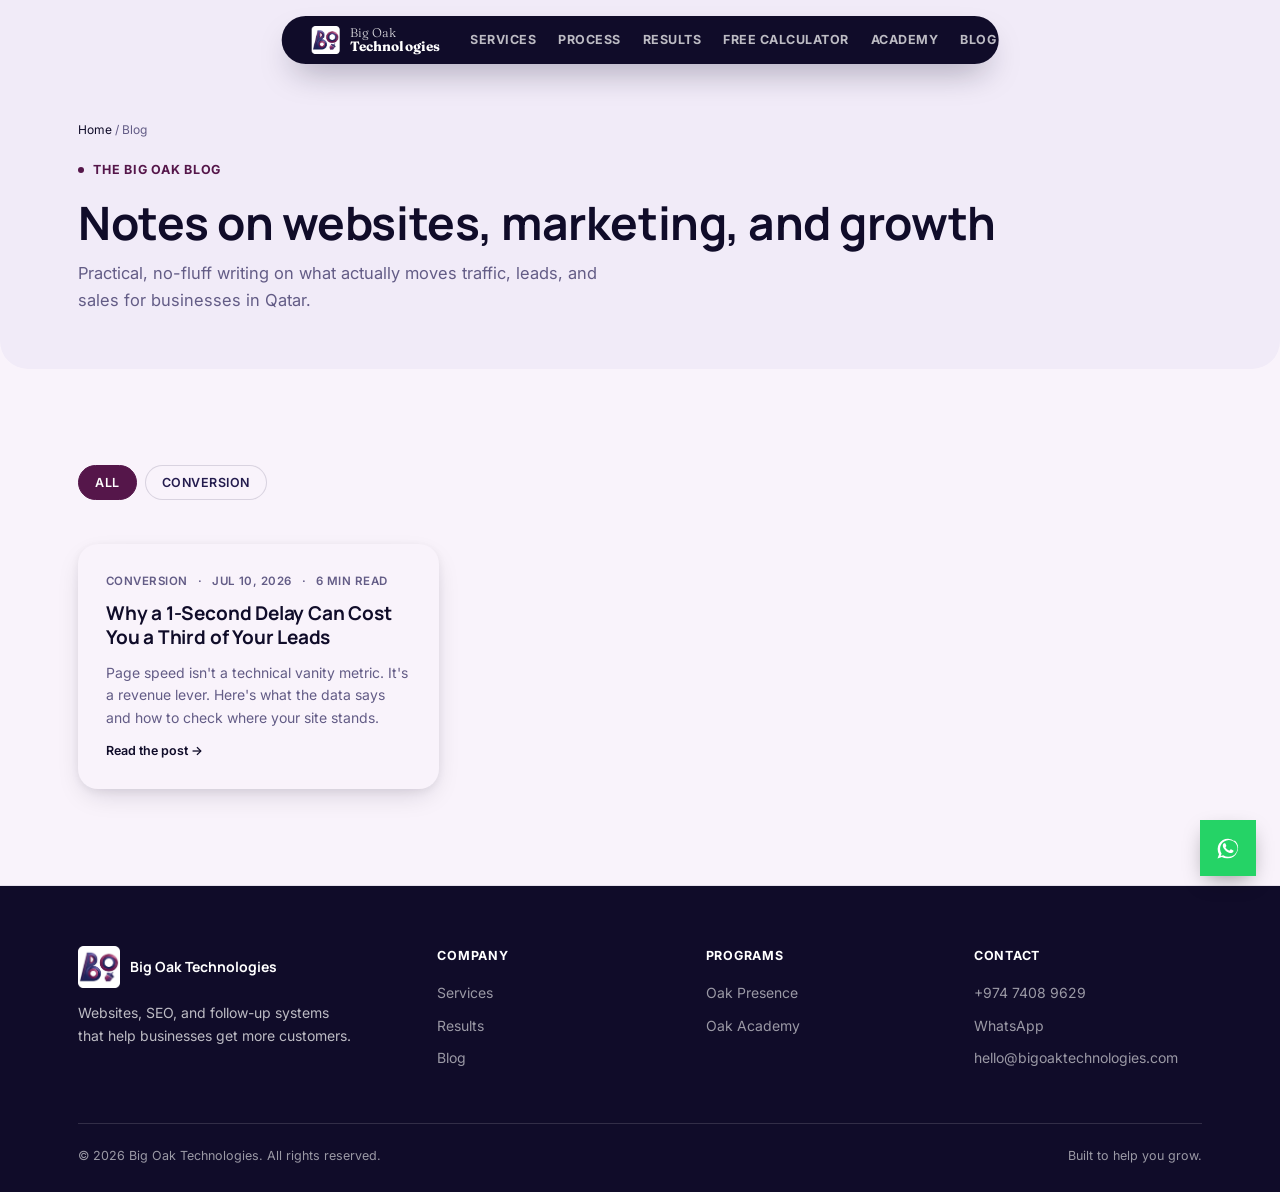
==== blog/index.html @ f56dc4c2 "first commit" ====
<!DOCTYPE html>
<html lang="en">
<head>
<meta charset="UTF-8">
<meta name="viewport" content="width=device-width, initial-scale=1.0">
<title>Blog | Big Oak Technologies</title>
<meta name="description" content="Practical guides on websites, SEO, and follow-up systems that help businesses get more customers.">
<link rel="icon" href="../assets/img/bigoaklogo.png">
<link rel="preconnect" href="https://fonts.googleapis.com">
<link href="https://fonts.googleapis.com/css2?family=Fraunces:wght@300;700&family=Manrope:wght@600;700;800&family=Inter:wght@400;500;600;700&family=JetBrains+Mono:wght@400;500;600&display=swap" rel="stylesheet">
<link rel="stylesheet" href="../assets/css/style.css">
</head>
<body>

<div class="floating-nav" id="floatingNav">
  <a href="../index.html" class="floating-nav-brand">
    <img src="../assets/img/bigoaklogo.png" alt="Big Oak Technologies logo">
    <span class="floating-nav-brand-text"><span class="fnb-thin">Big Oak</span><span class="fnb-bold">Technologies</span></span>
  </a>
  <div class="floating-nav-links">
    <a href="../index.html#services">Services</a>
    <a href="../index.html#process">Process</a>
    <a href="../index.html#results">Results</a>
    <a href="../calculator.html">Free Calculator</a>
    <a href="../academy.html">Academy</a>
    <a href="index.html">Blog</a>
  </div>
</div>



<section class="page-header">
  <div class="wrap">
    <div class="breadcrumb"><a href="../index.html">Home</a> / Blog</div>
    <span class="eyebrow on-ink">The Big Oak Blog</span>
    <h1>Notes on websites, marketing, and growth</h1>
    <p>Practical, no-fluff writing on what actually moves traffic, leads, and sales for businesses in Qatar.</p>
  </div>
</section>

<section>
  <div class="wrap">
    <div class="blog-filter" id="blogFilter"></div>
    <div class="blog-grid" id="blogGrid"></div>
    <div class="blog-empty" id="blogEmpty" style="display:none;">No posts in this category yet.</div>
  </div>
</section>

<footer class="rc-footer">
  <div class="wrap">
    <div class="footer-grid">
      <div>
        <div class="footer-brand"><img src="../assets/img/bigoaklogo.png" alt="Big Oak Technologies logo">Big Oak Technologies</div>
        <p style="font-size:14px; max-width:280px;">Websites, SEO, and follow-up systems that help businesses get more customers.</p>
      </div>
      <div>
        <h5>Company</h5>
        <ul>
          <li><a href="../index.html#services">Services</a></li>
          <li><a href="../index.html#results">Results</a></li>
          <li><a href="index.html">Blog</a></li>
        </ul>
      </div>
      <div>
        <h5>Programs</h5>
        <ul>
          <li><a href="../index.html#presence">Oak Presence</a></li>
          <li><a href="../academy.html">Oak Academy</a></li>
        </ul>
      </div>
      <div>
        <h5>Contact</h5>
        <ul>
          <li><a href="tel:+97474089629">+974 7408 9629</a></li>
          <li><a href="https://wa.me/97474089629" target="_blank" rel="noopener">WhatsApp</a></li>
          <li><a href="mailto:hello@bigoaktechnologies.com">hello@bigoaktechnologies.com</a></li>
        </ul>
      </div>
    </div>
    <div class="footer-bottom">
      <span>© 2026 Big Oak Technologies. All rights reserved.</span>
      <span>Built to help you grow.</span>
    </div>
  </div>
</footer>

<a class="float-wa" href="https://wa.me/97474089629" target="_blank" rel="noopener" aria-label="Chat on WhatsApp">
  <svg viewBox="0 0 24 24"><path d="M17.6 6.32A8.86 8.86 0 0 0 12.05 4a8.94 8.94 0 0 0-7.75 13.4L3 21l3.72-1.24a8.9 8.9 0 0 0 4.31 1.1h.01a8.94 8.94 0 0 0 6.56-15.54zM12.05 19.4a7.4 7.4 0 0 1-3.78-1.04l-.27-.16-2.24.75.75-2.18-.17-.28a7.44 7.44 0 1 1 13.8-3.9 7.43 7.43 0 0 1-8.09 6.81zm4.08-5.56c-.22-.11-1.31-.65-1.51-.72-.2-.07-.35-.11-.5.11-.15.22-.57.72-.7.87-.13.15-.26.16-.48.05a6.1 6.1 0 0 1-1.79-1.1 6.7 6.7 0 0 1-1.24-1.54c-.13-.22 0-.34.1-.45.1-.1.22-.26.33-.39.11-.13.15-.22.22-.37.07-.15.04-.28-.02-.39-.06-.11-.5-1.2-.68-1.65-.18-.43-.36-.37-.5-.38h-.43c-.15 0-.39.06-.6.28-.2.22-.79.77-.79 1.87s.81 2.17.92 2.32c.11.15 1.6 2.44 3.87 3.42a13 13 0 0 0 1.29.48c.54.17 1.03.15 1.42.09.43-.06 1.31-.54 1.5-1.06.18-.52.18-.96.13-1.06-.06-.1-.2-.16-.42-.27z"/></svg>
</a>

<script src="posts-data.js"></script>
<script src="../assets/js/main.js"></script>
<script>
  (function () {
    var grid = document.getElementById('blogGrid');
    var filterBar = document.getElementById('blogFilter');
    var emptyEl = document.getElementById('blogEmpty');
    var posts = (typeof POSTS !== 'undefined') ? POSTS.slice() : [];

    posts.sort(function (a, b) { return new Date(b.date) - new Date(a.date); });

    var categories = ['All'];
    posts.forEach(function (p) {
      if (categories.indexOf(p.category) === -1) categories.push(p.category);
    });

    function formatDate(d) {
      var date = new Date(d + 'T00:00:00');
      return date.toLocaleDateString('en-US', { month: 'short', day: 'numeric', year: 'numeric' });
    }

    function render(activeCategory) {
      grid.innerHTML = '';
      var visible = posts.filter(function (p) {
        return activeCategory === 'All' || p.category === activeCategory;
      });

      if (!visible.length) {
        emptyEl.style.display = 'block';
        return;
      }
      emptyEl.style.display = 'none';

      visible.forEach(function (p) {
        var card = document.createElement('a');
        card.href = 'posts/' + p.slug + '.html';
        card.className = 'blog-card reveal in';
        card.innerHTML =
          '<div class="blog-meta"><span>' + p.category + '</span><span>·</span><span>' + formatDate(p.date) + '</span><span>·</span><span>' + p.readMins + ' min read</span></div>' +
          '<h3>' + p.title + '</h3>' +
          '<p>' + p.excerpt + '</p>' +
          '<span class="read-more">Read the post →</span>';
        grid.appendChild(card);
      });
    }

    categories.forEach(function (cat, i) {
      var btn = document.createElement('button');
      btn.textContent = cat;
      if (i === 0) btn.className = 'active';
      btn.addEventListener('click', function () {
        filterBar.querySelectorAll('button').forEach(function (b) { b.classList.remove('active'); });
        btn.classList.add('active');
        render(cat);
      });
      filterBar.appendChild(btn);
    });

    render('All');
  })();
</script>
</body>
</html>
---- assets/css/style.css ----
/* =========================================================
   BIG OAK TECHNOLOGIES: SHARED DESIGN SYSTEM
   Flat color, hairline grid, rectangular controls.
   Manrope (headings) / Inter (body) / JetBrains Mono (calculator & data values only)
   ========================================================= */

:root{
  --ink:      #100C29;   /* deep navy-violet, darkened, from mark */
  --ink-2:    #241C4E;   /* body text */
  --magenta:  #D31C7B;   /* from mark, used sparingly as a single accent */
  --pink:     #F0499C;   /* accent glow only */
  --btn-plum:       #55164A;  /* primary buttons: dark tone blended from ink + magenta */
  --btn-plum-hover: #430F3B;
  --btn-indigo:       #241A47; /* secondary/dark buttons: dark tone blended from ink + magenta */
  --btn-indigo-hover: #1A1334;
  --paper:    #F9F3FB;   /* white with a stronger hint of plum, not stark white */
  --panel:    #F1EBF8;   /* alt section bg, deeper violet-white wash */
  --line:     rgba(21,15,61,0.14);
  --line-soft:rgba(21,15,61,0.08);
  --muted:    #635C86;
  --on-ink:   rgba(255,255,255,0.86);
  --on-ink-muted: rgba(255,255,255,0.58);

  --radius: 2px;
  --pill: 999px;
  --maxw: 1180px;
  --gap: 28px;
}

*{ box-sizing:border-box; margin:0; padding:0; }
html{ scroll-behavior:smooth; overflow-x:hidden; }
body{
  font-family:'Inter', sans-serif;
  color:var(--ink-2);
  background:var(--paper);
  line-height:1.6;
  font-size:16px;
  -webkit-font-smoothing:antialiased;
  overflow-x:hidden;
  width:100%;
}
img{ max-width:100%; display:block; }
a{ color:inherit; text-decoration:none; }
ul{ list-style:none; }
h1,h2,h3,h4{ font-family:'Manrope', sans-serif; line-height:1.12; letter-spacing:-0.01em; color:var(--ink); font-weight:700; }
b,strong{ font-weight:600; }

.wrap{ max-width:var(--maxw); margin:0 auto; padding:0 28px; }
section{ padding:96px 0; border-bottom:1px solid var(--line-soft); }
@media(max-width:768px){ section{ padding:64px 0; } .wrap{ padding:0 20px; } }
@media(max-width:480px){ section{ padding:44px 0; } .wrap{ padding:0 16px; } }

.eyebrow{
  font-family:'Inter', sans-serif;
  font-size:12.5px; letter-spacing:0.06em; text-transform:uppercase;
  color:var(--muted); font-weight:700;
  display:inline-flex; align-items:center; gap:9px;
}
.eyebrow::before{ content:""; width:6px; height:6px; border-radius:50%; background:var(--magenta); display:inline-block; flex-shrink:0; }
.eyebrow.on-ink{ color:var(--on-ink-muted); }
.eyebrow.on-ink::before{ background:var(--pink); }

/* ---------- BUTTONS ---------- */
.btn{
  display:inline-flex; align-items:center; justify-content:center; gap:9px;
  padding:14px 26px; border-radius:var(--pill); font-weight:600; font-size:14.5px;
  cursor:pointer; border:1.5px solid transparent;
  transition:background .18s ease, color .18s ease, border-color .18s ease, transform .12s ease, box-shadow .18s ease;
  white-space:nowrap; font-family:'Inter', sans-serif;
}
.btn:active{ transform:translateY(1px); box-shadow:none; }

/* Solid buttons: subtle resting shadow + a lift on hover for a bit more depth */
.btn-primary{ background:var(--btn-plum); color:#fff; box-shadow:0 1px 2px rgba(16,12,41,0.1); }
.btn-primary:hover{ background:var(--btn-plum-hover); box-shadow:0 6px 16px rgba(85,22,74,0.32); transform:translateY(-1px); }
.btn-dark{ background:var(--btn-indigo); color:#fff; box-shadow:0 1px 2px rgba(16,12,41,0.1); }
.btn-dark:hover{ background:var(--btn-indigo-hover); box-shadow:0 6px 16px rgba(36,26,71,0.32); transform:translateY(-1px); }

/* "White" buttons: no border — a box-shadow makes them read as a
   raised surface, and hover swaps to a solid brand color that stands out. */
.btn-line{
  background:var(--paper);
  color:var(--ink);
  border-color:transparent;
  box-shadow:0 4px 16px rgba(16,12,41,0.14), 0 1px 3px rgba(16,12,41,0.08);
}
.btn-line:hover{
  background:var(--btn-plum);
  color:#fff;
  box-shadow:0 8px 22px rgba(85,22,74,0.34);
  transform:translateY(-1px);
}

/* Outline buttons on dark backgrounds get the same treatment: no border,
   shadow for lift, hover swaps to a bright standout fill. */
.btn-line.on-ink{
  color:var(--ink);
  border-color:transparent;
  background:#fff;
  box-shadow:0 4px 16px rgba(0,0,0,0.28);
}
.btn-line.on-ink:hover{
  background:var(--pink);
  color:#fff;
  box-shadow:0 8px 22px rgba(240,73,156,0.4);
  transform:translateY(-1px);
}

.btn-sm{ padding:10px 18px; font-size:13px; }
.btn-full{ width:100%; }
.btn svg{ width:17px; height:17px; flex-shrink:0; }

/* Dark sections (academy hero, final CTA, calculator results panel) need an
   inverted, high-contrast primary button rather than a dark-on-dark one. */
/* academy-hero buttons now use the default plum .btn-primary styling — no
   inversion needed since the section is no longer a dark block. */
.final-cta .btn-dark{ background:#fff; color:var(--ink); box-shadow:0 1px 2px rgba(0,0,0,0.14); }
.final-cta .btn-dark:hover{ background:#EDEAF6; box-shadow:0 6px 16px rgba(0,0,0,0.2); transform:translateY(-1px); }

/* ---------- NAV ---------- */
header{
  position:sticky; top:0; z-index:100;
  background:rgba(255,255,255,0.92); backdrop-filter:blur(8px);
  border-bottom:1px solid var(--line-soft);
  transition:opacity .25s ease, transform .25s ease;
}
@media(min-width:861px){
  body.hero-passed header{
    opacity:0; pointer-events:none; transform:translateY(-8px);
  }
}
nav{ display:grid; grid-template-columns:auto 1fr auto; align-items:center; padding:20px 0; gap:24px; }
.brand{ display:flex; align-items:center; gap:10px; font-family:'Manrope', sans-serif; font-weight:700; font-size:14px; color:var(--ink); flex-shrink:0; min-width:0; }
.brand img{ height:48px; width:auto; flex-shrink:0; }
.brand-name{ white-space:nowrap; overflow:hidden; text-overflow:ellipsis; }
.nav-links{ display:flex; gap:36px; align-items:center; justify-self:center; }
.nav-links a{
  position:relative; font-size:13px; font-weight:700; color:var(--ink-2);
  text-transform:uppercase; letter-spacing:.04em; transition:color .15s; white-space:nowrap;
  padding-bottom:4px;
}
.nav-links a::after{
  content:""; position:absolute; left:0; bottom:0; width:100%; height:2px;
  background:var(--btn-plum); transform:scaleX(0); transform-origin:left;
  transition:transform .25s ease;
}
.nav-links a:hover{ color:var(--ink); }
.nav-links a:hover::after{ transform:scaleX(1); }
.nav-cta{ display:flex; gap:10px; align-items:center; flex-shrink:0; justify-self:end; }
.nav-cta .btn svg{ width:16px; height:16px; }
.menu-toggle{ display:none; background:none; border:none; cursor:pointer; padding:6px; flex-shrink:0; }
.menu-toggle svg{ width:24px; height:24px; transition:transform .2s ease; }
.menu-toggle[aria-expanded="true"] svg{ transform:rotate(90deg); }

@media(max-width:900px){
  .nav-links{ display:none; }
  .menu-toggle{ display:block; }
  nav{ grid-template-columns:auto auto; justify-content:space-between; }
}
/* Below this width, drop the Call button from the top bar (it lives in the
   mobile menu instead) and shrink WhatsApp to an icon-only pill so the
   header never crowds or wraps. */
@media(max-width:680px){
  .nav-call{ display:none; }
  .nav-whatsapp .btn-label{ display:none; }
  .nav-whatsapp{ padding:11px; }
  .nav-whatsapp svg{ width:18px; height:18px; }
}
@media(max-width:400px){
  .brand-name{ display:none; }
  .brand img{ height:40px; }
}

.mobile-menu{
  display:flex; flex-direction:column; gap:0;
  border-top:1px solid var(--line-soft); background:var(--paper);
  max-height:0; overflow:hidden; opacity:0;
  transition:max-height .28s ease, opacity .22s ease;
}
.mobile-menu.open{ max-height:520px; opacity:1; }
.mobile-menu-actions{ display:flex; gap:10px; padding:16px 20px; border-bottom:1px solid var(--line-soft); }
.mobile-menu-actions .btn{ flex:1; }
.mobile-menu-actions .btn svg{ width:16px; height:16px; }
.mobile-menu a{ padding:14px 20px; font-size:14.5px; font-weight:500; border-bottom:1px solid var(--line-soft); transition:background .15s, color .15s; }
.mobile-menu a:hover{ background:var(--panel); color:var(--btn-plum); }

/* ---------- HERO: plain two-column flex layout (text | image).
   No absolute positioning, no calc-based offsets — the browser's normal
   flex layout keeps the image physically confined to its own column,
   so it cannot overflow or drift regardless of viewport width. ---------- */
.hero{
  position:relative; overflow:hidden;
  color:var(--ink-2);
  border-bottom:1px solid var(--line-soft);
  padding:64px 0;
  width:100vw
}
.hero-wrap{ display:flex; align-items:center; gap:52px; }
.hero-content{
  flex:1 1 460px; max-width:460px; min-width:0;
  animation:hero-fade-up .7s ease both;
}
.hero-media{
  flex:1 1 0%; min-width:0; align-self:stretch;
  min-height:420px; max-height:560px;
  border-radius:2px; overflow:hidden;
}
.hero-media img{
  display:block; width:100%; height:100%;
  object-fit:contain; object-position:58% center;
}
.hero h1{
  font-size:clamp(28px, 3.6vw, 50px);
  line-height:1.16;
  color:var(--ink); margin:18px 0 20px; font-weight:700;
  overflow-wrap:break-word;
}
.hero h1 .accent{ color:var(--btn-plum); }
.hero p.lede{ font-size:17px; color:var(--btn-plum); max-width:440px; margin-bottom:30px; }
.hero-cta-row{ display:flex; gap:14px; flex-wrap:wrap; margin-bottom:0; }
.hero-cta-row .btn{ white-space:normal; text-align:center; }

@keyframes hero-fade-up{
  from{ opacity:0; transform:translateY(16px); }
  to{ opacity:1; transform:translateY(0); }
}

/* Below desktop: stack and drop the image entirely so the hero stays a
   short, compact text block instead of a tall image-plus-text stack. */
@media(max-width:900px){
  .hero{ padding:48px 0; }
  .hero-wrap{ flex-direction:column; align-items:stretch; gap:0; }
  .hero-media{ display:none; }
  .hero-content{ max-width:100%; flex-basis:auto; }
}
@media(max-width:600px){
  .hero{ padding:40px 0 36px; }
  .hero h1{ font-size:clamp(24px, 7.2vw, 32px); margin:12px 0 14px; }
  .hero p.lede{ font-size:15px; margin-bottom:22px; }
  .hero-cta-row{ flex-direction:column; align-items:stretch; gap:10px; }
  .hero-cta-row .btn{ width:100%; }
}
@media (prefers-reduced-motion: reduce){
  .hero-content{ animation:none; opacity:1; transform:none; }
}

/* The redesigned hero (blob + laptop image) should show on mobile too,
   stacked above the copy — unlike the old hero, which dropped its image
   below 900px to stay compact. */
@media(max-width:900px){
  .rc-hero .hero-media{ display:block; order:-1; min-height:0; max-height:none; margin-bottom:32px; }
  .rc-hero .hero-content{ order:2; }
  .rc-hero .rc-blob{ max-width:420px; margin:0 auto; }
}
@media(max-width:600px){
  .rc-hero .hero-media{ margin-bottom:24px; }
  .rc-hero .rc-blob{ max-width:320px; }
}

/* ---------- SIGNATURE: FUNNEL LEDGER ---------- */
.ledger{ border:1px solid rgba(255,255,255,0.16); border-bottom:none; background:rgba(255,255,255,0.03); }
.ledger-row{
  display:grid; grid-template-columns:64px 1fr auto; gap:18px; align-items:center;
  padding:20px 22px; border-bottom:1px solid rgba(255,255,255,0.16);
}
.ledger-row .stage-tag{ font-family:'Inter', sans-serif; font-weight:700; font-size:11px; color:var(--pink); letter-spacing:.06em; text-transform:uppercase; }
.ledger-row h4{ color:#fff; font-size:16px; font-weight:600; margin-bottom:2px; }
.ledger-row p{ font-size:13px; color:var(--on-ink-muted); }
.ledger-row .metric{ font-family:'JetBrains Mono', monospace; font-size:22px; color:#fff; text-align:right; }
.ledger-row .metric span{ display:block; font-size:10.5px; color:var(--on-ink-muted); font-weight:400; text-transform:uppercase; letter-spacing:.06em; }
@media(max-width:600px){ .ledger-row{ grid-template-columns:1fr; } .ledger-row .metric{ text-align:left; } }

/* ---------- STANDOUT LEDGER (sits flush beneath the hero) ---------- */
.ledger-section{
  position:relative; z-index:5;
  margin-top:0;
  padding:104px 0 72px;
  border-bottom:none;
}
.standout-ledger{
  position:relative;
  background:var(--paper);
  border:1px solid var(--line);
  border-radius:2px;
  overflow:hidden;
  box-shadow:0 24px 48px -28px rgba(21,15,61,0.3);
}
.standout-ledger::before{
  content:""; position:absolute; top:0; left:0; right:0; height:3px;
  background:var(--btn-plum);
}
.standout-ledger .ledger-row{
  border-bottom:1px solid var(--line-soft);
  padding:26px 30px;
  transition:background .15s ease, transform .15s ease;
}
.standout-ledger .ledger-row:hover{ background:var(--panel); transform:translateX(4px); }
.standout-ledger .ledger-row h4{ color:var(--ink); }
.standout-ledger .ledger-row p{ color:var(--muted); }
.standout-ledger .ledger-row .metric{ color:var(--ink); }
.standout-ledger .ledger-row .metric span{ color:var(--muted); }
.standout-ledger .stage-tag{ color:var(--muted); display:inline-flex; align-items:center; gap:6px; }
.standout-ledger .stage-tag::before{
  content:""; width:6px; height:6px; border-radius:50%; background:var(--magenta); flex-shrink:0;
}
@media(max-width:600px){
  .standout-ledger .ledger-row{ padding:22px 20px; }
}
@media(max-width:768px){
  .ledger-section{ padding-top:72px; padding-bottom:56px; }
}
@media(max-width:480px){
  .ledger-section{ padding-top:52px; padding-bottom:44px; }
}
@media (prefers-reduced-motion: reduce){
  .standout-ledger .ledger-row:hover{ transform:none; }
}

/* ---------- PROOF BAR ---------- */
.proof-bar{ background:var(--paper); border-bottom:1px solid var(--line-soft); padding:0; }
.proof-grid{ display:grid; grid-template-columns:repeat(4, 1fr); }
@media(max-width:768px){ .proof-grid{ grid-template-columns:repeat(2, 1fr); } }
.proof-stat{ text-align:center; padding:36px 20px; border-left:1px solid var(--line-soft); }
.proof-stat:first-child{ border-left:none; }
@media(max-width:768px){ .proof-stat:nth-child(2n+1){ border-left:none; } .proof-stat{ border-left:1px solid var(--line-soft); border-top:1px solid var(--line-soft); } .proof-stat:nth-child(1),.proof-stat:nth-child(2){ border-top:none; } }
.proof-stat b{ display:block; font-family:'JetBrains Mono', monospace; font-size:30px; color:var(--ink); font-weight:600; }
.proof-stat span{ font-size:12.5px; color:var(--muted); font-family:'Inter', sans-serif; font-weight:500; }

/* ---------- SECTION HEADS ---------- */
.section-head{ max-width:640px; margin-bottom:52px; }
.section-head h2{ font-size:clamp(28px,3.2vw,40px); margin-top:14px; }
.section-head p{ color:var(--muted); font-size:16.5px; margin-top:14px; }
.center{ text-align:center; margin-left:auto; margin-right:auto; }

/* ---------- WHY GRID ---------- */
.why-grid{ display:grid; grid-template-columns:repeat(4,1fr); border:1px solid var(--line-soft); border-right:none; border-bottom:none; }
@media(max-width:960px){ .why-grid{ grid-template-columns:repeat(2,1fr); } }
@media(max-width:560px){ .why-grid{ grid-template-columns:1fr; } }
.why-card{ padding:30px 26px; border-right:1px solid var(--line-soft); border-bottom:1px solid var(--line-soft); transition:background .15s; }
.why-card:hover{ background:var(--panel); }
.why-icon{ width:38px; height:38px; margin-bottom:20px; }
.why-icon svg{ width:100%; height:100%; stroke:var(--ink); }
.why-card h3{ font-size:17px; margin-bottom:8px; }
.why-card p{ font-size:14.5px; color:var(--muted); }

/* ---------- SERVICES ---------- */
.services{ background:var(--panel); }
.service-list{ display:flex; flex-direction:column; border:1px solid var(--line-soft); background:var(--paper); }
.service-row{
  display:grid; grid-template-columns:96px 1fr auto; gap:24px; align-items:center;
  padding:28px 30px; border-bottom:1px solid var(--line-soft);
}
.service-list .service-row:last-child{ border-bottom:none; }
@media(max-width:700px){ .service-row{ grid-template-columns:56px 1fr; } .service-row .btn{ grid-column:1/-1; margin-top:10px; width:fit-content;} }
.service-num{ font-family:'Inter', sans-serif; font-weight:700; font-size:13px; color:var(--ink); border:1px solid var(--line); padding:8px 4px; text-align:center; }
.service-row h3{ font-size:19px; margin-bottom:6px; }
.service-row p{ font-size:14.5px; color:var(--muted); max-width:520px; }
.tag{
  display:inline-block; font-family:'Inter', sans-serif; font-weight:700; font-size:11px; color:var(--muted);
  border:1px solid var(--line); padding:3px 9px; margin-bottom:9px; font-weight:600; letter-spacing:.03em;
}

/* ---------- PROCESS ---------- */
.process-grid{ display:grid; grid-template-columns:repeat(5, 1fr); border:1px solid var(--line-soft); border-left:none; }
@media(max-width:900px){ .process-grid{ grid-template-columns:repeat(2, 1fr);} }
@media(max-width:560px){ .process-grid{ grid-template-columns:1fr;} }
.process-step{ padding:26px 22px; border-left:1px solid var(--line-soft); }
.process-step .num{ font-family:'Inter', sans-serif; color:var(--ink); font-weight:700; font-size:13px; }
.process-step h4{ font-size:16.5px; margin:10px 0 6px; }
.process-step p{ font-size:13.5px; color:var(--muted); }

/* ---------- TESTIMONIALS ---------- */
.testimonials{ background:var(--ink); color:#fff; }
.testimonials .section-head h2{ color:#fff; }
.testimonials .section-head p{ color:var(--on-ink-muted); }
.t-grid{ display:grid; grid-template-columns:repeat(3, 1fr); border:1px solid rgba(255,255,255,0.16); border-right:none; }
@media(max-width:900px){ .t-grid{ grid-template-columns:1fr; } }
.t-card{ padding:28px; border-right:1px solid rgba(255,255,255,0.16); display:flex; flex-direction:column; gap:16px; }
.t-metric{ font-family:'JetBrains Mono', monospace; font-size:28px; font-weight:600; color:#fff; }
.t-quote{ font-size:14.5px; color:var(--on-ink); }
.t-person{ font-size:12.5px; color:var(--on-ink-muted); font-family:'Inter', sans-serif; font-weight:500; }
.t-note{ font-size:12px; color:var(--on-ink-muted); font-family:'Inter', sans-serif; margin-top:-24px; margin-bottom:36px; }

/* ---------- SPLIT ---------- */
.split{ display:grid; grid-template-columns:1fr 1fr; gap:60px; align-items:center; }
@media(max-width:900px){ .split{ grid-template-columns:1fr; gap:36px; } }
.split-visual{ background:var(--ink); border:1px solid var(--line); padding:38px; color:#fff; min-height:300px; display:flex; flex-direction:column; justify-content:center; gap:14px; }
.split-illustration{ width:100%; max-width:260px; height:auto; margin-bottom:6px; }
.badge-row{ display:flex; gap:0; flex-wrap:wrap; margin-top:6px; }
.badge{ font-family:'Inter', sans-serif; font-weight:600; font-size:11.5px; border:1px solid rgba(255,255,255,0.25); padding:7px 13px; margin:0 -1px -1px 0; }
.split h2{ font-size:clamp(26px,2.8vw,34px); margin-bottom:16px; }
.split ul{ margin:18px 0; display:flex; flex-direction:column; gap:12px; }
.split ul li{ font-size:15px; color:var(--ink-2); display:flex; gap:10px; align-items:flex-start; }
.split ul li svg{ flex-shrink:0; width:18px; height:18px; stroke:var(--ink); margin-top:3px; }

/* ---------- FINAL CTA ---------- */
.final-cta{ background:linear-gradient(135deg, var(--ink) 0%, var(--btn-plum) 100%); color:#fff; text-align:center; padding:64px 32px; border:1px solid var(--btn-plum); }
@media(max-width:480px){ .final-cta{ padding:40px 22px; } }
.final-cta h2{ font-size:clamp(26px,3.4vw,40px); margin-bottom:14px; color:#fff; }
.final-cta p{ color:rgba(255,255,255,0.92); max-width:520px; margin:0 auto 30px; font-size:16px; }
.final-cta .btn-row{ display:flex; gap:14px; justify-content:center; flex-wrap:wrap; }
.final-cta .btn-line{ color:#fff; background:rgba(255,255,255,0.1); box-shadow:0 4px 16px rgba(0,0,0,0.25); }
.final-cta .btn-line:hover{ background:#fff; color:var(--ink); }


/* ---------- FOOTER ---------- */
footer{ background:var(--ink); color:var(--on-ink-muted); padding:60px 0 26px; }
.footer-grid{ display:grid; grid-template-columns:1.4fr 1fr 1fr 1fr; gap:40px; margin-bottom:44px; }
@media(max-width:768px){ .footer-grid{ grid-template-columns:1fr 1fr; gap:32px 24px; } }
@media(max-width:480px){ .footer-grid{ grid-template-columns:1fr; gap:28px; } }
.footer-brand{ display:flex; align-items:center; gap:10px; font-family:'Manrope', sans-serif; font-weight:700; color:#fff; font-size:14px; margin-bottom:14px; }
.footer-brand img{ height:42px; }
footer h5{ color:#fff; font-size:12.5px; font-family:'Inter', sans-serif; font-weight:700; text-transform:uppercase; letter-spacing:.06em; margin-bottom:16px; }
footer ul li{ margin-bottom:10px; font-size:14px; }
footer a:hover{ color:var(--on-ink); }
.footer-bottom{ border-top:1px solid rgba(255,255,255,0.14); padding-top:22px; font-size:12.5px; display:flex; justify-content:space-between; flex-wrap:wrap; gap:10px; font-family:'Inter', sans-serif; }

/* ---------- FLOATING WHATSAPP ---------- */
.float-wa{
  position:fixed; bottom:24px; right:24px; z-index:200;
  width:56px; height:56px; background:#25D366;
  display:flex; align-items:center; justify-content:center; box-shadow:0 8px 22px -6px rgba(0,0,0,0.4);
  transition:transform .15s;
}
.float-wa:hover{ transform:scale(1.06); }
.float-wa svg{ width:28px; height:28px; fill:#fff; }

/* ---------- FORMS ---------- */
.lead-form{ background:var(--paper); border:1px solid var(--line); padding:32px; }
@media(max-width:480px){ .lead-form{ padding:22px; } }
.lead-form input, .lead-form select, .lead-form textarea{
  width:100%; padding:13px 14px; border-radius:8px; border:1.5px solid var(--line);
  font-family:'Inter'; font-size:14px; margin-bottom:16px; background:var(--paper); color:var(--ink-2);
}
.lead-form input:focus, .lead-form select:focus, .lead-form textarea:focus{ outline:none; border-color:var(--btn-plum); }
.lead-form label{ font-size:12px; color:var(--muted); font-family:'Inter', sans-serif; font-weight:600; margin-bottom:6px; display:block; text-transform:uppercase; letter-spacing:.04em; }
.form-status{ font-size:13px; margin-top:14px; color:var(--btn-plum); display:none; }

/* reveal animation */
.reveal{ opacity:0; transform:translateY(16px); transition:opacity .5s ease, transform .5s ease; }
.reveal.in{ opacity:1; transform:translateY(0); }
@media (prefers-reduced-motion: reduce){
  .reveal{ opacity:1; transform:none; transition:none; }
  html{ scroll-behavior:auto; }
}
a:focus-visible, button:focus-visible, input:focus-visible, select:focus-visible{ outline:2.5px solid var(--btn-plum); outline-offset:2px; }

/* ---------- PAGE HEADER (interior pages) ---------- */
.page-header{ background:var(--rc-cream); color:var(--ink); padding:120px 0 56px; border-bottom:none; }
.page-header .eyebrow.on-ink{ color:var(--btn-plum); }
.page-header .eyebrow.on-ink::before{ background:var(--btn-plum); }
.page-header h1{ color:var(--ink); font-size:clamp(30px,4vw,46px); margin:16px 0 12px; }
.page-header p{ color:var(--muted); max-width:560px; font-size:16.5px; }
.breadcrumb{ font-family:'Inter', sans-serif; font-size:12px; color:var(--muted); margin-bottom:16px; }
.breadcrumb a{ color:var(--ink); }

/* ---------- BLOG ---------- */
.blog-grid{ display:grid; grid-template-columns:repeat(3,1fr); border:1px solid var(--line-soft); border-right:none; border-bottom:none; }
@media(max-width:900px){ .blog-grid{ grid-template-columns:repeat(2,1fr); } }
@media(max-width:600px){ .blog-grid{ grid-template-columns:1fr; } }
.blog-card{ padding:28px; border-right:1px solid var(--line-soft); border-bottom:1px solid var(--line-soft); display:flex; flex-direction:column; gap:12px; transition:background .15s; }
.blog-card:hover{ background:var(--panel); }
.blog-meta{ font-family:'Inter', sans-serif; font-weight:600; font-size:11.5px; color:var(--muted); text-transform:uppercase; letter-spacing:.04em; display:flex; gap:10px; }
.blog-card h3{ font-size:19px; line-height:1.25; }
.blog-card p{ font-size:14px; color:var(--muted); flex:1; }
.blog-card .read-more{ font-family:'Inter', sans-serif; font-size:12.5px; color:var(--ink); font-weight:600; }
.blog-card:hover .read-more{ color:var(--btn-plum); }
.blog-empty{ padding:60px 20px; text-align:center; color:var(--muted); font-family:'Inter', sans-serif; font-size:13px; }

.blog-filter{ display:flex; gap:0; flex-wrap:wrap; margin-bottom:36px; }
.blog-filter button{ font-family:'Inter', sans-serif; font-weight:600; font-size:12.5px; text-transform:uppercase; letter-spacing:.04em; padding:9px 16px; border:1px solid var(--line); background:var(--paper); color:var(--ink-2); cursor:pointer; margin:0 -1px -1px 0; }
.blog-filter button.active{ background:var(--ink); color:#fff; border-color:var(--ink); }

/* ---------- ARTICLE (single post) ---------- */
.article-wrap{ max-width:720px; margin:0 auto; padding:0 28px; }
.article-body{ padding:64px 0 96px; }
.article-body h2{ font-size:26px; margin:40px 0 14px; }
.article-body h3{ font-size:20px; margin:30px 0 12px; }
.article-body p{ font-size:16.5px; color:var(--ink-2); margin-bottom:18px; }
.article-body ul{ margin:0 0 18px 0; }
.article-body ul li{ font-size:16px; color:var(--ink-2); padding-left:20px; position:relative; margin-bottom:10px; }
.article-body ul li::before{ content:"\2022"; position:absolute; left:0; color:var(--btn-plum); }
.article-body blockquote{ border-left:2px solid var(--btn-plum); padding:4px 0 4px 22px; font-family:'Manrope', sans-serif; font-weight:600; font-size:19px; font-style:italic; color:var(--ink); margin:26px 0; }
.article-meta{ font-family:'Inter', sans-serif; font-size:12.5px; color:var(--on-ink-muted); display:flex; gap:14px; margin-bottom:14px; }
.article-cta{ border:1px solid var(--line); padding:30px; margin-top:48px; display:flex; justify-content:space-between; align-items:center; gap:20px; flex-wrap:wrap; }
.article-cta h4{ font-size:17px; margin-bottom:4px; }
.article-cta p{ font-size:14px; color:var(--muted); margin:0; }

/* ---------- MARQUEE ---------- */
.marquee-section{ background:var(--ink); overflow:hidden; padding:22px 0; border-bottom:1px solid rgba(255,255,255,0.1); }
.marquee-track{ display:flex; width:max-content; animation:marquee-scroll 32s linear infinite; }
.marquee-section:hover .marquee-track{ animation-play-state:paused; }
.marquee-item{
  font-family:'Manrope', sans-serif; font-weight:800; font-size:clamp(18px,2.6vw,24px);
  text-transform:uppercase; color:#fff; letter-spacing:.02em; white-space:nowrap; padding:0 20px;
}
.marquee-dot{ color:var(--pink); font-size:clamp(18px,2.6vw,24px); }
@keyframes marquee-scroll{
  from{ transform:translateX(0); }
  to{ transform:translateX(-50%); }
}
@media (prefers-reduced-motion: reduce){
  .marquee-track{ animation:none; }
}

/* ---------- OAK CRE8TIVE GRID (reuses why-grid card styling) ---------- */
.cre8tive-grid{ margin-top:52px; }

/* ---------- ACADEMY: PROGRAM CARDS ---------- */
.programs-grid{ display:grid; grid-template-columns:1fr 1fr; gap:1px; background:var(--line-soft); border:1px solid var(--line-soft); }
@media(max-width:800px){ .programs-grid{ grid-template-columns:1fr; } }
.program-card{ background:var(--paper); padding:36px; display:flex; flex-direction:column; gap:16px; }
@media(max-width:480px){ .program-card{ padding:22px; } }
.program-card .tag{ align-self:flex-start; }
.program-card h3{ font-size:22px; }
.program-card p.desc{ font-size:14.5px; color:var(--muted); }
.program-curriculum{ display:flex; flex-direction:column; gap:10px; margin:4px 0; }
.program-curriculum li{ font-size:14px; color:var(--ink-2); display:flex; gap:9px; align-items:flex-start; }
.program-curriculum li svg{ flex-shrink:0; width:16px; height:16px; stroke:var(--btn-plum); margin-top:3px; }
.program-meta{ display:flex; gap:18px; font-size:12.5px; color:var(--muted); font-family:'JetBrains Mono', monospace; padding-top:6px; border-top:1px solid var(--line-soft); }
.program-meta b{ color:var(--ink); font-weight:600; }
.program-card .btn{ align-self:flex-start; margin-top:4px; }

/* ---------- ACADEMY: HERO ---------- */
.academy-hero{ background:var(--rc-cream); color:var(--ink); padding:130px 0 80px; text-align:center; }
.academy-hero .eyebrow.on-ink{ color:var(--btn-plum); }
.academy-hero .eyebrow.on-ink::before{ background:var(--btn-plum); }
.academy-hero .wrap{ max-width:760px; }
.academy-hero h1{ color:var(--ink); font-size:clamp(32px,4.6vw,52px); margin:18px 0 20px; }
.academy-hero p.lede{ color:var(--muted); font-size:17.5px; max-width:600px; margin:0 auto 32px; }
.academy-hero .hero-cta-row{ justify-content:center; }

/* ---------- FLOATING NAV (appears once the hero scrolls out of view) ---------- */
.floating-nav{
  position:fixed; top:16px; left:50%; z-index:200;
  display:flex; align-items:center; gap:30px;
  background:var(--ink); border-radius:999px;
  padding:10px 30px;
  box-shadow:0 16px 34px -12px rgba(16,12,41,0.4);
  opacity:1; pointer-events:auto;
  transform:translate(-50%,0);
  transition:transform .35s ease, opacity .3s ease;
}
.floating-nav.visible{ opacity:1; pointer-events:auto; transform:translate(-50%,0); }
.floating-nav-brand{ display:flex; align-items:center; gap:10px; flex-shrink:0; }
.floating-nav-brand img{ height:28px; width:auto; display:block; }
.floating-nav-brand-text{ display:flex; flex-direction:column; line-height:1.05; }
.floating-nav-brand-text .fnb-thin{ font-family:'Fraunces', serif; font-weight:300; font-size:12.5px; color:rgba(255,255,255,0.85); letter-spacing:.01em; }
.floating-nav-brand-text .fnb-bold{ font-family:'Fraunces', serif; font-weight:700; font-size:13.5px; color:#fff; letter-spacing:.01em; }
.floating-nav-links{ display:flex; gap:22px; align-items:center; overflow-x:auto; scrollbar-width:none; flex-shrink:0; }
.floating-nav-links::-webkit-scrollbar{ display:none; }
.floating-nav-links a{
  font-family:'Inter', sans-serif; font-size:12.5px; font-weight:700; text-transform:uppercase;
  letter-spacing:.04em; color:rgba(255,255,255,0.72); white-space:nowrap; transition:color .15s;
}
.floating-nav-links a:hover{ color:#fff; }
@media(max-width:860px){
  .floating-nav{ top:12px; width:calc(100% - 24px); max-width:640px; padding:10px 18px; gap:16px; justify-content:space-between; }
  .floating-nav-links{ gap:14px; flex-shrink:1; min-width:0; }
}
@media(max-width:520px){
  .floating-nav-brand-text .fnb-thin{ font-size:11px; }
  .floating-nav-brand-text .fnb-bold{ font-size:12px; }
  .floating-nav-links a{ font-size:11px; }
}
@media (prefers-reduced-motion: reduce){ .floating-nav{ transition:opacity .2s ease; } }

/* =========================================================
   HOMEPAGE REDESIGN — layout/structure from the client's Figma
   reference, recolored to Big Oak's own brand palette (not the
   reference's red/cream colors). Every --rc-* variable below
   points at an existing Big Oak variable, so this new layout
   reads as the same site, not a different brand.
   ========================================================= */
:root{
  --rc-cream: var(--panel);       /* page bg -> Big Oak panel (visible plum wash) */
  --rc-cream-2: #F0ECF6;          /* icon-box tint -> a touch deeper than panel */
  --rc-blob: var(--pink);         /* hero blob gradient start -> Big Oak pink */
  --rc-red: var(--btn-plum);      /* primary accent -> Big Oak plum */
  --rc-red-hover: var(--btn-plum-hover);
  --rc-maroon: var(--ink);        /* dark sections -> Big Oak ink navy */
  --rc-black: var(--btn-indigo);  /* final CTA banner -> Big Oak indigo */
  --rc-ink: var(--ink);           /* headings -> Big Oak ink navy */
  --rc-muted: var(--muted);       /* body/muted text -> Big Oak muted */
  --rc-line: var(--line);
}

/* ---- header (pill nav matching the reference) ---- */
header.rc-header{ background:var(--rc-cream); border-bottom:none; padding-top:14px; }
header.rc-header .wrap{ max-width:1240px; }
header.rc-header nav{
  background:var(--paper); border-radius:999px; padding:10px 12px 10px 22px;
  box-shadow:0 2px 10px rgba(34,20,23,0.06);
}
header.rc-header .brand{ color:var(--rc-ink); }
header.rc-header .brand img{ height:34px; }
header.rc-header .nav-links a{
  color:var(--rc-ink); text-transform:none; letter-spacing:0; font-weight:600; font-size:14px;
}
header.rc-header .nav-links a::after{ background:var(--rc-red); }
header.rc-header .nav-links a:hover{ color:var(--rc-red); }
header.rc-header .rc-nav-cta{ display:flex; align-items:center; gap:10px; }
header.rc-header .btn-rc-black{
  background:var(--rc-black); color:#fff; border-radius:999px; padding:12px 22px;
  font-weight:600; font-size:13.5px; display:inline-flex; align-items:center; gap:8px;
  transition:background .18s ease, transform .12s ease;
}
header.rc-header .btn-rc-black:hover{ background:#000; transform:translateY(-1px); }
header.rc-header .menu-toggle{ color:var(--rc-ink); }

/* ---- hero ---- */
.rc-hero{ background:var(--rc-cream); border-bottom:none; padding-top:120px; }
.rc-hero .hero-wrap{ display:grid; grid-template-columns:1fr 1fr; gap:40px; align-items:center; }
@media(max-width:900px){ .rc-hero .hero-wrap{ grid-template-columns:1fr; } }
.rc-hero .eyebrow{ color:var(--rc-red); font-weight:800; }
.rc-hero .eyebrow::before{ background:var(--rc-red); }
.rc-hero h1{ color:var(--rc-ink); font-size:clamp(34px,4.6vw,52px); margin:14px 0 18px; }
.rc-hero h1 .accent{ color:var(--rc-red); }
.rc-hero .lede{ color:var(--rc-muted); font-size:16.5px; max-width:480px; margin-bottom:30px; }
.rc-hero .btn-primary{ background:var(--rc-red); box-shadow:0 1px 2px rgba(184,56,44,0.15); }
.rc-hero .btn-primary:hover{ background:var(--rc-red-hover); box-shadow:0 6px 16px rgba(184,56,44,0.32); }
.rc-hero .btn-line{ color:var(--rc-ink); background:var(--paper); box-shadow:0 4px 16px rgba(16,12,41,0.14); }
.rc-hero .btn-line:hover{ background:var(--rc-red); color:#fff; box-shadow:0 8px 22px rgba(85,22,74,0.34); }

.rc-blob{ position:relative; aspect-ratio:1/0.82; border-radius:46% 54% 58% 42%/50% 46% 54% 50%; background:linear-gradient(135deg,var(--rc-blob),var(--rc-red)); overflow:visible; }
.rc-blob-image{
  position:absolute; top:50%; left:50%; transform:translate(-50%,-50%);
  width:62%; height:auto; max-width:62%;
  filter:drop-shadow(0 18px 30px rgba(16,12,41,0.35));
  pointer-events:none;
}
@media(max-width:600px){ .rc-blob-image{ width:58%; max-width:58%; } }
.rc-chip{
  position:absolute; background:var(--paper); border-radius:16px; padding:14px 18px;
  box-shadow:0 14px 30px -10px rgba(34,20,23,0.35);
  font-family:'Manrope', sans-serif; font-weight:800; font-size:14px; color:var(--rc-ink);
  display:flex; align-items:center; gap:8px;
}
.rc-chip svg{ width:18px; height:18px; stroke:var(--rc-red); flex-shrink:0; }
.rc-chip.c1{ top:10%; left:6%; transform:rotate(-8deg); }
.rc-chip.c2{ top:38%; right:2%; transform:rotate(6deg); }
.rc-chip.c3{ bottom:16%; left:14%; transform:rotate(4deg); }
.rc-chip.c4{ bottom:-4%; right:20%; transform:rotate(-5deg); }
@media(max-width:600px){ .rc-chip{ padding:10px 13px; font-size:12px; } }

/* ---- feature icon row ---- */
.rc-feature-row{ background:var(--rc-cream); border-bottom:none; padding:40px 0 88px; }
.rc-feature-grid{ display:grid; grid-template-columns:repeat(4,1fr); gap:28px; }
@media(max-width:760px){ .rc-feature-grid{ grid-template-columns:1fr 1fr; } }
@media(max-width:460px){ .rc-feature-grid{ grid-template-columns:1fr; } }
.rc-feature{ display:flex; flex-direction:column; gap:12px; }
.rc-feature-icon{ width:52px; height:52px; border-radius:14px; background:var(--paper); display:flex; align-items:center; justify-content:center; box-shadow:0 2px 8px rgba(34,20,23,0.06); }
.rc-feature-icon svg{ width:24px; height:24px; stroke:var(--rc-red); }
.rc-feature h4{ color:var(--rc-ink); font-size:16px; }
.rc-feature a{ font-size:13px; font-weight:700; color:var(--rc-red); }
.rc-feature a:hover{ text-decoration:underline; }

/* ---- trust bar + quick pill nav ---- */
.rc-trust{ background:var(--rc-cream); text-align:center; }
.rc-trust h3{ color:var(--rc-ink); font-size:clamp(24px,3.6vw,38px); font-weight:700; line-height:1.2; max-width:820px; margin:0 auto 40px; }
.rc-trust h3 b{ color:var(--rc-red); }
.rc-stat-row{ display:grid; grid-template-columns:repeat(4,1fr); gap:20px; margin-bottom:44px; }
@media(max-width:700px){ .rc-stat-row{ grid-template-columns:1fr 1fr; } }
.rc-stat{ background:var(--paper); border-radius:18px; padding:24px 16px; }
.rc-stat b{ display:block; font-family:'Manrope', sans-serif; font-size:clamp(22px,3vw,30px); color:var(--rc-red); }
.rc-stat span{ font-size:12.5px; color:var(--rc-muted); font-weight:600; }
.rc-pillnav{ display:inline-flex; background:var(--paper); border-radius:999px; padding:6px; gap:4px; flex-wrap:wrap; justify-content:center; }
.rc-pillnav a{ padding:10px 20px; border-radius:999px; font-size:13.5px; font-weight:700; color:var(--rc-ink); }
.rc-pillnav a:first-child{ background:var(--rc-cream-2); color:var(--rc-red); }
.rc-pillnav a:hover{ color:var(--rc-red); }

/* ---- service cards (6-up) ---- */
.rc-services{ background:var(--rc-cream); border-bottom:none; }
.rc-services h2{ color:var(--rc-ink); }
.rc-service-cards{ display:grid; grid-template-columns:repeat(3,1fr); gap:22px; margin-top:44px; }
@media(max-width:900px){ .rc-service-cards{ grid-template-columns:1fr 1fr; } }
@media(max-width:600px){ .rc-service-cards{ grid-template-columns:1fr; } }
.rc-service-card{ background:var(--paper); border-radius:20px; padding:28px; display:flex; flex-direction:column; gap:12px; }
.rc-service-icon{ width:44px; height:44px; border-radius:12px; background:var(--rc-cream-2); display:flex; align-items:center; justify-content:center; }
.rc-service-icon svg{ width:22px; height:22px; stroke:var(--rc-red); }
.rc-service-card h3{ font-size:18px; color:var(--rc-ink); }
.rc-service-card p{ font-size:14px; color:var(--rc-muted); flex:1; }
.rc-tag-row{ display:flex; gap:8px; flex-wrap:wrap; }
.rc-tag{ font-size:11.5px; font-weight:700; color:var(--rc-red); background:var(--rc-cream-2); border-radius:999px; padding:6px 12px; }

.rc-services .eyebrow, .rc-process .eyebrow, .rc-lead .eyebrow, .rc-values .eyebrow{ color:var(--rc-red); }
.rc-services .eyebrow::before, .rc-process .eyebrow::before, .rc-lead .eyebrow::before, .rc-values .eyebrow::before{ background:var(--rc-red); }
.rc-marquee{ background:var(--rc-cream); border-bottom:none; padding:60px 0 20px; text-align:center; }
.rc-marquee h2{ color:var(--rc-ink); max-width:820px; margin:0 auto 8px; font-size:clamp(28px,4.4vw,46px); line-height:1.12; }
.rc-marquee p{ color:var(--rc-muted); font-size:14.5px; margin-bottom:24px; }
.rc-marquee .marquee-section{ background:var(--btn-plum); border-bottom:none; padding:34px 0; }
.rc-marquee .marquee-item{ color:#fff; font-size:clamp(24px,4.2vw,42px); }
.rc-marquee .marquee-dot{ color:var(--pink); font-size:clamp(24px,4.2vw,42px); }

/* ---- values row (honest replacement for stock "team" photos) ---- */
.rc-values{ background:var(--rc-cream); border-bottom:none; padding-top:8px; }
.rc-values-grid{ display:grid; grid-template-columns:repeat(4,1fr); gap:20px; }
@media(max-width:760px){ .rc-values-grid{ grid-template-columns:1fr 1fr; } }
@media(max-width:460px){ .rc-values-grid{ grid-template-columns:1fr; } }
.rc-value-card{ background:var(--paper); border-radius:18px; padding:24px; text-align:center; }
.rc-value-icon{ width:44px; height:44px; margin:0 auto 14px; border-radius:12px; background:var(--rc-cream-2); display:flex; align-items:center; justify-content:center; }
.rc-value-icon svg{ width:22px; height:22px; stroke:var(--rc-red); }
.rc-value-card h4{ color:var(--rc-ink); font-size:14.5px; margin-bottom:6px; }
.rc-value-card p{ color:var(--rc-muted); font-size:13px; }

/* ---- mid CTA ---- */
.rc-mid-cta{ background:var(--rc-cream); border-bottom:none; text-align:center; padding-bottom:24px; }
.rc-mid-cta h2{ color:var(--rc-ink); margin-bottom:26px; font-size:clamp(30px,5vw,54px); line-height:1.1; }
.rc-mid-cta .btn-line{ color:var(--rc-ink); background:var(--paper); box-shadow:0 4px 16px rgba(16,12,41,0.14); }
.rc-mid-cta .btn-line:hover{ background:var(--rc-red); color:#fff; box-shadow:0 8px 22px rgba(85,22,74,0.34); }

/* ---- process (triangle + steps, reuses real 5-step content) ---- */
.rc-process{ background:var(--rc-cream); border-bottom:none; }
.rc-process-layout{ display:grid; grid-template-columns:0.9fr 1.1fr; gap:20px; align-items:center; margin-top:20px; }
@media(max-width:820px){ .rc-process-layout{ grid-template-columns:1fr; } }
.rc-process-image{ justify-self:center; width:100%; border-radius:24px; overflow:hidden; box-shadow:0 20px 44px -14px rgba(16,12,41,0.32); }
.rc-process-image img{ display:block; width:100%; height:100%; object-fit:cover; aspect-ratio:4/5; }
@media(max-width:820px){ .rc-process-image{ max-width:420px; margin:0 auto 32px; } }
.rc-steps{ display:flex; flex-direction:column; gap:26px; }
.rc-step{ display:flex; gap:16px; align-items:flex-start; }
.rc-step-dot{ width:34px; height:34px; border-radius:50%; background:var(--rc-red); color:#fff; flex-shrink:0; display:flex; align-items:center; justify-content:center; font-family:'Manrope', sans-serif; font-weight:800; font-size:13px; }
.rc-step-label{ font-size:11.5px; font-weight:700; text-transform:uppercase; letter-spacing:.06em; color:var(--rc-red); margin-bottom:4px; }
.rc-step h4{ color:var(--rc-ink); font-size:16.5px; margin-bottom:4px; }
.rc-step p{ color:var(--rc-muted); font-size:14px; }
.rc-process .btn-primary{ background:var(--rc-red); margin-top:6px; }
.rc-process .btn-primary:hover{ background:var(--rc-red-hover); }

/* ---- results (reuses t-grid content, cream card version) ---- */
.rc-results{ background:var(--rc-cream); border-bottom:none; }
.rc-results .eyebrow{ color:var(--rc-red); }
.rc-results .eyebrow::before{ background:var(--rc-red); }
.rc-results .section-head h2{ color:var(--rc-ink); }
.rc-results .section-head p{ color:var(--rc-muted); }
.rc-results .t-grid{ margin-top:36px; border:none; }
.rc-results .t-card{ background:var(--paper); border:none; border-radius:18px; padding:26px; }
.rc-results .t-metric{ color:var(--rc-red); }
.rc-results .t-person{ color:var(--rc-ink); }
.rc-results .t-quote{ color:var(--rc-muted); }

/* ---- presence (dark maroon instead of ink) ---- */
.rc-presence{ background:var(--rc-maroon); border-bottom:none; }
.rc-presence .eyebrow{ color:rgba(255,255,255,0.72); }
.rc-presence .eyebrow::before{ background:#fff; }
.rc-presence .eyebrow.on-ink{ color:rgba(255,255,255,0.72); }
.rc-presence .eyebrow.on-ink::before{ background:#fff; }
.rc-presence h2, .rc-presence h3{ color:#fff; }
.rc-presence p{ color:rgba(255,255,255,0.82); }
.rc-presence .badge{ background:rgba(255,255,255,0.12); color:#fff; }
.rc-presence ul li{ color:rgba(255,255,255,0.88); }
.rc-presence .btn-primary{ background:#fff; color:var(--rc-maroon); }
.rc-presence .btn-primary:hover{ background:var(--rc-cream); }
.rc-presence .why-card{ background:rgba(255,255,255,0.06); }
.rc-presence .why-card h3, .rc-presence .why-card p{ color:#fff; }
.rc-presence .why-card p{ color:rgba(255,255,255,0.75); }
.rc-presence .why-icon svg{ stroke:#fff; }
.rc-presence .split-visual{ background:rgba(255,255,255,0.06); border-color:rgba(255,255,255,0.2); }
.rc-presence .badge{ border-color:rgba(255,255,255,0.3); }

/* ---- lead form (cream) ---- */
.rc-lead{ background:var(--rc-cream); border-bottom:none; }
.rc-lead h2{ color:var(--rc-ink); }
.rc-lead .lead-form{ background:var(--paper); border:none; border-radius:20px; }
.rc-lead .lead-form input, .rc-lead .lead-form select{ border-color:var(--rc-line); border-radius:12px; }
.rc-lead .lead-form input:focus, .rc-lead .lead-form select:focus{ border-color:var(--rc-red); }
.rc-lead .btn-primary{ background:var(--rc-red); }
.rc-lead .btn-primary:hover{ background:var(--rc-red-hover); }

/* ---- final black CTA banner ---- */
.rc-final-cta{ background:var(--rc-cream); border-bottom:none; padding-bottom:96px; }
.rc-final-cta .final-cta{ border-radius:24px; }

/* ---- shared "bits of the new design" applied to Academy + Calculator:
   rounded cards instead of the original sharp-edged hairline grid,
   so both pages visually connect to the redesigned homepage. ---- */
.programs-grid{ border:none; gap:20px; background:transparent; }
.program-card{ border-radius:20px; box-shadow:0 2px 10px rgba(16,12,41,0.06); }
.field-row input, .currency-input select{ border-radius:12px; }
.results-panel{ border-radius:20px; }
.academy-hero{ border-radius:0 0 28px 28px; }
.page-header{ border-radius:0 0 28px 28px; }
.blog-grid{ border:none; display:grid; grid-template-columns:repeat(3,1fr); gap:20px; }
@media(max-width:900px){ .blog-grid{ grid-template-columns:repeat(2,1fr); } }
@media(max-width:600px){ .blog-grid{ grid-template-columns:1fr; } }
.blog-card{ background:var(--paper); border:none; border-radius:20px; box-shadow:0 2px 10px rgba(16,12,41,0.06); }
.blog-filter button{ border-radius:999px; margin:0 8px 8px 0; }
.blog-filter button.active{ background:var(--btn-plum); border-color:var(--btn-plum); }

/* ---- footer (maroon) ---- */
footer.rc-footer{ background:var(--rc-maroon); }
footer.rc-footer p{ color:rgba(255,255,255,0.72); }
footer.rc-footer a:hover{ color:#fff; }

/* ---- CARD SHADOWS + HOVER + MOBILE STACKING ----
   Every card below the hero gets a visible resting shadow (so it reads
   as a raised surface against the tinted page) plus a hover state that
   uses the brand plum, and stacks centered in a single column on mobile. */
.rc-stat, .rc-service-card, .rc-value-card, .rc-results .t-card,
.program-card, .blog-card, .results-panel, .rc-feature-icon, .rc-pillnav{
  box-shadow:0 10px 28px -8px rgba(16,12,41,0.18), 0 2px 8px rgba(16,12,41,0.06);
  transition:transform .18s ease, box-shadow .18s ease, background .18s ease;
}
.rc-stat:hover, .rc-service-card:hover, .rc-value-card:hover, .rc-results .t-card:hover,
.program-card:hover, .blog-card:hover{
  transform:translateY(-4px);
  box-shadow:0 18px 36px -10px rgba(85,22,74,0.28), 0 4px 12px rgba(85,22,74,0.12);
  background:linear-gradient(180deg, var(--paper), var(--rc-cream-2));
}
.rc-service-card:hover h3, .rc-value-card:hover h4{ color:var(--btn-plum); }

@media(max-width:600px){
  .rc-stat-row{ grid-template-columns:1fr; }
  .rc-service-cards{ text-align:center; }
  .rc-service-card{ align-items:center; }
  .rc-values-grid{ text-align:center; }
  .rc-feature-grid{ text-align:center; }
  .rc-feature{ align-items:center; }
  .rc-stat{ text-align:center; }
}
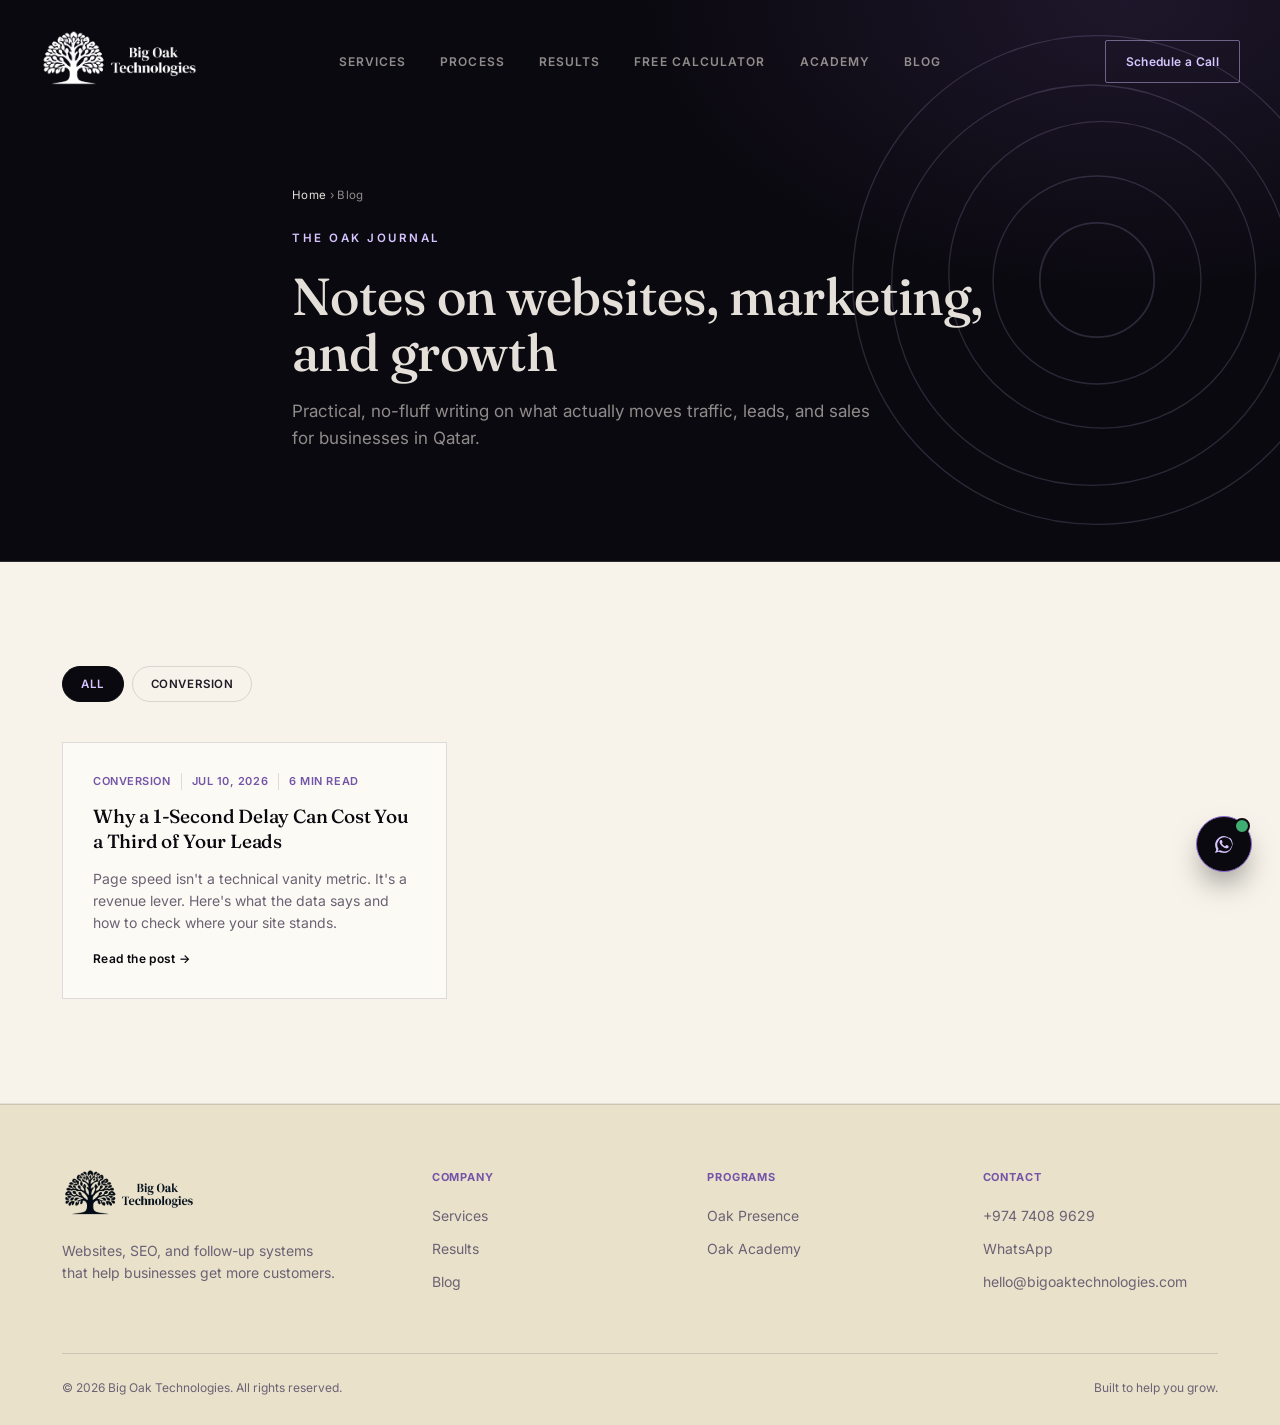
==== commit 713c820e: "relinked and updated" ====
--- a/blog/index.html
+++ b/blog/index.html
@@ -5,17 +5,16 @@
 <meta name="viewport" content="width=device-width, initial-scale=1.0">
 <title>Blog | Big Oak Technologies</title>
 <meta name="description" content="Practical guides on websites, SEO, and follow-up systems that help businesses get more customers.">
-<link rel="icon" href="../assets/img/bigoaklogo.png">
+<link rel="icon" href="../assets/img/favicon.png">
 <link rel="preconnect" href="https://fonts.googleapis.com">
-<link href="https://fonts.googleapis.com/css2?family=Fraunces:wght@300;700&family=Manrope:wght@600;700;800&family=Inter:wght@400;500;600;700&family=JetBrains+Mono:wght@400;500;600&display=swap" rel="stylesheet">
+<link href="https://fonts.googleapis.com/css2?family=Fraunces:ital,wght@0,300..700;1,300..700&family=Inter:wght@400;500;600;700&family=JetBrains+Mono:wght@400;500;600&display=swap" rel="stylesheet">
 <link rel="stylesheet" href="../assets/css/style.css">
 </head>
 <body>
 
 <div class="floating-nav" id="floatingNav">
   <a href="../index.html" class="floating-nav-brand">
-    <img src="../assets/img/bigoaklogo.png" alt="Big Oak Technologies logo">
-    <span class="floating-nav-brand-text"><span class="fnb-thin">Big Oak</span><span class="fnb-bold">Technologies</span></span>
+    <img src="../assets/img/logo-white.png" alt="Big Oak Technologies">
   </a>
   <div class="floating-nav-links">
     <a href="../index.html#services">Services</a>
@@ -25,16 +24,53 @@
     <a href="../academy.html">Academy</a>
     <a href="index.html">Blog</a>
   </div>
+  <a href="https://wa.me/97474089629?text=Hi%20Big%20Oak%20Technologies%2C%20I%27d%20like%20to%20schedule%20a%20call." target="_blank" rel="noopener" class="btn btn-dark btn-sm floating-nav-cta">Schedule a Call</a>
 </div>
 
 
 
-<section class="page-header">
+<section class="interior-hero blog-hero" id="heroSection">
+  <svg class="blog-ring-watermark" viewBox="0 0 400 400" xmlns="http://www.w3.org/2000/svg" aria-hidden="true">
+    <circle cx="200" cy="200" r="188" fill="none" stroke="#D7C5FF" stroke-width="1"/>
+    <circle cx="196" cy="204" r="154" fill="none" stroke="#D7C5FF" stroke-width="1"/>
+    <circle cx="204" cy="196" r="118" fill="none" stroke="#D7C5FF" stroke-width="1"/>
+    <circle cx="200" cy="200" r="80" fill="none" stroke="#D7C5FF" stroke-width="1"/>
+    <circle cx="200" cy="200" r="44" fill="none" stroke="#D7C5FF" stroke-width="1.4"/>
+  </svg>
+  <div class="top-nav">
+    <a href="../index.html" class="top-nav-logo"><img src="../assets/img/logo-white.png" alt="Big Oak Technologies"></a>
+    <div class="top-nav-menu">
+      <a href="../index.html#services">Services</a>
+      <a href="../index.html#process">Process</a>
+      <a href="../index.html#results">Results</a>
+      <a href="../calculator.html">Free Calculator</a>
+      <a href="../academy.html">Academy</a>
+      <a href="index.html">Blog</a>
+    </div>
+    <div class="top-nav-cta">
+      <a href="https://wa.me/97474089629?text=Hi%20Big%20Oak%20Technologies%2C%20I%27d%20like%20to%20schedule%20a%20call." target="_blank" rel="noopener" class="btn btn-dark btn-sm"><span class="btn-label">Schedule a Call</span></a>
+      <button class="top-nav-toggle" aria-label="Open menu" aria-expanded="false">
+        <svg viewBox="0 0 24 24" fill="none" stroke="currentColor" stroke-width="2"><path d="M4 7h16M4 12h16M4 17h16"/></svg>
+      </button>
+    </div>
+  </div>
+  <div class="top-nav-mobile-menu">
+    <div class="top-nav-mobile-menu-actions">
+      <a href="tel:+97474089629" class="btn btn-line on-ink btn-sm">Call Us</a>
+      <a href="https://wa.me/97474089629?text=Hi%20Big%20Oak%20Technologies%2C%20I%27d%20like%20to%20talk%20about%20growing%20my%20leads." target="_blank" rel="noopener" class="btn btn-dark btn-sm">WhatsApp</a>
+    </div>
+    <a href="../index.html#services">Services</a>
+    <a href="../index.html#process">Process</a>
+    <a href="../index.html#results">Results</a>
+    <a href="../calculator.html">Free Calculator</a>
+    <a href="../academy.html">Academy</a>
+    <a href="index.html">Blog</a>
+  </div>
   <div class="wrap">
-    <div class="breadcrumb"><a href="../index.html">Home</a> / Blog</div>
-    <span class="eyebrow on-ink">The Big Oak Blog</span>
+    <div class="breadcrumb"><a href="../index.html">Home</a> &rsaquo; Blog</div>
+    <span class="eyebrow on-ink">The Oak Journal</span>
     <h1>Notes on websites, marketing, and growth</h1>
-    <p>Practical, no-fluff writing on what actually moves traffic, leads, and sales for businesses in Qatar.</p>
+    <p class="lede">Practical, no-fluff writing on what actually moves traffic, leads, and sales for businesses in Qatar.</p>
   </div>
 </section>
 
@@ -50,7 +86,7 @@
   <div class="wrap">
     <div class="footer-grid">
       <div>
-        <div class="footer-brand"><img src="../assets/img/bigoaklogo.png" alt="Big Oak Technologies logo">Big Oak Technologies</div>
+        <div class="footer-brand"><img src="../assets/img/logo-black.png" alt="Big Oak Technologies"></div>
         <p style="font-size:14px; max-width:280px;">Websites, SEO, and follow-up systems that help businesses get more customers.</p>
       </div>
       <div>
@@ -126,10 +162,10 @@
         card.href = 'posts/' + p.slug + '.html';
         card.className = 'blog-card reveal in';
         card.innerHTML =
-          '<div class="blog-meta"><span>' + p.category + '</span><span>·</span><span>' + formatDate(p.date) + '</span><span>·</span><span>' + p.readMins + ' min read</span></div>' +
+          '<div class="blog-meta"><span>' + p.category + '</span><span>' + formatDate(p.date) + '</span><span>' + p.readMins + ' min read</span></div>' +
           '<h3>' + p.title + '</h3>' +
           '<p>' + p.excerpt + '</p>' +
-          '<span class="read-more">Read the post →</span>';
+          '<span class="read-more">Read the post &rarr;</span>';
         grid.appendChild(card);
       });
     }
--- a/assets/css/style.css
+++ b/assets/css/style.css
@@ -1,29 +1,41 @@
 /* =========================================================
-   BIG OAK TECHNOLOGIES: SHARED DESIGN SYSTEM
-   Flat color, hairline grid, rectangular controls.
-   Manrope (headings) / Inter (body) / JetBrains Mono (calculator & data values only)
+   BIG OAK TECHNOLOGIES — DESIGN SYSTEM
+   Onyx & antique gold. Fraunces (display serif) / Inter (body,
+   UI) / JetBrains Mono (data, figures). Signature motif: the
+   Oak Ring — a concentric growth-ring mark used across every
+   hero to carry the "Big Oak" idea (growth, permanence, roots)
+   instead of stock photography or generic gradients.
    ========================================================= */
 
 :root{
-  --ink:      #100C29;   /* deep navy-violet, darkened, from mark */
-  --ink-2:    #241C4E;   /* body text */
-  --magenta:  #D31C7B;   /* from mark, used sparingly as a single accent */
-  --pink:     #F0499C;   /* accent glow only */
-  --btn-plum:       #55164A;  /* primary buttons: dark tone blended from ink + magenta */
-  --btn-plum-hover: #430F3B;
-  --btn-indigo:       #241A47; /* secondary/dark buttons: dark tone blended from ink + magenta */
-  --btn-indigo-hover: #1A1334;
-  --paper:    #F9F3FB;   /* white with a stronger hint of plum, not stark white */
-  --panel:    #F1EBF8;   /* alt section bg, deeper violet-white wash */
-  --line:     rgba(21,15,61,0.14);
-  --line-soft:rgba(21,15,61,0.08);
-  --muted:    #635C86;
-  --on-ink:   rgba(255,255,255,0.86);
-  --on-ink-muted: rgba(255,255,255,0.58);
-
-  --radius: 2px;
+  /* ---- palette ---- */
+  --ink:      #0B0910;   /* onyx — near-black with a violet undertone */
+  --ink-2:    #15111C;   /* raised onyx panels */
+  --ink-3:    #251D2E;   /* hairlines on dark */
+  --oak-dark: #1B1026;   /* deep walnut — secondary dark panel, ties to "Oak" itself rather than an arbitrary accent */
+  --oak-dark-2:#2D1B3B;  /* lighter walnut, for gradients */
+
+  --violet:     #8E6ACD;   /* luxury violet — primary accent */
+  --violet-hi:  #D7C5FF;   /* soft lilac — hover / highlight */
+  --violet-dim: #7355A8;
+
+  --paper:    #F7F3EA;   /* warm ivory, not stark white */
+  --panel:    #EFE8D8;   /* deeper ivory wash, alt section bg */
+  --card:     #FCFAF4;   /* lightest card surface */
+  --footer-bg:#EAE1CB;   /* deeper parchment — the light footer bookend */
+
+  --text:     #211A28;   /* body copy on paper */
+  --muted:    #6B6274;   /* secondary copy on paper */
+  --line:     rgba(33,26,40,0.14);
+  --line-soft:rgba(33,26,40,0.09);
+
+  --on-ink:       rgba(247,243,234,0.92);
+  --on-ink-muted: rgba(247,243,234,0.56);
+  --on-ink-line:  rgba(247,243,234,0.14);
+
+  --radius: 3px;
   --pill: 999px;
-  --maxw: 1180px;
+  --maxw: 1220px;
   --gap: 28px;
 }
 
@@ -31,7 +43,7 @@
 html{ scroll-behavior:smooth; overflow-x:hidden; }
 body{
   font-family:'Inter', sans-serif;
-  color:var(--ink-2);
+  color:var(--text);
   background:var(--paper);
   line-height:1.6;
   font-size:16px;
@@ -42,113 +54,100 @@
 img{ max-width:100%; display:block; }
 a{ color:inherit; text-decoration:none; }
 ul{ list-style:none; }
-h1,h2,h3,h4{ font-family:'Manrope', sans-serif; line-height:1.12; letter-spacing:-0.01em; color:var(--ink); font-weight:700; }
+h1,h2,h3,h4{ font-family:'Fraunces', serif; line-height:1.08; letter-spacing:-0.01em; color:var(--ink); font-weight:600; }
 b,strong{ font-weight:600; }
 
-.wrap{ max-width:var(--maxw); margin:0 auto; padding:0 28px; }
-section{ padding:96px 0; border-bottom:1px solid var(--line-soft); }
-@media(max-width:768px){ section{ padding:64px 0; } .wrap{ padding:0 20px; } }
-@media(max-width:480px){ section{ padding:44px 0; } .wrap{ padding:0 16px; } }
-
+.wrap{ max-width:var(--maxw); margin:0 auto; padding:0 32px; }
+section{ padding:104px 0; border-bottom:1px solid var(--line-soft); }
+@media(max-width:768px){ section{ padding:68px 0; } .wrap{ padding:0 22px; } }
+@media(max-width:480px){ section{ padding:52px 0; } .wrap{ padding:0 18px; } }
+
+/* ---------- EYEBROW (luxury kicker — thin gold rule, no dot / no dash) ---------- */
 .eyebrow{
   font-family:'Inter', sans-serif;
-  font-size:12.5px; letter-spacing:0.06em; text-transform:uppercase;
-  color:var(--muted); font-weight:700;
-  display:inline-flex; align-items:center; gap:9px;
-}
-.eyebrow::before{ content:""; width:6px; height:6px; border-radius:50%; background:var(--magenta); display:inline-block; flex-shrink:0; }
-.eyebrow.on-ink{ color:var(--on-ink-muted); }
-.eyebrow.on-ink::before{ background:var(--pink); }
+  font-size:11.5px; letter-spacing:0.22em; text-transform:uppercase;
+  color:var(--violet-dim); font-weight:600;
+  display:inline-flex; align-items:center; gap:12px;
+}
+
+.eyebrow.on-ink{ color:var(--violet-hi); }
+.eyebrow.on-ink::before{ background:var(--violet-hi); }
 
 /* ---------- BUTTONS ---------- */
 .btn{
   display:inline-flex; align-items:center; justify-content:center; gap:9px;
-  padding:14px 26px; border-radius:var(--pill); font-weight:600; font-size:14.5px;
-  cursor:pointer; border:1.5px solid transparent;
-  transition:background .18s ease, color .18s ease, border-color .18s ease, transform .12s ease, box-shadow .18s ease;
+  padding:15px 30px; border-radius:2px; font-weight:600; font-size:13px;
+  letter-spacing:.03em;
+  cursor:pointer; border:1px solid transparent;
+  transition:background .2s ease, color .2s ease, border-color .2s ease, transform .15s ease, box-shadow .2s ease;
   white-space:nowrap; font-family:'Inter', sans-serif;
 }
-.btn:active{ transform:translateY(1px); box-shadow:none; }
-
-/* Solid buttons: subtle resting shadow + a lift on hover for a bit more depth */
-.btn-primary{ background:var(--btn-plum); color:#fff; box-shadow:0 1px 2px rgba(16,12,41,0.1); }
-.btn-primary:hover{ background:var(--btn-plum-hover); box-shadow:0 6px 16px rgba(85,22,74,0.32); transform:translateY(-1px); }
-.btn-dark{ background:var(--btn-indigo); color:#fff; box-shadow:0 1px 2px rgba(16,12,41,0.1); }
-.btn-dark:hover{ background:var(--btn-indigo-hover); box-shadow:0 6px 16px rgba(36,26,71,0.32); transform:translateY(-1px); }
-
-/* "White" buttons: no border — a box-shadow makes them read as a
-   raised surface, and hover swaps to a solid brand color that stands out. */
+.btn:active{ transform:translateY(1px); }
+
+/* Primary: onyx fill, gold hairline, inverts to gold fill on hover */
+.btn-primary{ background:var(--ink); color:var(--violet-hi); border-color:var(--ink); }
+.btn-primary:hover{ background:var(--violet); color:var(--ink); border-color:var(--violet); box-shadow:0 10px 24px -8px rgba(142,106,205,0.5); transform:translateY(-1px); }
+
+/* Dark variant, used on already-dark panels: gold outline instead of fill */
+.btn-dark{ background:transparent; color:var(--violet-hi); border-color:rgba(215,197,255,0.45); }
+.btn-dark:hover{ background:var(--violet-hi); color:var(--ink); border-color:var(--violet-hi); transform:translateY(-1px); }
+
+/* Ghost / line button on paper */
 .btn-line{
-  background:var(--paper);
+  background:transparent;
+  color:var(--violet-hi);
+  border-color:var(--violet-hi);
+}
+.btn-line:hover{
+  border-color:var(--ink);
+  background:var(--violet-hi);
   color:var(--ink);
-  border-color:transparent;
-  box-shadow:0 4px 16px rgba(16,12,41,0.14), 0 1px 3px rgba(16,12,41,0.08);
-}
-.btn-line:hover{
-  background:var(--btn-plum);
-  color:#fff;
-  box-shadow:0 8px 22px rgba(85,22,74,0.34);
   transform:translateY(-1px);
 }
 
-/* Outline buttons on dark backgrounds get the same treatment: no border,
-   shadow for lift, hover swaps to a bright standout fill. */
+/* Ghost button on dark backgrounds */
 .btn-line.on-ink{
+  color:var(--on-ink);
+  border-color:rgba(247,243,234,0.28);
+  background:transparent;
+}
+.btn-line.on-ink:hover{
+  background:var(--violet-hi);
   color:var(--ink);
-  border-color:transparent;
-  background:#fff;
-  box-shadow:0 4px 16px rgba(0,0,0,0.28);
-}
-.btn-line.on-ink:hover{
-  background:var(--pink);
-  color:#fff;
-  box-shadow:0 8px 22px rgba(240,73,156,0.4);
+  border-color:var(--violet-hi);
   transform:translateY(-1px);
 }
 
-.btn-sm{ padding:10px 18px; font-size:13px; }
+.btn-sm{ padding:11px 20px; font-size:12px; }
 .btn-full{ width:100%; }
-.btn svg{ width:17px; height:17px; flex-shrink:0; }
-
-/* Dark sections (academy hero, final CTA, calculator results panel) need an
-   inverted, high-contrast primary button rather than a dark-on-dark one. */
-/* academy-hero buttons now use the default plum .btn-primary styling — no
-   inversion needed since the section is no longer a dark block. */
-.final-cta .btn-dark{ background:#fff; color:var(--ink); box-shadow:0 1px 2px rgba(0,0,0,0.14); }
-.final-cta .btn-dark:hover{ background:#EDEAF6; box-shadow:0 6px 16px rgba(0,0,0,0.2); transform:translateY(-1px); }
-
-/* ---------- NAV ---------- */
+.btn svg{ width:16px; height:16px; flex-shrink:0; }
+
+.final-cta .btn-dark{ color:var(--violet-hi); border-color:rgba(215,197,255,0.5); }
+.final-cta .btn-dark:hover{ background:var(--violet-hi); color:var(--ink); }
+.final-cta .btn-line{ color:var(--on-ink); border-color:rgba(247,243,234,0.3); }
+.final-cta .btn-line:hover{ background:var(--violet-hi); color:var(--ink); border-color:var(--violet-hi); }
+
+/* ---------- LEGACY HEADER (kept for markup compatibility; unused when
+   floating-nav is present, since every page now uses floating-nav) ---------- */
 header{
   position:sticky; top:0; z-index:100;
-  background:rgba(255,255,255,0.92); backdrop-filter:blur(8px);
-  border-bottom:1px solid var(--line-soft);
-  transition:opacity .25s ease, transform .25s ease;
-}
-@media(min-width:861px){
-  body.hero-passed header{
-    opacity:0; pointer-events:none; transform:translateY(-8px);
-  }
+  background:rgba(14,11,18,0.94); backdrop-filter:blur(8px);
+  border-bottom:1px solid var(--on-ink-line);
 }
 nav{ display:grid; grid-template-columns:auto 1fr auto; align-items:center; padding:20px 0; gap:24px; }
-.brand{ display:flex; align-items:center; gap:10px; font-family:'Manrope', sans-serif; font-weight:700; font-size:14px; color:var(--ink); flex-shrink:0; min-width:0; }
-.brand img{ height:48px; width:auto; flex-shrink:0; }
+.brand{ display:flex; align-items:center; gap:10px; font-family:'Fraunces', serif; font-weight:600; font-size:14px; color:var(--on-ink); flex-shrink:0; min-width:0; }
+.brand img{ height:44px; width:auto; flex-shrink:0; }
 .brand-name{ white-space:nowrap; overflow:hidden; text-overflow:ellipsis; }
 .nav-links{ display:flex; gap:36px; align-items:center; justify-self:center; }
 .nav-links a{
-  position:relative; font-size:13px; font-weight:700; color:var(--ink-2);
-  text-transform:uppercase; letter-spacing:.04em; transition:color .15s; white-space:nowrap;
+  position:relative; font-size:12.5px; font-weight:600; color:var(--on-ink-muted);
+  text-transform:uppercase; letter-spacing:.08em; transition:color .15s; white-space:nowrap;
   padding-bottom:4px;
 }
-.nav-links a::after{
-  content:""; position:absolute; left:0; bottom:0; width:100%; height:2px;
-  background:var(--btn-plum); transform:scaleX(0); transform-origin:left;
-  transition:transform .25s ease;
-}
-.nav-links a:hover{ color:var(--ink); }
-.nav-links a:hover::after{ transform:scaleX(1); }
+.nav-links a:hover{ color:var(--violet-hi); }
 .nav-cta{ display:flex; gap:10px; align-items:center; flex-shrink:0; justify-self:end; }
 .nav-cta .btn svg{ width:16px; height:16px; }
-.menu-toggle{ display:none; background:none; border:none; cursor:pointer; padding:6px; flex-shrink:0; }
+.menu-toggle{ display:none; background:none; border:none; cursor:pointer; padding:6px; flex-shrink:0; color:var(--on-ink); }
 .menu-toggle svg{ width:24px; height:24px; transition:transform .2s ease; }
 .menu-toggle[aria-expanded="true"] svg{ transform:rotate(90deg); }
 
@@ -157,9 +156,6 @@
   .menu-toggle{ display:block; }
   nav{ grid-template-columns:auto auto; justify-content:space-between; }
 }
-/* Below this width, drop the Call button from the top bar (it lives in the
-   mobile menu instead) and shrink WhatsApp to an icon-only pill so the
-   header never crowds or wraps. */
 @media(max-width:680px){
   .nav-call{ display:none; }
   .nav-whatsapp .btn-label{ display:none; }
@@ -168,651 +164,549 @@
 }
 @media(max-width:400px){
   .brand-name{ display:none; }
-  .brand img{ height:40px; }
+  .brand img{ height:38px; }
 }
 
 .mobile-menu{
   display:flex; flex-direction:column; gap:0;
-  border-top:1px solid var(--line-soft); background:var(--paper);
+  border-top:1px solid var(--on-ink-line); background:var(--ink);
   max-height:0; overflow:hidden; opacity:0;
   transition:max-height .28s ease, opacity .22s ease;
 }
 .mobile-menu.open{ max-height:520px; opacity:1; }
-.mobile-menu-actions{ display:flex; gap:10px; padding:16px 20px; border-bottom:1px solid var(--line-soft); }
+.mobile-menu-actions{ display:flex; gap:10px; padding:16px 20px; border-bottom:1px solid var(--on-ink-line); }
 .mobile-menu-actions .btn{ flex:1; }
 .mobile-menu-actions .btn svg{ width:16px; height:16px; }
-.mobile-menu a{ padding:14px 20px; font-size:14.5px; font-weight:500; border-bottom:1px solid var(--line-soft); transition:background .15s, color .15s; }
-.mobile-menu a:hover{ background:var(--panel); color:var(--btn-plum); }
-
-/* ---------- HERO: plain two-column flex layout (text | image).
-   No absolute positioning, no calc-based offsets — the browser's normal
-   flex layout keeps the image physically confined to its own column,
-   so it cannot overflow or drift regardless of viewport width. ---------- */
-.hero{
-  position:relative; overflow:hidden;
-  color:var(--ink-2);
-  border-bottom:1px solid var(--line-soft);
-  padding:64px 0;
-  width:100vw
-}
-.hero-wrap{ display:flex; align-items:center; gap:52px; }
-.hero-content{
-  flex:1 1 460px; max-width:460px; min-width:0;
-  animation:hero-fade-up .7s ease both;
-}
-.hero-media{
-  flex:1 1 0%; min-width:0; align-self:stretch;
-  min-height:420px; max-height:560px;
-  border-radius:2px; overflow:hidden;
-}
-.hero-media img{
-  display:block; width:100%; height:100%;
-  object-fit:contain; object-position:58% center;
-}
-.hero h1{
-  font-size:clamp(28px, 3.6vw, 50px);
-  line-height:1.16;
-  color:var(--ink); margin:18px 0 20px; font-weight:700;
-  overflow-wrap:break-word;
-}
-.hero h1 .accent{ color:var(--btn-plum); }
-.hero p.lede{ font-size:17px; color:var(--btn-plum); max-width:440px; margin-bottom:30px; }
-.hero-cta-row{ display:flex; gap:14px; flex-wrap:wrap; margin-bottom:0; }
-.hero-cta-row .btn{ white-space:normal; text-align:center; }
-
-@keyframes hero-fade-up{
-  from{ opacity:0; transform:translateY(16px); }
-  to{ opacity:1; transform:translateY(0); }
-}
-
-/* Below desktop: stack and drop the image entirely so the hero stays a
-   short, compact text block instead of a tall image-plus-text stack. */
+.mobile-menu a{ padding:14px 20px; font-size:13.5px; font-weight:500; color:var(--on-ink-muted); border-bottom:1px solid var(--on-ink-line); transition:background .15s, color .15s; }
+.mobile-menu a:hover{ background:rgba(255,255,255,0.04); color:var(--violet-hi); }
+
+/* reveal animation */
+.reveal{ opacity:0; transform:translateY(16px); transition:opacity .6s ease, transform .6s ease; }
+.reveal.in{ opacity:1; transform:translateY(0); }
+@media (prefers-reduced-motion: reduce){
+  .reveal{ opacity:1; transform:none; transition:none; }
+  html{ scroll-behavior:auto; }
+}
+a:focus-visible, button:focus-visible, input:focus-visible, select:focus-visible{ outline:2px solid var(--violet); outline-offset:2px; }
+
+/* ---------- FLOATING NAV (appears once the hero has scrolled past) ---------- */
+.floating-nav{
+  position:fixed; top:18px; left:50%; z-index:200;
+  width:max-content; max-width:calc(100vw - 32px);
+  display:flex; align-items:center; gap:30px;
+  background:rgba(14,11,18,0.92); backdrop-filter:blur(10px);
+  border:1px solid rgba(215,197,255,0.16);
+  border-radius:999px;
+  padding:10px 14px;
+  box-shadow:0 20px 40px -16px rgba(0,0,0,0.55);
+  opacity:0; pointer-events:none;
+  transform:translate(-50%,-10px);
+  transition:transform .35s ease, opacity .3s ease, box-shadow .3s ease;
+}
+.floating-nav.visible{ opacity:1; pointer-events:auto; transform:translate(-50%,0); }
+.floating-nav-brand{ display:flex; align-items:center; flex-shrink:0; }
+.floating-nav-brand img{ height:45px; width:auto; display:block; }
+.floating-nav-links{ display:flex; gap:24px; align-items:center; overflow-x:auto; scrollbar-width:none; flex-shrink:0; padding-left:6px; border-left:1px solid var(--on-ink-line); margin-left:2px; }
+.floating-nav-links::-webkit-scrollbar{ display:none; }
+.floating-nav-links a{
+  font-family:'Inter', sans-serif; font-size:11.5px; font-weight:600; text-transform:uppercase;
+  letter-spacing:.08em; color:var(--on-ink-muted); white-space:nowrap; transition:color .15s;
+}
+.floating-nav-links a:hover{ color:var(--violet-hi); }
+.floating-nav-cta{ flex-shrink:0; }
+@media(max-width:860px){
+  .floating-nav{ top:12px; width:calc(100% - 24px); max-width:640px; padding:8px 12px; gap:14px; justify-content:space-between; }
+  .floating-nav-links{ gap:14px; flex-shrink:1; min-width:0; padding-left:12px; }
+  .floating-nav-cta{ display:none; }
+}
+@media(max-width:520px){
+  .floating-nav-brand img{ height:36px; }
+  .floating-nav-links a{ font-size:10.5px; }
+}
+@media (prefers-reduced-motion: reduce){ .floating-nav{ transition:opacity .2s ease; } }
+
+/* ---------- TOP NAV — sits inside each hero, scrolls away with it.
+   Logo pinned near the true left edge, CTA near the true right edge
+   (both breaking out past the centered container's own gutter), the
+   link menu mathematically centered on the full bar via a 1fr/auto/1fr
+   grid. Once this scrolls out of view the floating pill nav takes over. ---------- */
+.top-nav{
+  display:grid; grid-template-columns:1fr auto 1fr; align-items:center;
+  width:100%; padding:30px clamp(20px,3.4vw,40px) 0;
+  position:relative; z-index:5;
+}
+.top-nav-logo{ justify-self:start; display:flex; align-items:center; }
+.top-nav-logo img{ height:63px; width:auto; display:block; }
+.top-nav-menu{ justify-self:center; display:flex; gap:34px; align-items:center; }
+.top-nav-menu a{
+  font-family:'Inter', sans-serif; font-size:12px; font-weight:600; text-transform:uppercase;
+  letter-spacing:.09em; color:var(--on-ink-muted); white-space:nowrap; transition:color .15s;
+}
+.top-nav-menu a:hover{ color:var(--violet-hi); }
+.top-nav-cta{ justify-self:end; display:flex; align-items:center; gap:14px; }
+.top-nav-toggle{ display:none; background:none; border:1px solid rgba(215,197,255,0.3); border-radius:50%; width:40px; height:40px; cursor:pointer; color:var(--on-ink); align-items:center; justify-content:center; }
+.top-nav-toggle svg{ width:19px; height:19px; transition:transform .2s ease; }
+.top-nav-toggle[aria-expanded="true"] svg{ transform:rotate(90deg); }
+
 @media(max-width:900px){
-  .hero{ padding:48px 0; }
-  .hero-wrap{ flex-direction:column; align-items:stretch; gap:0; }
-  .hero-media{ display:none; }
-  .hero-content{ max-width:100%; flex-basis:auto; }
-}
-@media(max-width:600px){
-  .hero{ padding:40px 0 36px; }
-  .hero h1{ font-size:clamp(24px, 7.2vw, 32px); margin:12px 0 14px; }
-  .hero p.lede{ font-size:15px; margin-bottom:22px; }
-  .hero-cta-row{ flex-direction:column; align-items:stretch; gap:10px; }
-  .hero-cta-row .btn{ width:100%; }
-}
-@media (prefers-reduced-motion: reduce){
-  .hero-content{ animation:none; opacity:1; transform:none; }
-}
-
-/* The redesigned hero (blob + laptop image) should show on mobile too,
-   stacked above the copy — unlike the old hero, which dropped its image
-   below 900px to stay compact. */
+  .top-nav{ grid-template-columns:auto auto; justify-content:space-between; padding:22px 20px 0; }
+  .top-nav-menu{ display:none; }
+  .top-nav-cta .btn{ display:none; }
+  .top-nav-toggle{ display:flex; }
+}
+@media(max-width:480px){ .top-nav-logo img{ height:53px; } }
+
+.top-nav-mobile-menu{
+  display:flex; flex-direction:column; gap:0;
+  border-top:1px solid var(--on-ink-line); margin-top:20px;
+  max-height:0; overflow:hidden; opacity:0;
+  transition:max-height .28s ease, opacity .22s ease;
+}
+.top-nav-mobile-menu.open{ max-height:520px; opacity:1; }
+.top-nav-mobile-menu-actions{ display:flex; gap:10px; padding:16px clamp(20px,3.4vw,40px) 0; }
+.top-nav-mobile-menu-actions .btn{ flex:1; }
+.top-nav-mobile-menu a{ padding:14px clamp(20px,3.4vw,40px); font-size:13.5px; font-weight:500; color:var(--on-ink-muted); border-bottom:1px solid var(--on-ink-line); transition:background .15s, color .15s; display:block; }
+.top-nav-mobile-menu a:hover{ background:rgba(255,255,255,0.04); color:var(--violet-hi); }
+
+/* =========================================================
+   THE OAK RING — shared signature motif. A set of concentric,
+   hand-set growth rings rendered as inline SVG per page (each
+   page composes it differently: full emblem, instrument dial,
+   curriculum wheel, or a quiet watermark) so every hero "spells
+   the theme" without leaning on a stock photo.
+   ========================================================= */
+.oak-ring-wrap{ position:relative; display:flex; align-items:center; justify-content:center; }
+.oak-ring-wrap svg{ width:100%; height:auto; display:block; }
+.oak-ring-glow{
+  position:absolute; inset:0; border-radius:50%;
+  background:radial-gradient(circle at 50% 50%, rgba(142,106,205,0.28), rgba(142,106,205,0) 68%);
+  filter:blur(6px); pointer-events:none;
+}
+@keyframes oak-ring-spin{ from{ transform:rotate(0deg); } to{ transform:rotate(360deg); } }
+.oak-ring-slow{ animation:oak-ring-spin 140s linear infinite; transform-origin:50% 50%; }
+@media (prefers-reduced-motion: reduce){ .oak-ring-slow{ animation:none; } }
+
+/* Ring labels (used on the homepage hero) — plain typographic
+   annotations with a short gold tick, not boxed UI chips, so they
+   read as hand-set signage rather than a dashboard widget. */
+.ring-chip{
+  position:absolute; display:flex; align-items:center; gap:10px;
+  font-family:'Inter', sans-serif; font-weight:600; font-size:11.5px; letter-spacing:.1em;
+  text-transform:uppercase; color:var(--on-ink-muted); white-space:nowrap;
+}
+.ring-chip::before{ content:""; width:20px; height:1px; background:var(--violet); flex-shrink:0; }
+.ring-chip.rc1{ top:2%; left:0%; }
+.ring-chip.rc2{ top:36%; right:-4%; flex-direction:row-reverse; }
+.ring-chip.rc2::before{ order:1; }
+.ring-chip.rc3{ bottom:20%; left:-6%; }
+.ring-chip.rc4{ bottom:-2%; right:10%; flex-direction:row-reverse; }
+.ring-chip.rc4::before{ order:1; }
+@media(max-width:600px){ .ring-chip{ font-size:10px; letter-spacing:.08em; gap:8px; } .ring-chip::before{ width:14px; } }
+
+/* ---------- HOMEPAGE HERO ---------- */
+.rc-hero{ background:var(--ink); border-bottom:1px solid var(--on-ink-line); padding-top:0; padding-bottom:96px; position:relative; overflow:hidden; }
+.rc-hero .hero-wrap{ margin-top:72px; }
+.rc-hero::before{
+  content:""; position:absolute; inset:0;
+  background: radial-gradient(ellipse 1000px 560px at 82% 0%, rgba(142,106,205,0.13), transparent 62%);
+  pointer-events:none;
+}
+.rc-hero .hero-wrap{ display:grid; grid-template-columns:1.05fr 0.95fr; gap:56px; align-items:center; position:relative; z-index:1; }
+@media(max-width:900px){ .rc-hero .hero-wrap{ grid-template-columns:1fr; } }
+.rc-hero .eyebrow{ color:var(--violet-hi); }
+.rc-hero .eyebrow::before{ background:var(--violet-hi); }
+.rc-hero h1{ color:var(--on-ink); font-size:clamp(36px,4.6vw,58px); margin:18px 0 22px; font-weight:500; }
+.rc-hero h1 .accent{ color:var(--violet-hi); font-style:italic; font-weight:500; }
+.rc-hero .lede{ color:var(--on-ink-muted); font-size:17px; max-width:480px; margin-bottom:34px; font-family:'Inter',sans-serif; }
+.rc-hero .hero-cta-row{ display:flex; gap:14px; flex-wrap:wrap; }
+.rc-hero .hero-cta-row .btn{ white-space:normal; text-align:center; }
+
+.hero-media{ position:relative; min-height:420px; display:flex; align-items:center; justify-content:center; }
+.hero-media .oak-ring-wrap{ width:88%; max-width:420px; }
 @media(max-width:900px){
-  .rc-hero .hero-media{ display:block; order:-1; min-height:0; max-height:none; margin-bottom:32px; }
-  .rc-hero .hero-content{ order:2; }
-  .rc-hero .rc-blob{ max-width:420px; margin:0 auto; }
-}
-@media(max-width:600px){
-  .rc-hero .hero-media{ margin-bottom:24px; }
-  .rc-hero .rc-blob{ max-width:320px; }
-}
-
-/* ---------- SIGNATURE: FUNNEL LEDGER ---------- */
-.ledger{ border:1px solid rgba(255,255,255,0.16); border-bottom:none; background:rgba(255,255,255,0.03); }
-.ledger-row{
-  display:grid; grid-template-columns:64px 1fr auto; gap:18px; align-items:center;
-  padding:20px 22px; border-bottom:1px solid rgba(255,255,255,0.16);
-}
-.ledger-row .stage-tag{ font-family:'Inter', sans-serif; font-weight:700; font-size:11px; color:var(--pink); letter-spacing:.06em; text-transform:uppercase; }
-.ledger-row h4{ color:#fff; font-size:16px; font-weight:600; margin-bottom:2px; }
-.ledger-row p{ font-size:13px; color:var(--on-ink-muted); }
-.ledger-row .metric{ font-family:'JetBrains Mono', monospace; font-size:22px; color:#fff; text-align:right; }
-.ledger-row .metric span{ display:block; font-size:10.5px; color:var(--on-ink-muted); font-weight:400; text-transform:uppercase; letter-spacing:.06em; }
-@media(max-width:600px){ .ledger-row{ grid-template-columns:1fr; } .ledger-row .metric{ text-align:left; } }
-
-/* ---------- STANDOUT LEDGER (sits flush beneath the hero) ---------- */
-.ledger-section{
-  position:relative; z-index:5;
-  margin-top:0;
-  padding:104px 0 72px;
-  border-bottom:none;
-}
-.standout-ledger{
-  position:relative;
-  background:var(--paper);
-  border:1px solid var(--line);
-  border-radius:2px;
-  overflow:hidden;
-  box-shadow:0 24px 48px -28px rgba(21,15,61,0.3);
-}
-.standout-ledger::before{
-  content:""; position:absolute; top:0; left:0; right:0; height:3px;
-  background:var(--btn-plum);
-}
-.standout-ledger .ledger-row{
-  border-bottom:1px solid var(--line-soft);
-  padding:26px 30px;
-  transition:background .15s ease, transform .15s ease;
-}
-.standout-ledger .ledger-row:hover{ background:var(--panel); transform:translateX(4px); }
-.standout-ledger .ledger-row h4{ color:var(--ink); }
-.standout-ledger .ledger-row p{ color:var(--muted); }
-.standout-ledger .ledger-row .metric{ color:var(--ink); }
-.standout-ledger .ledger-row .metric span{ color:var(--muted); }
-.standout-ledger .stage-tag{ color:var(--muted); display:inline-flex; align-items:center; gap:6px; }
-.standout-ledger .stage-tag::before{
-  content:""; width:6px; height:6px; border-radius:50%; background:var(--magenta); flex-shrink:0;
-}
-@media(max-width:600px){
-  .standout-ledger .ledger-row{ padding:22px 20px; }
-}
-@media(max-width:768px){
-  .ledger-section{ padding-top:72px; padding-bottom:56px; }
-}
-@media(max-width:480px){
-  .ledger-section{ padding-top:52px; padding-bottom:44px; }
-}
-@media (prefers-reduced-motion: reduce){
-  .standout-ledger .ledger-row:hover{ transform:none; }
-}
+  .rc-hero .hero-media{ order:-1; min-height:0; margin-bottom:12px; }
+  .hero-media .oak-ring-wrap{ max-width:320px; }
+}
+@media(max-width:600px){ .hero-media .oak-ring-wrap{ max-width:250px; } }
+@media(max-width:600px){ .rc-hero{ padding-bottom:64px; } }
+
+@keyframes hero-fade-up{ from{ opacity:0; transform:translateY(16px); } to{ opacity:1; transform:translateY(0); } }
+.hero-content{ animation:hero-fade-up .8s ease both; }
+@media (prefers-reduced-motion: reduce){ .hero-content{ animation:none; } }
+
+/* ---------- FEATURE ICON ROW ---------- */
+.rc-feature-row{ background:var(--paper); padding:56px 0 72px; }
+.rc-feature-grid{ display:grid; grid-template-columns:repeat(4,1fr); gap:40px; }
+@media(max-width:760px){ .rc-feature-grid{ grid-template-columns:1fr 1fr; gap:32px 24px; } }
+@media(max-width:460px){ .rc-feature-grid{ grid-template-columns:1fr; gap:28px; } }
+.rc-feature{ display:flex; flex-direction:column; gap:14px; }
+.rc-feature-icon{ width:26px; height:26px; display:flex; align-items:center; justify-content:center; }
+.rc-feature-icon svg{ width:22px; height:22px; stroke:var(--violet-dim); }
+.rc-feature h4{ color:var(--ink); font-size:16px; font-weight:500; }
+.rc-feature a{ font-size:12px; font-weight:600; letter-spacing:.04em; text-transform:uppercase; color:var(--violet-dim); }
+.rc-feature a:hover{ color:var(--ink); }
+
+/* ---------- SECTION HEADS ---------- */
+.section-head{ max-width:640px; margin-bottom:56px; }
+.section-head h2{ font-size:clamp(28px,3.2vw,42px); margin-top:16px; font-weight:500; }
+.section-head p{ color:var(--muted); font-size:16.5px; margin-top:16px; font-family:'Inter',sans-serif; }
+.center{ text-align:center; margin-left:auto; margin-right:auto; }
+
+/* ---------- TRUST BAR + STATS ---------- */
+.rc-trust{ background:var(--paper); text-align:center; }
+.rc-trust h3{ color:var(--ink); font-size:clamp(24px,3.6vw,36px); font-weight:500; line-height:1.25; max-width:820px; margin:0 auto 44px; }
+.rc-trust h3 b{ color:var(--violet-dim); font-style:italic; font-weight:500; }
+.rc-stat-row{ display:grid; grid-template-columns:repeat(4,1fr); gap:1px; margin-bottom:48px; background:var(--line-soft); border:1px solid var(--line-soft); }
+@media(max-width:700px){ .rc-stat-row{ grid-template-columns:1fr 1fr; } }
+.rc-stat{ background:var(--card); padding:30px 16px; }
+.rc-stat b{ display:block; font-family:'Fraunces', serif; font-weight:500; font-size:clamp(26px,3vw,34px); color:var(--ink); }
+.rc-stat span{ font-size:11.5px; color:var(--muted); font-weight:600; text-transform:uppercase; letter-spacing:.06em; }
+
+
+/* ---- service cards ---- */
+.rc-services{ background:var(--panel); border-bottom:1px solid var(--line-soft); }
+.rc-services h2{ color:var(--ink); }
+.rc-service-cards{ display:grid; grid-template-columns:repeat(3,1fr); gap:1px; margin-top:48px; background:var(--line); border:1px solid var(--line); }
+@media(max-width:900px){ .rc-service-cards{ grid-template-columns:1fr 1fr; } }
+@media(max-width:600px){ .rc-service-cards{ grid-template-columns:1fr; } }
+.rc-service-card{ background:var(--card); padding:34px 30px; display:flex; flex-direction:column; gap:14px; transition:background .2s ease; }
+.rc-service-card:hover{ background:var(--paper); }
+.rc-service-icon{ width:42px; height:42px; border:1px solid var(--violet); border-radius:50%; display:flex; align-items:center; justify-content:center; }
+.rc-service-icon svg{ width:19px; height:19px; stroke:var(--violet-dim); }
+.rc-service-card h3{ font-size:19px; color:var(--ink); font-weight:500; }
+.rc-service-card p{ font-size:14.5px; color:var(--muted); flex:1; font-family:'Inter',sans-serif; }
+.rc-tag-row{ display:flex; gap:8px; flex-wrap:wrap; }
+.rc-tag{ font-size:10.5px; font-weight:600; letter-spacing:.05em; text-transform:uppercase; color:var(--violet-dim); border:1px solid var(--line); border-radius:999px; padding:6px 12px; }
+
+.rc-services .eyebrow, .rc-process .eyebrow, .rc-lead .eyebrow, .rc-values .eyebrow{ color:var(--violet-dim); }
+.rc-services .eyebrow::before, .rc-process .eyebrow::before, .rc-lead .eyebrow::before, .rc-values .eyebrow::before{ background:var(--violet-dim); }
+
+/* ---- marquee ---- */
+.rc-marquee{ background:var(--panel); border-bottom:1px solid var(--line-soft); padding:64px 0 0; text-align:center; }
+.rc-marquee h2{ color:var(--ink); max-width:820px; margin:0 auto 8px; font-size:clamp(26px,4.2vw,42px); line-height:1.15; font-weight:500; }
+.rc-marquee p{ color:var(--muted); font-size:14.5px; margin-bottom:28px; font-family:'Inter',sans-serif; }
+.rc-marquee .marquee-section{ background:var(--ink); border-bottom:none; padding:36px 0; }
+.rc-marquee .marquee-item{ color:var(--on-ink); font-size:clamp(22px,4vw,38px); font-style:italic; }
+.rc-marquee .marquee-dot{ color:var(--violet); font-size:clamp(14px,2vw,20px); }
+
+/* ---- values row ---- */
+.rc-values{ background:var(--panel); border-bottom:1px solid var(--line-soft); padding-top:64px; }
+.rc-values-grid{ display:grid; grid-template-columns:repeat(4,1fr); gap:1px; background:var(--line); border:1px solid var(--line); }
+@media(max-width:760px){ .rc-values-grid{ grid-template-columns:1fr 1fr; } }
+@media(max-width:460px){ .rc-values-grid{ grid-template-columns:1fr; } }
+.rc-value-card{ background:var(--card); padding:28px 22px; text-align:center; }
+.rc-value-icon{ width:28px; height:20px; margin:0 auto 18px; display:flex; align-items:flex-end; justify-content:center; border-top:1px solid var(--violet); padding-top:12px; }
+.rc-value-icon svg{ width:17px; height:17px; stroke:var(--violet-dim); }
+.rc-value-card h4{ color:var(--ink); font-size:14.5px; margin-bottom:8px; font-weight:600; font-family:'Inter',sans-serif; letter-spacing:-0.01em; }
+.rc-value-card p{ color:var(--muted); font-size:13px; font-family:'Inter',sans-serif; }
+
+/* ---- mid CTA ---- */
+.rc-mid-cta{ background:var(--ink); border-bottom:1px solid var(--on-ink-line); text-align:center; padding:80px 0; }
+.rc-mid-cta h2{ color:var(--on-ink); margin-bottom:30px; font-size:clamp(28px,5vw,50px); line-height:1.15; font-weight:500; font-style:italic; }
+
+/* ---- process ---- */
+.rc-process{ background:var(--paper); border-bottom:1px solid var(--line-soft); }
+.rc-process-layout{ display:grid; grid-template-columns:0.85fr 1.15fr; gap:56px; align-items:center; margin-top:24px; }
+@media(max-width:820px){ .rc-process-layout{ grid-template-columns:1fr; } }
+.rc-process-image{ position:relative; justify-self:center; width:100%; border:1px solid var(--line); border-radius:2px; overflow:hidden; }
+.rc-process-image img{ display:block; width:100%; height:100%; object-fit:cover; aspect-ratio:4/5; filter:grayscale(45%) sepia(18%) saturate(120%) brightness(0.92) contrast(1.05); }
+.rc-process-image::after{ content:""; position:absolute; inset:0; background:linear-gradient(160deg, rgba(14,11,18,0.35), rgba(58,19,56,0.15) 55%, rgba(142,106,205,0.12)); mix-blend-mode:multiply; pointer-events:none; }
+.rc-process-image::before{ content:""; position:absolute; top:14px; left:14px; right:14px; bottom:14px; border:1px solid rgba(215,197,255,0.5); z-index:2; pointer-events:none; }
+@media(max-width:820px){ .rc-process-image{ max-width:420px; margin:0 auto 32px; } }
+.rc-steps{ display:flex; flex-direction:column; gap:28px; }
+.rc-step{ display:flex; gap:18px; align-items:flex-start; }
+.rc-step-dot{ width:36px; height:36px; border-radius:50%; border:1px solid var(--violet); color:var(--violet-dim); flex-shrink:0; display:flex; align-items:center; justify-content:center; font-family:'Fraunces', serif; font-weight:500; font-size:13px; }
+.rc-step-label{ font-size:11px; font-weight:600; text-transform:uppercase; letter-spacing:.08em; color:var(--violet-dim); margin-bottom:4px; }
+.rc-step h4{ color:var(--ink); font-size:17px; margin-bottom:4px; font-weight:500; }
+.rc-step p{ color:var(--muted); font-size:14px; font-family:'Inter',sans-serif; }
+.rc-process .btn-primary{ margin-top:8px; }
+
+/* ---- results / testimonials ---- */
+.testimonials{ background:var(--ink); color:var(--on-ink); border-bottom:1px solid var(--on-ink-line); }
+.testimonials .section-head h2{ color:var(--on-ink); }
+.testimonials .section-head p{ color:var(--on-ink-muted); }
+.rc-results .eyebrow{ color:var(--violet-hi); }
+.rc-results .eyebrow::before{ background:var(--violet-hi); }
+.t-grid{ display:grid; grid-template-columns:repeat(3, 1fr); gap:1px; margin-top:40px; background:var(--on-ink-line); border:1px solid var(--on-ink-line); }
+@media(max-width:900px){ .t-grid{ grid-template-columns:1fr; } }
+.t-card{ background:var(--ink); padding:32px 28px; display:flex; flex-direction:column; gap:16px; }
+.t-metric{ font-family:'Fraunces', serif; font-size:32px; font-weight:500; color:var(--violet-hi); }
+.t-quote{ font-size:14.5px; color:var(--on-ink); font-family:'Inter',sans-serif; }
+.t-person{ font-size:12px; color:var(--on-ink-muted); font-family:'Inter', sans-serif; font-weight:600; text-transform:uppercase; letter-spacing:.05em; }
+
+/* ---- presence split ---- */
+.rc-presence{ background:var(--oak-dark); border-bottom:1px solid var(--on-ink-line); position:relative; overflow:hidden; }
+.rc-presence::before{ content:""; position:absolute; inset:0; background:radial-gradient(ellipse 700px 500px at 15% 15%, rgba(142,106,205,0.16), transparent 60%); pointer-events:none; }
+.split{ display:grid; grid-template-columns:1fr 1fr; gap:64px; align-items:center; position:relative; z-index:1; }
+@media(max-width:900px){ .split{ grid-template-columns:1fr; gap:40px; } }
+.split-visual{ display:flex; flex-direction:column; justify-content:center; gap:16px; }
+.split-visual .oak-ring-wrap{ width:100%; max-width:220px; margin-bottom:8px; }
+.badge-row{ display:flex; gap:10px; flex-wrap:wrap; margin-top:10px; }
+.badge{ font-family:'Inter', sans-serif; font-weight:600; font-size:11px; letter-spacing:.03em; border:1px solid rgba(215,197,255,0.35); border-radius:999px; padding:8px 15px; color:var(--on-ink); }
+.split h2{ font-size:clamp(26px,2.8vw,36px); margin-bottom:18px; color:var(--on-ink); font-weight:500; }
+.split p{ color:var(--on-ink-muted); }
+.split ul{ margin:20px 0; display:flex; flex-direction:column; gap:14px; }
+.split ul li{ font-size:15px; color:var(--on-ink); display:flex; gap:12px; align-items:baseline; font-family:'Inter',sans-serif; padding-left:0; }
+.split ul li::before{ content:""; flex-shrink:0; width:14px; height:1px; background:var(--violet-hi); transform:translateY(-4px); }
+
+.rc-presence .eyebrow{ color:var(--violet-hi); }
+.rc-presence .eyebrow::before{ background:var(--violet-hi); }
+.rc-presence > .wrap > .section-head h2{ color:var(--on-ink); }
+.rc-presence > .wrap > .section-head p{ color:var(--on-ink-muted); }
+
+/* ---- cre8tive grid ---- */
+.cre8tive-grid{ margin-top:56px; }
+.why-grid{ display:grid; grid-template-columns:repeat(4,1fr); gap:1px; background:var(--line); border:1px solid var(--line); }
+@media(max-width:960px){ .why-grid{ grid-template-columns:repeat(2,1fr); } }
+@media(max-width:560px){ .why-grid{ grid-template-columns:1fr; } }
+.why-card{ background:var(--card); padding:32px 26px; transition:background .18s; }
+.why-card:hover{ background:var(--paper); }
+.why-icon{ width:34px; height:34px; margin-bottom:22px; }
+.why-icon svg{ width:100%; height:100%; stroke:var(--violet-dim); }
+.why-card h3{ font-size:17px; margin-bottom:8px; font-weight:500; }
+.why-card p{ font-size:14px; color:var(--muted); font-family:'Inter',sans-serif; }
+
+/* ---------- FORMS ---------- */
+.rc-lead{ background:var(--paper); border-bottom:1px solid var(--line-soft); }
+.rc-lead h2{ color:var(--ink); }
+.lead-form{ background:var(--card); border:1px solid var(--line); padding:36px; }
+@media(max-width:480px){ .lead-form{ padding:24px; } }
+.lead-form input, .lead-form select, .lead-form textarea{
+  width:100%; padding:14px 15px; border-radius:1px; border:1px solid var(--line);
+  font-family:'Inter'; font-size:14px; margin-bottom:16px; background:var(--paper); color:var(--text);
+}
+.lead-form input:focus, .lead-form select:focus, .lead-form textarea:focus{ outline:none; border-color:var(--violet); }
+.lead-form label{ font-size:11px; color:var(--muted); font-family:'Inter', sans-serif; font-weight:600; margin-bottom:7px; display:block; text-transform:uppercase; letter-spacing:.06em; }
+.form-status{ font-size:13px; margin-top:14px; color:var(--violet-dim); display:none; }
+
+/* ---------- FINAL CTA ---------- */
+.rc-final-cta{ background:var(--paper); }
+.final-cta{ background:linear-gradient(135deg, var(--ink) 0%, var(--oak-dark-2) 100%); color:var(--on-ink); text-align:center; padding:72px 32px; border:1px solid rgba(215,197,255,0.2); position:relative; overflow:hidden; }
+.final-cta::before{ content:""; position:absolute; inset:0; background:radial-gradient(ellipse 600px 400px at 85% 15%, rgba(142,106,205,0.18), transparent 60%); pointer-events:none; }
+@media(max-width:480px){ .final-cta{ padding:44px 24px; } }
+.final-cta h2{ font-size:clamp(28px,3.4vw,42px); margin-bottom:16px; color:var(--on-ink); font-weight:500; position:relative; }
+.final-cta p{ color:var(--on-ink-muted); max-width:520px; margin:0 auto 34px; font-size:16px; font-family:'Inter',sans-serif; position:relative; }
+.final-cta .btn-row{ display:flex; gap:14px; justify-content:center; flex-wrap:wrap; position:relative; }
+
+/* ---------- FOOTER (light parchment bookend — deliberately differs in
+   shade from the dark navbar/hero above, so the logo swaps to the black
+   mark here rather than repeating the white mark) ---------- */
+footer, footer.rc-footer{ background:var(--footer-bg); color:var(--muted); padding:64px 0 28px; border-top:1px solid var(--line); }
+.footer-grid{ display:grid; grid-template-columns:1.4fr 1fr 1fr 1fr; gap:40px; margin-bottom:48px; }
+@media(max-width:768px){ .footer-grid{ grid-template-columns:1fr 1fr; gap:32px 24px; } }
+@media(max-width:480px){ .footer-grid{ grid-template-columns:1fr; gap:28px; } }
+.footer-brand{ display:flex; align-items:center; margin-bottom:18px; }
+.footer-brand img{ height:53px; width:auto; display:block; }
+footer h5{ color:var(--violet-dim); font-size:11px; font-family:'Inter', sans-serif; font-weight:700; text-transform:uppercase; letter-spacing:.08em; margin-bottom:18px; }
+footer ul li{ margin-bottom:11px; font-size:14px; font-family:'Inter',sans-serif; }
+footer ul li a{ color:var(--muted); }
+footer p{ font-family:'Inter',sans-serif; color:var(--muted); }
+footer a:hover{ color:var(--ink); }
+.footer-bottom{ border-top:1px solid var(--line); padding-top:24px; font-size:12px; display:flex; justify-content:space-between; flex-wrap:wrap; gap:10px; font-family:'Inter', sans-serif; color:var(--muted); }
+
+/* ---------- FLOATING WHATSAPP — onyx + gold, on-theme, with a
+   small live-status dot so it still reads unmistakably as chat/WhatsApp
+   without the generic bright-green template circle. ---------- */
+.float-wa{
+  position:fixed; bottom:28px; right:28px; z-index:200;
+  width:56px; height:56px; background:var(--ink);
+  border:1px solid var(--violet);
+  display:flex; align-items:center; justify-content:center;
+  box-shadow:0 16px 32px -10px rgba(0,0,0,0.6);
+  transition:transform .18s ease, background .18s ease, box-shadow .18s ease, border-color .18s ease;
+  border-radius:50%;
+}
+.float-wa::after{
+  content:""; position:absolute; top:1px; right:1px; width:12px; height:12px;
+  border-radius:50%; background:#3FAE72; border:2px solid var(--ink);
+  transition:border-color .18s ease;
+}
+.float-wa:hover{ transform:translateY(-3px); background:var(--violet-hi); border-color:var(--violet-hi); box-shadow:0 20px 38px -10px rgba(0,0,0,0.65); }
+.float-wa:hover::after{ border-color:var(--violet-hi); }
+.float-wa svg{ width:24px; height:24px; fill:var(--violet-hi); transition:fill .18s ease; }
+.float-wa:hover svg{ fill:var(--ink); }
+
+/* ---------- INTERIOR HERO (Academy / Calculator / Blog / Article)
+   — dark onyx panel shared by every non-home page, each composing
+   the Oak Ring differently so the hero still "spells the theme". ---------- */
+.interior-hero{ background:var(--ink); color:var(--on-ink); padding:0 0 76px; border-bottom:1px solid var(--on-ink-line); position:relative; overflow:hidden; }
+.interior-hero .wrap.hero-wrap, .interior-hero > .wrap{ margin-top:72px; }
+.interior-hero::before{
+  content:""; position:absolute; inset:0;
+  background:radial-gradient(ellipse 800px 480px at 88% 0%, rgba(142,106,205,0.14), transparent 60%);
+  pointer-events:none;
+}
+.interior-hero .wrap{ position:relative; z-index:1; }
+.interior-hero h1{ color:var(--on-ink); font-size:clamp(32px,4.4vw,52px); margin:18px 0 18px; font-weight:500; }
+.interior-hero h1 em{ font-style:italic; color:var(--violet-hi); font-weight:500; }
+.interior-hero p.lede{ color:var(--on-ink-muted); font-size:17px; max-width:600px; margin:0 0 32px; font-family:'Inter',sans-serif; }
+.interior-hero .hero-cta-row{ display:flex; gap:14px; flex-wrap:wrap; }
+.breadcrumb{ font-family:'Inter', sans-serif; font-size:11.5px; color:var(--on-ink-muted); margin-bottom:20px; letter-spacing:.03em; }
+.breadcrumb a{ color:var(--on-ink); }
+.breadcrumb a:hover{ color:var(--violet-hi); }
+
+/* ---- Academy hero: curriculum wheel layout ---- */
+.academy-hero .hero-wrap{ display:grid; grid-template-columns:1.1fr 0.9fr; gap:56px; align-items:center; }
+@media(max-width:900px){ .academy-hero .hero-wrap{ grid-template-columns:1fr; } }
+.academy-hero .hero-cta-row{ margin-top:6px; }
+.wheel-wrap{ position:relative; display:flex; align-items:center; justify-content:center; }
+.wheel-wrap .oak-ring-wrap{ width:100%; max-width:400px; }
+@media(max-width:900px){ .wheel-wrap{ order:-1; margin-bottom:8px; } .wheel-wrap .oak-ring-wrap{ max-width:300px; } }
+
+/* ---- Calculator hero: instrument dial layout ---- */
+.calc-hero .hero-wrap{ display:grid; grid-template-columns:1.1fr 0.9fr; gap:56px; align-items:center; }
+@media(max-width:900px){ .calc-hero .hero-wrap{ grid-template-columns:1fr; } }
+.dial-wrap{ position:relative; display:flex; align-items:center; justify-content:center; }
+.dial-wrap .oak-ring-wrap{ width:100%; max-width:420px; }
+@media(max-width:900px){ .dial-wrap{ order:-1; margin-bottom:8px; } .dial-wrap .oak-ring-wrap{ max-width:320px; } }
+
+/* ---- Blog hero: quiet editorial watermark ---- */
+.blog-hero{ text-align:left; }
+.blog-hero .blog-ring-watermark{ position:absolute; right:-6%; top:50%; transform:translateY(-50%); width:520px; max-width:52vw; opacity:0.16; pointer-events:none; }
+.blog-hero .wrap{ max-width:760px; }
+
+/* ---- Article hero ---- */
+.article-hero{ padding:0 0 64px; }
+.article-hero > .wrap{ margin-top:72px; }
+.article-hero .article-meta{ font-family:'Inter', sans-serif; font-size:12px; color:var(--violet-hi); display:flex; gap:0; margin-bottom:16px; text-transform:uppercase; letter-spacing:.05em; font-weight:600; }
+.article-hero .article-meta span{ padding:0 12px; }
+.article-hero .article-meta span:first-child{ padding-left:0; }
+.article-hero .article-meta span:not(:last-child){ border-right:1px solid var(--on-ink-line); }
+.article-hero h1{ max-width:820px; }
 
 /* ---------- PROOF BAR ---------- */
 .proof-bar{ background:var(--paper); border-bottom:1px solid var(--line-soft); padding:0; }
 .proof-grid{ display:grid; grid-template-columns:repeat(4, 1fr); }
 @media(max-width:768px){ .proof-grid{ grid-template-columns:repeat(2, 1fr); } }
-.proof-stat{ text-align:center; padding:36px 20px; border-left:1px solid var(--line-soft); }
+.proof-stat{ text-align:center; padding:40px 20px; border-left:1px solid var(--line-soft); }
 .proof-stat:first-child{ border-left:none; }
 @media(max-width:768px){ .proof-stat:nth-child(2n+1){ border-left:none; } .proof-stat{ border-left:1px solid var(--line-soft); border-top:1px solid var(--line-soft); } .proof-stat:nth-child(1),.proof-stat:nth-child(2){ border-top:none; } }
-.proof-stat b{ display:block; font-family:'JetBrains Mono', monospace; font-size:30px; color:var(--ink); font-weight:600; }
-.proof-stat span{ font-size:12.5px; color:var(--muted); font-family:'Inter', sans-serif; font-weight:500; }
-
-/* ---------- SECTION HEADS ---------- */
-.section-head{ max-width:640px; margin-bottom:52px; }
-.section-head h2{ font-size:clamp(28px,3.2vw,40px); margin-top:14px; }
-.section-head p{ color:var(--muted); font-size:16.5px; margin-top:14px; }
-.center{ text-align:center; margin-left:auto; margin-right:auto; }
-
-/* ---------- WHY GRID ---------- */
-.why-grid{ display:grid; grid-template-columns:repeat(4,1fr); border:1px solid var(--line-soft); border-right:none; border-bottom:none; }
-@media(max-width:960px){ .why-grid{ grid-template-columns:repeat(2,1fr); } }
-@media(max-width:560px){ .why-grid{ grid-template-columns:1fr; } }
-.why-card{ padding:30px 26px; border-right:1px solid var(--line-soft); border-bottom:1px solid var(--line-soft); transition:background .15s; }
-.why-card:hover{ background:var(--panel); }
-.why-icon{ width:38px; height:38px; margin-bottom:20px; }
-.why-icon svg{ width:100%; height:100%; stroke:var(--ink); }
-.why-card h3{ font-size:17px; margin-bottom:8px; }
-.why-card p{ font-size:14.5px; color:var(--muted); }
-
-/* ---------- SERVICES ---------- */
-.services{ background:var(--panel); }
-.service-list{ display:flex; flex-direction:column; border:1px solid var(--line-soft); background:var(--paper); }
-.service-row{
-  display:grid; grid-template-columns:96px 1fr auto; gap:24px; align-items:center;
-  padding:28px 30px; border-bottom:1px solid var(--line-soft);
-}
-.service-list .service-row:last-child{ border-bottom:none; }
-@media(max-width:700px){ .service-row{ grid-template-columns:56px 1fr; } .service-row .btn{ grid-column:1/-1; margin-top:10px; width:fit-content;} }
-.service-num{ font-family:'Inter', sans-serif; font-weight:700; font-size:13px; color:var(--ink); border:1px solid var(--line); padding:8px 4px; text-align:center; }
-.service-row h3{ font-size:19px; margin-bottom:6px; }
-.service-row p{ font-size:14.5px; color:var(--muted); max-width:520px; }
+.proof-stat b{ display:block; font-family:'Fraunces', serif; font-size:30px; color:var(--ink); font-weight:500; }
+.proof-stat span{ font-size:12px; color:var(--muted); font-family:'Inter', sans-serif; font-weight:500; }
+
+/* ---------- ACADEMY: PROGRAM CARDS ---------- */
+.programs-grid{ display:grid; grid-template-columns:1fr 1fr; gap:1px; background:var(--line); border:1px solid var(--line); }
+@media(max-width:800px){ .programs-grid{ grid-template-columns:1fr; } }
+.program-card{ background:var(--card); padding:38px; display:flex; flex-direction:column; gap:16px; }
+@media(max-width:480px){ .program-card{ padding:24px; } }
+.program-card .tag{ align-self:flex-start; }
+.program-card h3{ font-size:23px; font-weight:500; }
+.program-card p.desc{ font-size:14.5px; color:var(--muted); font-family:'Inter',sans-serif; }
+.program-curriculum{ display:flex; flex-direction:column; gap:10px; margin:4px 0; }
+.program-curriculum li{ font-size:14px; color:var(--text); display:flex; gap:10px; align-items:baseline; font-family:'Inter',sans-serif; }
+.program-curriculum li::before{ content:""; flex-shrink:0; width:12px; height:1px; background:var(--violet-dim); transform:translateY(-4px); }
+.program-meta{ display:flex; gap:20px; font-size:12px; color:var(--muted); font-family:'JetBrains Mono', monospace; padding-top:8px; border-top:1px solid var(--line-soft); }
+.program-meta b{ color:var(--ink); font-weight:600; }
+.program-card .btn{ align-self:flex-start; margin-top:4px; }
 .tag{
-  display:inline-block; font-family:'Inter', sans-serif; font-weight:700; font-size:11px; color:var(--muted);
-  border:1px solid var(--line); padding:3px 9px; margin-bottom:9px; font-weight:600; letter-spacing:.03em;
-}
-
-/* ---------- PROCESS ---------- */
-.process-grid{ display:grid; grid-template-columns:repeat(5, 1fr); border:1px solid var(--line-soft); border-left:none; }
+  display:inline-block; font-family:'Inter', sans-serif; font-weight:600; font-size:10.5px; letter-spacing:.05em; text-transform:uppercase; color:var(--violet-dim);
+  border:1px solid var(--line); border-radius:999px; padding:5px 12px;
+}
+
+/* ---------- PROCESS GRID (Academy "how it works") ---------- */
+.process-grid{ display:grid; grid-template-columns:repeat(5, 1fr); gap:1px; background:var(--line); border:1px solid var(--line); }
 @media(max-width:900px){ .process-grid{ grid-template-columns:repeat(2, 1fr);} }
 @media(max-width:560px){ .process-grid{ grid-template-columns:1fr;} }
-.process-step{ padding:26px 22px; border-left:1px solid var(--line-soft); }
-.process-step .num{ font-family:'Inter', sans-serif; color:var(--ink); font-weight:700; font-size:13px; }
-.process-step h4{ font-size:16.5px; margin:10px 0 6px; }
-.process-step p{ font-size:13.5px; color:var(--muted); }
-
-/* ---------- TESTIMONIALS ---------- */
-.testimonials{ background:var(--ink); color:#fff; }
-.testimonials .section-head h2{ color:#fff; }
-.testimonials .section-head p{ color:var(--on-ink-muted); }
-.t-grid{ display:grid; grid-template-columns:repeat(3, 1fr); border:1px solid rgba(255,255,255,0.16); border-right:none; }
-@media(max-width:900px){ .t-grid{ grid-template-columns:1fr; } }
-.t-card{ padding:28px; border-right:1px solid rgba(255,255,255,0.16); display:flex; flex-direction:column; gap:16px; }
-.t-metric{ font-family:'JetBrains Mono', monospace; font-size:28px; font-weight:600; color:#fff; }
-.t-quote{ font-size:14.5px; color:var(--on-ink); }
-.t-person{ font-size:12.5px; color:var(--on-ink-muted); font-family:'Inter', sans-serif; font-weight:500; }
-.t-note{ font-size:12px; color:var(--on-ink-muted); font-family:'Inter', sans-serif; margin-top:-24px; margin-bottom:36px; }
-
-/* ---------- SPLIT ---------- */
-.split{ display:grid; grid-template-columns:1fr 1fr; gap:60px; align-items:center; }
-@media(max-width:900px){ .split{ grid-template-columns:1fr; gap:36px; } }
-.split-visual{ background:var(--ink); border:1px solid var(--line); padding:38px; color:#fff; min-height:300px; display:flex; flex-direction:column; justify-content:center; gap:14px; }
-.split-illustration{ width:100%; max-width:260px; height:auto; margin-bottom:6px; }
-.badge-row{ display:flex; gap:0; flex-wrap:wrap; margin-top:6px; }
-.badge{ font-family:'Inter', sans-serif; font-weight:600; font-size:11.5px; border:1px solid rgba(255,255,255,0.25); padding:7px 13px; margin:0 -1px -1px 0; }
-.split h2{ font-size:clamp(26px,2.8vw,34px); margin-bottom:16px; }
-.split ul{ margin:18px 0; display:flex; flex-direction:column; gap:12px; }
-.split ul li{ font-size:15px; color:var(--ink-2); display:flex; gap:10px; align-items:flex-start; }
-.split ul li svg{ flex-shrink:0; width:18px; height:18px; stroke:var(--ink); margin-top:3px; }
-
-/* ---------- FINAL CTA ---------- */
-.final-cta{ background:linear-gradient(135deg, var(--ink) 0%, var(--btn-plum) 100%); color:#fff; text-align:center; padding:64px 32px; border:1px solid var(--btn-plum); }
-@media(max-width:480px){ .final-cta{ padding:40px 22px; } }
-.final-cta h2{ font-size:clamp(26px,3.4vw,40px); margin-bottom:14px; color:#fff; }
-.final-cta p{ color:rgba(255,255,255,0.92); max-width:520px; margin:0 auto 30px; font-size:16px; }
-.final-cta .btn-row{ display:flex; gap:14px; justify-content:center; flex-wrap:wrap; }
-.final-cta .btn-line{ color:#fff; background:rgba(255,255,255,0.1); box-shadow:0 4px 16px rgba(0,0,0,0.25); }
-.final-cta .btn-line:hover{ background:#fff; color:var(--ink); }
-
-
-/* ---------- FOOTER ---------- */
-footer{ background:var(--ink); color:var(--on-ink-muted); padding:60px 0 26px; }
-.footer-grid{ display:grid; grid-template-columns:1.4fr 1fr 1fr 1fr; gap:40px; margin-bottom:44px; }
-@media(max-width:768px){ .footer-grid{ grid-template-columns:1fr 1fr; gap:32px 24px; } }
-@media(max-width:480px){ .footer-grid{ grid-template-columns:1fr; gap:28px; } }
-.footer-brand{ display:flex; align-items:center; gap:10px; font-family:'Manrope', sans-serif; font-weight:700; color:#fff; font-size:14px; margin-bottom:14px; }
-.footer-brand img{ height:42px; }
-footer h5{ color:#fff; font-size:12.5px; font-family:'Inter', sans-serif; font-weight:700; text-transform:uppercase; letter-spacing:.06em; margin-bottom:16px; }
-footer ul li{ margin-bottom:10px; font-size:14px; }
-footer a:hover{ color:var(--on-ink); }
-.footer-bottom{ border-top:1px solid rgba(255,255,255,0.14); padding-top:22px; font-size:12.5px; display:flex; justify-content:space-between; flex-wrap:wrap; gap:10px; font-family:'Inter', sans-serif; }
-
-/* ---------- FLOATING WHATSAPP ---------- */
-.float-wa{
-  position:fixed; bottom:24px; right:24px; z-index:200;
-  width:56px; height:56px; background:#25D366;
-  display:flex; align-items:center; justify-content:center; box-shadow:0 8px 22px -6px rgba(0,0,0,0.4);
-  transition:transform .15s;
-}
-.float-wa:hover{ transform:scale(1.06); }
-.float-wa svg{ width:28px; height:28px; fill:#fff; }
-
-/* ---------- FORMS ---------- */
-.lead-form{ background:var(--paper); border:1px solid var(--line); padding:32px; }
-@media(max-width:480px){ .lead-form{ padding:22px; } }
-.lead-form input, .lead-form select, .lead-form textarea{
-  width:100%; padding:13px 14px; border-radius:8px; border:1.5px solid var(--line);
-  font-family:'Inter'; font-size:14px; margin-bottom:16px; background:var(--paper); color:var(--ink-2);
-}
-.lead-form input:focus, .lead-form select:focus, .lead-form textarea:focus{ outline:none; border-color:var(--btn-plum); }
-.lead-form label{ font-size:12px; color:var(--muted); font-family:'Inter', sans-serif; font-weight:600; margin-bottom:6px; display:block; text-transform:uppercase; letter-spacing:.04em; }
-.form-status{ font-size:13px; margin-top:14px; color:var(--btn-plum); display:none; }
-
-/* reveal animation */
-.reveal{ opacity:0; transform:translateY(16px); transition:opacity .5s ease, transform .5s ease; }
-.reveal.in{ opacity:1; transform:translateY(0); }
-@media (prefers-reduced-motion: reduce){
-  .reveal{ opacity:1; transform:none; transition:none; }
-  html{ scroll-behavior:auto; }
-}
-a:focus-visible, button:focus-visible, input:focus-visible, select:focus-visible{ outline:2.5px solid var(--btn-plum); outline-offset:2px; }
-
-/* ---------- PAGE HEADER (interior pages) ---------- */
-.page-header{ background:var(--rc-cream); color:var(--ink); padding:120px 0 56px; border-bottom:none; }
-.page-header .eyebrow.on-ink{ color:var(--btn-plum); }
-.page-header .eyebrow.on-ink::before{ background:var(--btn-plum); }
-.page-header h1{ color:var(--ink); font-size:clamp(30px,4vw,46px); margin:16px 0 12px; }
-.page-header p{ color:var(--muted); max-width:560px; font-size:16.5px; }
-.breadcrumb{ font-family:'Inter', sans-serif; font-size:12px; color:var(--muted); margin-bottom:16px; }
-.breadcrumb a{ color:var(--ink); }
+.process-step{ background:var(--card); padding:28px 24px; }
+.process-step .num{ font-family:'Fraunces', serif; color:var(--violet-dim); font-weight:500; font-size:20px; }
+.process-step h4{ font-size:16.5px; margin:12px 0 6px; font-weight:500; }
+.process-step p{ font-size:13.5px; color:var(--muted); font-family:'Inter',sans-serif; }
+.services{ background:var(--panel); border-bottom:1px solid var(--line-soft); }
 
 /* ---------- BLOG ---------- */
-.blog-grid{ display:grid; grid-template-columns:repeat(3,1fr); border:1px solid var(--line-soft); border-right:none; border-bottom:none; }
-@media(max-width:900px){ .blog-grid{ grid-template-columns:repeat(2,1fr); } }
-@media(max-width:600px){ .blog-grid{ grid-template-columns:1fr; } }
-.blog-card{ padding:28px; border-right:1px solid var(--line-soft); border-bottom:1px solid var(--line-soft); display:flex; flex-direction:column; gap:12px; transition:background .15s; }
-.blog-card:hover{ background:var(--panel); }
-.blog-meta{ font-family:'Inter', sans-serif; font-weight:600; font-size:11.5px; color:var(--muted); text-transform:uppercase; letter-spacing:.04em; display:flex; gap:10px; }
-.blog-card h3{ font-size:19px; line-height:1.25; }
-.blog-card p{ font-size:14px; color:var(--muted); flex:1; }
-.blog-card .read-more{ font-family:'Inter', sans-serif; font-size:12.5px; color:var(--ink); font-weight:600; }
-.blog-card:hover .read-more{ color:var(--btn-plum); }
-.blog-empty{ padding:60px 20px; text-align:center; color:var(--muted); font-family:'Inter', sans-serif; font-size:13px; }
-
-.blog-filter{ display:flex; gap:0; flex-wrap:wrap; margin-bottom:36px; }
-.blog-filter button{ font-family:'Inter', sans-serif; font-weight:600; font-size:12.5px; text-transform:uppercase; letter-spacing:.04em; padding:9px 16px; border:1px solid var(--line); background:var(--paper); color:var(--ink-2); cursor:pointer; margin:0 -1px -1px 0; }
-.blog-filter button.active{ background:var(--ink); color:#fff; border-color:var(--ink); }
+.blog-grid{ display:grid; grid-template-columns:repeat(auto-fill, minmax(320px,1fr)); gap:1px; background:transparent; }
+.blog-card{ background:var(--card); border:1px solid var(--line); padding:30px; display:flex; flex-direction:column; gap:14px; transition:background .18s; }
+.blog-card:hover{ background:var(--paper); }
+.blog-meta{ font-family:'Inter', sans-serif; font-weight:600; font-size:11px; color:var(--violet-dim); text-transform:uppercase; letter-spacing:.05em; display:flex; gap:10px; }
+.blog-meta span:not(:first-child){ padding-left:10px; border-left:1px solid var(--line); }
+.blog-card h3{ font-size:19px; line-height:1.3; font-weight:500; }
+.blog-card p{ font-size:14px; color:var(--muted); flex:1; font-family:'Inter',sans-serif; }
+.blog-card .read-more{ font-family:'Inter', sans-serif; font-size:12px; color:var(--ink); font-weight:600; letter-spacing:.03em; }
+.blog-card:hover .read-more{ color:var(--violet-dim); }
+.blog-empty{ padding:64px 20px; text-align:center; color:var(--muted); font-family:'Inter', sans-serif; font-size:13px; }
+
+.blog-filter{ display:flex; gap:8px; flex-wrap:wrap; margin-bottom:40px; }
+.blog-filter button{ font-family:'Inter', sans-serif; font-weight:600; font-size:11.5px; text-transform:uppercase; letter-spacing:.05em; padding:10px 18px; border-radius:999px; border:1px solid var(--line); background:transparent; color:var(--text); cursor:pointer; transition:all .15s; }
+.blog-filter button:hover{ border-color:var(--violet); color:var(--violet-dim); }
+.blog-filter button.active{ background:var(--ink); color:var(--violet-hi); border-color:var(--ink); }
 
 /* ---------- ARTICLE (single post) ---------- */
-.article-wrap{ max-width:720px; margin:0 auto; padding:0 28px; }
-.article-body{ padding:64px 0 96px; }
-.article-body h2{ font-size:26px; margin:40px 0 14px; }
-.article-body h3{ font-size:20px; margin:30px 0 12px; }
-.article-body p{ font-size:16.5px; color:var(--ink-2); margin-bottom:18px; }
-.article-body ul{ margin:0 0 18px 0; }
-.article-body ul li{ font-size:16px; color:var(--ink-2); padding-left:20px; position:relative; margin-bottom:10px; }
-.article-body ul li::before{ content:"\2022"; position:absolute; left:0; color:var(--btn-plum); }
-.article-body blockquote{ border-left:2px solid var(--btn-plum); padding:4px 0 4px 22px; font-family:'Manrope', sans-serif; font-weight:600; font-size:19px; font-style:italic; color:var(--ink); margin:26px 0; }
-.article-meta{ font-family:'Inter', sans-serif; font-size:12.5px; color:var(--on-ink-muted); display:flex; gap:14px; margin-bottom:14px; }
-.article-cta{ border:1px solid var(--line); padding:30px; margin-top:48px; display:flex; justify-content:space-between; align-items:center; gap:20px; flex-wrap:wrap; }
-.article-cta h4{ font-size:17px; margin-bottom:4px; }
-.article-cta p{ font-size:14px; color:var(--muted); margin:0; }
-
-/* ---------- MARQUEE ---------- */
-.marquee-section{ background:var(--ink); overflow:hidden; padding:22px 0; border-bottom:1px solid rgba(255,255,255,0.1); }
-.marquee-track{ display:flex; width:max-content; animation:marquee-scroll 32s linear infinite; }
+.article-wrap{ max-width:720px; margin:0 auto; padding:0 32px; }
+.article-body{ padding:72px 0 100px; background:var(--paper); }
+.article-body h2{ font-size:27px; margin:44px 0 16px; font-weight:500; }
+.article-body h3{ font-size:20px; margin:32px 0 12px; font-weight:500; }
+.article-body p{ font-size:17px; color:var(--text); margin-bottom:20px; font-family:'Inter',sans-serif; }
+.article-body ul{ margin:0 0 20px 0; }
+.article-body ul li{ font-size:16px; color:var(--text); padding-left:22px; position:relative; margin-bottom:11px; font-family:'Inter',sans-serif; }
+.article-body ul li::before{ content:""; position:absolute; left:0; top:11px; width:6px; height:1px; background:var(--violet); }
+.article-body blockquote{ border-left:2px solid var(--violet); padding:6px 0 6px 24px; font-family:'Fraunces', serif; font-weight:500; font-style:italic; font-size:21px; color:var(--ink); margin:30px 0; }
+.article-cta{ border:1px solid var(--line); padding:32px; margin-top:52px; display:flex; justify-content:space-between; align-items:center; gap:20px; flex-wrap:wrap; background:var(--card); }
+.article-cta h4{ font-size:17px; margin-bottom:4px; font-weight:500; }
+.article-cta p{ font-size:14px; color:var(--muted); margin:0; font-family:'Inter',sans-serif; }
+
+/* ---------- MARQUEE (generic, used standalone if present) ---------- */
+.marquee-section{ background:var(--ink); overflow:hidden; padding:24px 0; border-bottom:1px solid var(--on-ink-line); }
+.marquee-track{ display:flex; width:max-content; animation:marquee-scroll 34s linear infinite; }
 .marquee-section:hover .marquee-track{ animation-play-state:paused; }
 .marquee-item{
-  font-family:'Manrope', sans-serif; font-weight:800; font-size:clamp(18px,2.6vw,24px);
-  text-transform:uppercase; color:#fff; letter-spacing:.02em; white-space:nowrap; padding:0 20px;
-}
-.marquee-dot{ color:var(--pink); font-size:clamp(18px,2.6vw,24px); }
-@keyframes marquee-scroll{
-  from{ transform:translateX(0); }
-  to{ transform:translateX(-50%); }
-}
-@media (prefers-reduced-motion: reduce){
-  .marquee-track{ animation:none; }
-}
-
-/* ---------- OAK CRE8TIVE GRID (reuses why-grid card styling) ---------- */
-.cre8tive-grid{ margin-top:52px; }
-
-/* ---------- ACADEMY: PROGRAM CARDS ---------- */
-.programs-grid{ display:grid; grid-template-columns:1fr 1fr; gap:1px; background:var(--line-soft); border:1px solid var(--line-soft); }
-@media(max-width:800px){ .programs-grid{ grid-template-columns:1fr; } }
-.program-card{ background:var(--paper); padding:36px; display:flex; flex-direction:column; gap:16px; }
-@media(max-width:480px){ .program-card{ padding:22px; } }
-.program-card .tag{ align-self:flex-start; }
-.program-card h3{ font-size:22px; }
-.program-card p.desc{ font-size:14.5px; color:var(--muted); }
-.program-curriculum{ display:flex; flex-direction:column; gap:10px; margin:4px 0; }
-.program-curriculum li{ font-size:14px; color:var(--ink-2); display:flex; gap:9px; align-items:flex-start; }
-.program-curriculum li svg{ flex-shrink:0; width:16px; height:16px; stroke:var(--btn-plum); margin-top:3px; }
-.program-meta{ display:flex; gap:18px; font-size:12.5px; color:var(--muted); font-family:'JetBrains Mono', monospace; padding-top:6px; border-top:1px solid var(--line-soft); }
-.program-meta b{ color:var(--ink); font-weight:600; }
-.program-card .btn{ align-self:flex-start; margin-top:4px; }
-
-/* ---------- ACADEMY: HERO ---------- */
-.academy-hero{ background:var(--rc-cream); color:var(--ink); padding:130px 0 80px; text-align:center; }
-.academy-hero .eyebrow.on-ink{ color:var(--btn-plum); }
-.academy-hero .eyebrow.on-ink::before{ background:var(--btn-plum); }
-.academy-hero .wrap{ max-width:760px; }
-.academy-hero h1{ color:var(--ink); font-size:clamp(32px,4.6vw,52px); margin:18px 0 20px; }
-.academy-hero p.lede{ color:var(--muted); font-size:17.5px; max-width:600px; margin:0 auto 32px; }
-.academy-hero .hero-cta-row{ justify-content:center; }
-
-/* ---------- FLOATING NAV (appears once the hero scrolls out of view) ---------- */
-.floating-nav{
-  position:fixed; top:16px; left:50%; z-index:200;
-  display:flex; align-items:center; gap:30px;
-  background:var(--ink); border-radius:999px;
-  padding:10px 30px;
-  box-shadow:0 16px 34px -12px rgba(16,12,41,0.4);
-  opacity:1; pointer-events:auto;
-  transform:translate(-50%,0);
-  transition:transform .35s ease, opacity .3s ease;
-}
-.floating-nav.visible{ opacity:1; pointer-events:auto; transform:translate(-50%,0); }
-.floating-nav-brand{ display:flex; align-items:center; gap:10px; flex-shrink:0; }
-.floating-nav-brand img{ height:28px; width:auto; display:block; }
-.floating-nav-brand-text{ display:flex; flex-direction:column; line-height:1.05; }
-.floating-nav-brand-text .fnb-thin{ font-family:'Fraunces', serif; font-weight:300; font-size:12.5px; color:rgba(255,255,255,0.85); letter-spacing:.01em; }
-.floating-nav-brand-text .fnb-bold{ font-family:'Fraunces', serif; font-weight:700; font-size:13.5px; color:#fff; letter-spacing:.01em; }
-.floating-nav-links{ display:flex; gap:22px; align-items:center; overflow-x:auto; scrollbar-width:none; flex-shrink:0; }
-.floating-nav-links::-webkit-scrollbar{ display:none; }
-.floating-nav-links a{
-  font-family:'Inter', sans-serif; font-size:12.5px; font-weight:700; text-transform:uppercase;
-  letter-spacing:.04em; color:rgba(255,255,255,0.72); white-space:nowrap; transition:color .15s;
-}
-.floating-nav-links a:hover{ color:#fff; }
-@media(max-width:860px){
-  .floating-nav{ top:12px; width:calc(100% - 24px); max-width:640px; padding:10px 18px; gap:16px; justify-content:space-between; }
-  .floating-nav-links{ gap:14px; flex-shrink:1; min-width:0; }
-}
-@media(max-width:520px){
-  .floating-nav-brand-text .fnb-thin{ font-size:11px; }
-  .floating-nav-brand-text .fnb-bold{ font-size:12px; }
-  .floating-nav-links a{ font-size:11px; }
-}
-@media (prefers-reduced-motion: reduce){ .floating-nav{ transition:opacity .2s ease; } }
-
-/* =========================================================
-   HOMEPAGE REDESIGN — layout/structure from the client's Figma
-   reference, recolored to Big Oak's own brand palette (not the
-   reference's red/cream colors). Every --rc-* variable below
-   points at an existing Big Oak variable, so this new layout
-   reads as the same site, not a different brand.
-   ========================================================= */
-:root{
-  --rc-cream: var(--panel);       /* page bg -> Big Oak panel (visible plum wash) */
-  --rc-cream-2: #F0ECF6;          /* icon-box tint -> a touch deeper than panel */
-  --rc-blob: var(--pink);         /* hero blob gradient start -> Big Oak pink */
-  --rc-red: var(--btn-plum);      /* primary accent -> Big Oak plum */
-  --rc-red-hover: var(--btn-plum-hover);
-  --rc-maroon: var(--ink);        /* dark sections -> Big Oak ink navy */
-  --rc-black: var(--btn-indigo);  /* final CTA banner -> Big Oak indigo */
-  --rc-ink: var(--ink);           /* headings -> Big Oak ink navy */
-  --rc-muted: var(--muted);       /* body/muted text -> Big Oak muted */
-  --rc-line: var(--line);
-}
-
-/* ---- header (pill nav matching the reference) ---- */
-header.rc-header{ background:var(--rc-cream); border-bottom:none; padding-top:14px; }
-header.rc-header .wrap{ max-width:1240px; }
-header.rc-header nav{
-  background:var(--paper); border-radius:999px; padding:10px 12px 10px 22px;
-  box-shadow:0 2px 10px rgba(34,20,23,0.06);
-}
-header.rc-header .brand{ color:var(--rc-ink); }
-header.rc-header .brand img{ height:34px; }
-header.rc-header .nav-links a{
-  color:var(--rc-ink); text-transform:none; letter-spacing:0; font-weight:600; font-size:14px;
-}
-header.rc-header .nav-links a::after{ background:var(--rc-red); }
-header.rc-header .nav-links a:hover{ color:var(--rc-red); }
-header.rc-header .rc-nav-cta{ display:flex; align-items:center; gap:10px; }
-header.rc-header .btn-rc-black{
-  background:var(--rc-black); color:#fff; border-radius:999px; padding:12px 22px;
-  font-weight:600; font-size:13.5px; display:inline-flex; align-items:center; gap:8px;
-  transition:background .18s ease, transform .12s ease;
-}
-header.rc-header .btn-rc-black:hover{ background:#000; transform:translateY(-1px); }
-header.rc-header .menu-toggle{ color:var(--rc-ink); }
-
-/* ---- hero ---- */
-.rc-hero{ background:var(--rc-cream); border-bottom:none; padding-top:120px; }
-.rc-hero .hero-wrap{ display:grid; grid-template-columns:1fr 1fr; gap:40px; align-items:center; }
-@media(max-width:900px){ .rc-hero .hero-wrap{ grid-template-columns:1fr; } }
-.rc-hero .eyebrow{ color:var(--rc-red); font-weight:800; }
-.rc-hero .eyebrow::before{ background:var(--rc-red); }
-.rc-hero h1{ color:var(--rc-ink); font-size:clamp(34px,4.6vw,52px); margin:14px 0 18px; }
-.rc-hero h1 .accent{ color:var(--rc-red); }
-.rc-hero .lede{ color:var(--rc-muted); font-size:16.5px; max-width:480px; margin-bottom:30px; }
-.rc-hero .btn-primary{ background:var(--rc-red); box-shadow:0 1px 2px rgba(184,56,44,0.15); }
-.rc-hero .btn-primary:hover{ background:var(--rc-red-hover); box-shadow:0 6px 16px rgba(184,56,44,0.32); }
-.rc-hero .btn-line{ color:var(--rc-ink); background:var(--paper); box-shadow:0 4px 16px rgba(16,12,41,0.14); }
-.rc-hero .btn-line:hover{ background:var(--rc-red); color:#fff; box-shadow:0 8px 22px rgba(85,22,74,0.34); }
-
-.rc-blob{ position:relative; aspect-ratio:1/0.82; border-radius:46% 54% 58% 42%/50% 46% 54% 50%; background:linear-gradient(135deg,var(--rc-blob),var(--rc-red)); overflow:visible; }
-.rc-blob-image{
-  position:absolute; top:50%; left:50%; transform:translate(-50%,-50%);
-  width:62%; height:auto; max-width:62%;
-  filter:drop-shadow(0 18px 30px rgba(16,12,41,0.35));
-  pointer-events:none;
-}
-@media(max-width:600px){ .rc-blob-image{ width:58%; max-width:58%; } }
-.rc-chip{
-  position:absolute; background:var(--paper); border-radius:16px; padding:14px 18px;
-  box-shadow:0 14px 30px -10px rgba(34,20,23,0.35);
-  font-family:'Manrope', sans-serif; font-weight:800; font-size:14px; color:var(--rc-ink);
-  display:flex; align-items:center; gap:8px;
-}
-.rc-chip svg{ width:18px; height:18px; stroke:var(--rc-red); flex-shrink:0; }
-.rc-chip.c1{ top:10%; left:6%; transform:rotate(-8deg); }
-.rc-chip.c2{ top:38%; right:2%; transform:rotate(6deg); }
-.rc-chip.c3{ bottom:16%; left:14%; transform:rotate(4deg); }
-.rc-chip.c4{ bottom:-4%; right:20%; transform:rotate(-5deg); }
-@media(max-width:600px){ .rc-chip{ padding:10px 13px; font-size:12px; } }
-
-/* ---- feature icon row ---- */
-.rc-feature-row{ background:var(--rc-cream); border-bottom:none; padding:40px 0 88px; }
-.rc-feature-grid{ display:grid; grid-template-columns:repeat(4,1fr); gap:28px; }
-@media(max-width:760px){ .rc-feature-grid{ grid-template-columns:1fr 1fr; } }
-@media(max-width:460px){ .rc-feature-grid{ grid-template-columns:1fr; } }
-.rc-feature{ display:flex; flex-direction:column; gap:12px; }
-.rc-feature-icon{ width:52px; height:52px; border-radius:14px; background:var(--paper); display:flex; align-items:center; justify-content:center; box-shadow:0 2px 8px rgba(34,20,23,0.06); }
-.rc-feature-icon svg{ width:24px; height:24px; stroke:var(--rc-red); }
-.rc-feature h4{ color:var(--rc-ink); font-size:16px; }
-.rc-feature a{ font-size:13px; font-weight:700; color:var(--rc-red); }
-.rc-feature a:hover{ text-decoration:underline; }
-
-/* ---- trust bar + quick pill nav ---- */
-.rc-trust{ background:var(--rc-cream); text-align:center; }
-.rc-trust h3{ color:var(--rc-ink); font-size:clamp(24px,3.6vw,38px); font-weight:700; line-height:1.2; max-width:820px; margin:0 auto 40px; }
-.rc-trust h3 b{ color:var(--rc-red); }
-.rc-stat-row{ display:grid; grid-template-columns:repeat(4,1fr); gap:20px; margin-bottom:44px; }
-@media(max-width:700px){ .rc-stat-row{ grid-template-columns:1fr 1fr; } }
-.rc-stat{ background:var(--paper); border-radius:18px; padding:24px 16px; }
-.rc-stat b{ display:block; font-family:'Manrope', sans-serif; font-size:clamp(22px,3vw,30px); color:var(--rc-red); }
-.rc-stat span{ font-size:12.5px; color:var(--rc-muted); font-weight:600; }
-.rc-pillnav{ display:inline-flex; background:var(--paper); border-radius:999px; padding:6px; gap:4px; flex-wrap:wrap; justify-content:center; }
-.rc-pillnav a{ padding:10px 20px; border-radius:999px; font-size:13.5px; font-weight:700; color:var(--rc-ink); }
-.rc-pillnav a:first-child{ background:var(--rc-cream-2); color:var(--rc-red); }
-.rc-pillnav a:hover{ color:var(--rc-red); }
-
-/* ---- service cards (6-up) ---- */
-.rc-services{ background:var(--rc-cream); border-bottom:none; }
-.rc-services h2{ color:var(--rc-ink); }
-.rc-service-cards{ display:grid; grid-template-columns:repeat(3,1fr); gap:22px; margin-top:44px; }
-@media(max-width:900px){ .rc-service-cards{ grid-template-columns:1fr 1fr; } }
-@media(max-width:600px){ .rc-service-cards{ grid-template-columns:1fr; } }
-.rc-service-card{ background:var(--paper); border-radius:20px; padding:28px; display:flex; flex-direction:column; gap:12px; }
-.rc-service-icon{ width:44px; height:44px; border-radius:12px; background:var(--rc-cream-2); display:flex; align-items:center; justify-content:center; }
-.rc-service-icon svg{ width:22px; height:22px; stroke:var(--rc-red); }
-.rc-service-card h3{ font-size:18px; color:var(--rc-ink); }
-.rc-service-card p{ font-size:14px; color:var(--rc-muted); flex:1; }
-.rc-tag-row{ display:flex; gap:8px; flex-wrap:wrap; }
-.rc-tag{ font-size:11.5px; font-weight:700; color:var(--rc-red); background:var(--rc-cream-2); border-radius:999px; padding:6px 12px; }
-
-.rc-services .eyebrow, .rc-process .eyebrow, .rc-lead .eyebrow, .rc-values .eyebrow{ color:var(--rc-red); }
-.rc-services .eyebrow::before, .rc-process .eyebrow::before, .rc-lead .eyebrow::before, .rc-values .eyebrow::before{ background:var(--rc-red); }
-.rc-marquee{ background:var(--rc-cream); border-bottom:none; padding:60px 0 20px; text-align:center; }
-.rc-marquee h2{ color:var(--rc-ink); max-width:820px; margin:0 auto 8px; font-size:clamp(28px,4.4vw,46px); line-height:1.12; }
-.rc-marquee p{ color:var(--rc-muted); font-size:14.5px; margin-bottom:24px; }
-.rc-marquee .marquee-section{ background:var(--btn-plum); border-bottom:none; padding:34px 0; }
-.rc-marquee .marquee-item{ color:#fff; font-size:clamp(24px,4.2vw,42px); }
-.rc-marquee .marquee-dot{ color:var(--pink); font-size:clamp(24px,4.2vw,42px); }
-
-/* ---- values row (honest replacement for stock "team" photos) ---- */
-.rc-values{ background:var(--rc-cream); border-bottom:none; padding-top:8px; }
-.rc-values-grid{ display:grid; grid-template-columns:repeat(4,1fr); gap:20px; }
-@media(max-width:760px){ .rc-values-grid{ grid-template-columns:1fr 1fr; } }
-@media(max-width:460px){ .rc-values-grid{ grid-template-columns:1fr; } }
-.rc-value-card{ background:var(--paper); border-radius:18px; padding:24px; text-align:center; }
-.rc-value-icon{ width:44px; height:44px; margin:0 auto 14px; border-radius:12px; background:var(--rc-cream-2); display:flex; align-items:center; justify-content:center; }
-.rc-value-icon svg{ width:22px; height:22px; stroke:var(--rc-red); }
-.rc-value-card h4{ color:var(--rc-ink); font-size:14.5px; margin-bottom:6px; }
-.rc-value-card p{ color:var(--rc-muted); font-size:13px; }
-
-/* ---- mid CTA ---- */
-.rc-mid-cta{ background:var(--rc-cream); border-bottom:none; text-align:center; padding-bottom:24px; }
-.rc-mid-cta h2{ color:var(--rc-ink); margin-bottom:26px; font-size:clamp(30px,5vw,54px); line-height:1.1; }
-.rc-mid-cta .btn-line{ color:var(--rc-ink); background:var(--paper); box-shadow:0 4px 16px rgba(16,12,41,0.14); }
-.rc-mid-cta .btn-line:hover{ background:var(--rc-red); color:#fff; box-shadow:0 8px 22px rgba(85,22,74,0.34); }
-
-/* ---- process (triangle + steps, reuses real 5-step content) ---- */
-.rc-process{ background:var(--rc-cream); border-bottom:none; }
-.rc-process-layout{ display:grid; grid-template-columns:0.9fr 1.1fr; gap:20px; align-items:center; margin-top:20px; }
-@media(max-width:820px){ .rc-process-layout{ grid-template-columns:1fr; } }
-.rc-process-image{ justify-self:center; width:100%; border-radius:24px; overflow:hidden; box-shadow:0 20px 44px -14px rgba(16,12,41,0.32); }
-.rc-process-image img{ display:block; width:100%; height:100%; object-fit:cover; aspect-ratio:4/5; }
-@media(max-width:820px){ .rc-process-image{ max-width:420px; margin:0 auto 32px; } }
-.rc-steps{ display:flex; flex-direction:column; gap:26px; }
-.rc-step{ display:flex; gap:16px; align-items:flex-start; }
-.rc-step-dot{ width:34px; height:34px; border-radius:50%; background:var(--rc-red); color:#fff; flex-shrink:0; display:flex; align-items:center; justify-content:center; font-family:'Manrope', sans-serif; font-weight:800; font-size:13px; }
-.rc-step-label{ font-size:11.5px; font-weight:700; text-transform:uppercase; letter-spacing:.06em; color:var(--rc-red); margin-bottom:4px; }
-.rc-step h4{ color:var(--rc-ink); font-size:16.5px; margin-bottom:4px; }
-.rc-step p{ color:var(--rc-muted); font-size:14px; }
-.rc-process .btn-primary{ background:var(--rc-red); margin-top:6px; }
-.rc-process .btn-primary:hover{ background:var(--rc-red-hover); }
-
-/* ---- results (reuses t-grid content, cream card version) ---- */
-.rc-results{ background:var(--rc-cream); border-bottom:none; }
-.rc-results .eyebrow{ color:var(--rc-red); }
-.rc-results .eyebrow::before{ background:var(--rc-red); }
-.rc-results .section-head h2{ color:var(--rc-ink); }
-.rc-results .section-head p{ color:var(--rc-muted); }
-.rc-results .t-grid{ margin-top:36px; border:none; }
-.rc-results .t-card{ background:var(--paper); border:none; border-radius:18px; padding:26px; }
-.rc-results .t-metric{ color:var(--rc-red); }
-.rc-results .t-person{ color:var(--rc-ink); }
-.rc-results .t-quote{ color:var(--rc-muted); }
-
-/* ---- presence (dark maroon instead of ink) ---- */
-.rc-presence{ background:var(--rc-maroon); border-bottom:none; }
-.rc-presence .eyebrow{ color:rgba(255,255,255,0.72); }
-.rc-presence .eyebrow::before{ background:#fff; }
-.rc-presence .eyebrow.on-ink{ color:rgba(255,255,255,0.72); }
-.rc-presence .eyebrow.on-ink::before{ background:#fff; }
-.rc-presence h2, .rc-presence h3{ color:#fff; }
-.rc-presence p{ color:rgba(255,255,255,0.82); }
-.rc-presence .badge{ background:rgba(255,255,255,0.12); color:#fff; }
-.rc-presence ul li{ color:rgba(255,255,255,0.88); }
-.rc-presence .btn-primary{ background:#fff; color:var(--rc-maroon); }
-.rc-presence .btn-primary:hover{ background:var(--rc-cream); }
-.rc-presence .why-card{ background:rgba(255,255,255,0.06); }
-.rc-presence .why-card h3, .rc-presence .why-card p{ color:#fff; }
-.rc-presence .why-card p{ color:rgba(255,255,255,0.75); }
-.rc-presence .why-icon svg{ stroke:#fff; }
-.rc-presence .split-visual{ background:rgba(255,255,255,0.06); border-color:rgba(255,255,255,0.2); }
-.rc-presence .badge{ border-color:rgba(255,255,255,0.3); }
-
-/* ---- lead form (cream) ---- */
-.rc-lead{ background:var(--rc-cream); border-bottom:none; }
-.rc-lead h2{ color:var(--rc-ink); }
-.rc-lead .lead-form{ background:var(--paper); border:none; border-radius:20px; }
-.rc-lead .lead-form input, .rc-lead .lead-form select{ border-color:var(--rc-line); border-radius:12px; }
-.rc-lead .lead-form input:focus, .rc-lead .lead-form select:focus{ border-color:var(--rc-red); }
-.rc-lead .btn-primary{ background:var(--rc-red); }
-.rc-lead .btn-primary:hover{ background:var(--rc-red-hover); }
-
-/* ---- final black CTA banner ---- */
-.rc-final-cta{ background:var(--rc-cream); border-bottom:none; padding-bottom:96px; }
-.rc-final-cta .final-cta{ border-radius:24px; }
-
-/* ---- shared "bits of the new design" applied to Academy + Calculator:
-   rounded cards instead of the original sharp-edged hairline grid,
-   so both pages visually connect to the redesigned homepage. ---- */
-.programs-grid{ border:none; gap:20px; background:transparent; }
-.program-card{ border-radius:20px; box-shadow:0 2px 10px rgba(16,12,41,0.06); }
-.field-row input, .currency-input select{ border-radius:12px; }
-.results-panel{ border-radius:20px; }
-.academy-hero{ border-radius:0 0 28px 28px; }
-.page-header{ border-radius:0 0 28px 28px; }
-.blog-grid{ border:none; display:grid; grid-template-columns:repeat(3,1fr); gap:20px; }
-@media(max-width:900px){ .blog-grid{ grid-template-columns:repeat(2,1fr); } }
-@media(max-width:600px){ .blog-grid{ grid-template-columns:1fr; } }
-.blog-card{ background:var(--paper); border:none; border-radius:20px; box-shadow:0 2px 10px rgba(16,12,41,0.06); }
-.blog-filter button{ border-radius:999px; margin:0 8px 8px 0; }
-.blog-filter button.active{ background:var(--btn-plum); border-color:var(--btn-plum); }
-
-/* ---- footer (maroon) ---- */
-footer.rc-footer{ background:var(--rc-maroon); }
-footer.rc-footer p{ color:rgba(255,255,255,0.72); }
-footer.rc-footer a:hover{ color:#fff; }
-
-/* ---- CARD SHADOWS + HOVER + MOBILE STACKING ----
-   Every card below the hero gets a visible resting shadow (so it reads
-   as a raised surface against the tinted page) plus a hover state that
-   uses the brand plum, and stacks centered in a single column on mobile. */
-.rc-stat, .rc-service-card, .rc-value-card, .rc-results .t-card,
-.program-card, .blog-card, .results-panel, .rc-feature-icon, .rc-pillnav{
-  box-shadow:0 10px 28px -8px rgba(16,12,41,0.18), 0 2px 8px rgba(16,12,41,0.06);
-  transition:transform .18s ease, box-shadow .18s ease, background .18s ease;
-}
-.rc-stat:hover, .rc-service-card:hover, .rc-value-card:hover, .rc-results .t-card:hover,
-.program-card:hover, .blog-card:hover{
-  transform:translateY(-4px);
-  box-shadow:0 18px 36px -10px rgba(85,22,74,0.28), 0 4px 12px rgba(85,22,74,0.12);
-  background:linear-gradient(180deg, var(--paper), var(--rc-cream-2));
-}
-.rc-service-card:hover h3, .rc-value-card:hover h4{ color:var(--btn-plum); }
-
+  font-family:'Fraunces', sans-serif; font-weight:500; font-size:clamp(18px,2.6vw,24px);
+  color:var(--on-ink); letter-spacing:.01em; white-space:nowrap; padding:0 22px;
+}
+@keyframes marquee-scroll{ from{ transform:translateX(0); } to{ transform:translateX(-50%); } }
+@media (prefers-reduced-motion: reduce){ .marquee-track{ animation:none; } }
+
+/* ---------- CALCULATOR PAGE ---------- */
+.calc-grid{ display:grid; grid-template-columns:0.95fr 1.05fr; gap:var(--gap); align-items:start; }
+@media(max-width:960px){ .calc-grid{ grid-template-columns:1fr; } }
+.calc-panel{ background:var(--card); border:1px solid var(--line); padding:36px; }
+@media(max-width:480px){ .calc-panel{ padding:22px; } .result-row{ padding:20px 22px !important; } .results-cta{ padding:0 22px 22px !important; } .result-source{ padding:16px 22px 22px !important; } .lh-box{ padding:24px !important; } }
+.calc-panel h3{ font-size:21px; margin-bottom:8px; font-weight:500; }
+.calc-panel .hint{ font-size:12px; color:var(--muted); margin:-10px 0 18px; font-family:'Inter', sans-serif; }
+.field-row{ margin-bottom:18px; }
+.field-row label{ font-size:11px; color:var(--muted); font-family:'Inter', sans-serif; font-weight:600; margin-bottom:7px; display:block; text-transform:uppercase; letter-spacing:.06em; }
+.field-row .optional{ text-transform:none; letter-spacing:0; color:var(--muted); font-family:'Inter'; font-weight:400; }
+.field-row input{ width:100%; padding:14px 15px; border:1px solid var(--line); font-family:'Inter'; font-size:15px; background:var(--paper); color:var(--text); }
+.currency-input{ display:flex; gap:8px; margin-bottom:18px; }
+.currency-input select{ width:112px; flex-shrink:0; padding:14px 8px; border:1px solid var(--line); font-family:'Inter', sans-serif; font-size:14px; background:var(--paper); color:var(--text); cursor:pointer; }
+.currency-input select:focus{ outline:none; border-color:var(--violet); }
+.currency-input input{ flex:1; min-width:0; margin-bottom:0; }
+@media(max-width:380px){ .currency-input{ flex-direction:column; } .currency-input select{ width:100%; margin-bottom:8px; } }
+.field-row input:focus{ outline:none; border-color:var(--violet); }
+.field-note{ font-size:11.5px; color:var(--muted); margin-top:6px; font-family:'Inter', sans-serif; }
+#calcStatus{ font-size:13px; color:var(--violet-dim); margin-top:10px; display:none; }
+
+.results-panel{ border:1px solid var(--ink); background:var(--ink); color:var(--on-ink); }
+.results-panel .btn-primary{ background:var(--violet-hi); color:var(--ink); border-color:var(--violet-hi); }
+.results-panel .btn-primary:hover{ background:var(--violet); border-color:var(--violet); box-shadow:0 10px 24px -8px rgba(142,106,205,0.5); }
+.results-empty{ padding:64px 34px; text-align:center; color:var(--on-ink-muted); }
+.results-empty svg{ width:38px; height:38px; stroke:var(--violet-hi); margin:0 auto 20px; }
+.results-body{ display:none; }
+.result-row{ display:grid; grid-template-columns:1fr auto; gap:12px; align-items:center; padding:24px 32px; border-bottom:1px solid var(--on-ink-line); }
+.result-row .rlabel{ font-family:'Inter', sans-serif; font-weight:600; font-size:11.5px; color:var(--on-ink-muted); text-transform:uppercase; letter-spacing:.05em; }
+.result-row .rvalue{ font-family:'JetBrains Mono', monospace; font-size:22px; color:var(--on-ink); text-align:right; font-weight:500; }
+.result-row.hero-row{ padding:32px 32px 28px; border-bottom:1px solid var(--on-ink-line); background:rgba(142,106,205,0.08); }
+.result-row.hero-row .rlabel{ color:var(--violet-hi); font-size:12.5px; }
+.result-row.hero-row .rvalue{ font-size:36px; color:var(--violet-hi); font-family:'Fraunces', serif; font-weight:500; }
+.result-source{ padding:18px 32px 28px; font-size:11.5px; color:var(--on-ink-muted); font-family:'JetBrains Mono', monospace; }
+.results-cta{ padding:0 32px 32px; display:flex; gap:12px; flex-wrap:wrap; }
+
+.lh-box{ border:1px solid var(--line); background:var(--panel); padding:32px 34px; display:flex; gap:24px; align-items:center; flex-wrap:wrap; }
+.lh-box .lh-icon{ width:46px; height:46px; flex-shrink:0; }
+.lh-box .lh-icon svg{ width:100%; height:100%; }
+.lh-box h3{ font-size:18px; margin-bottom:4px; font-weight:500; }
+.lh-box p{ font-size:14.5px; color:var(--muted); max-width:480px; font-family:'Inter',sans-serif; }
+
+/* ---- shared card polish ---- */
+.rc-stat, .rc-service-card, .rc-value-card, .t-card,
+.program-card, .blog-card, .why-card{
+  transition:transform .18s ease, background .18s ease;
+}
 @media(max-width:600px){
   .rc-stat-row{ grid-template-columns:1fr; }
   .rc-service-cards{ text-align:center; }
   .rc-service-card{ align-items:center; }
   .rc-values-grid{ text-align:center; }
-  .rc-feature-grid{ text-align:center; }
-  .rc-feature{ align-items:center; }
+  .rc-feature-grid{ text-align:left; }
+  .rc-feature{ align-items:flex-start; }
   .rc-stat{ text-align:center; }
 }
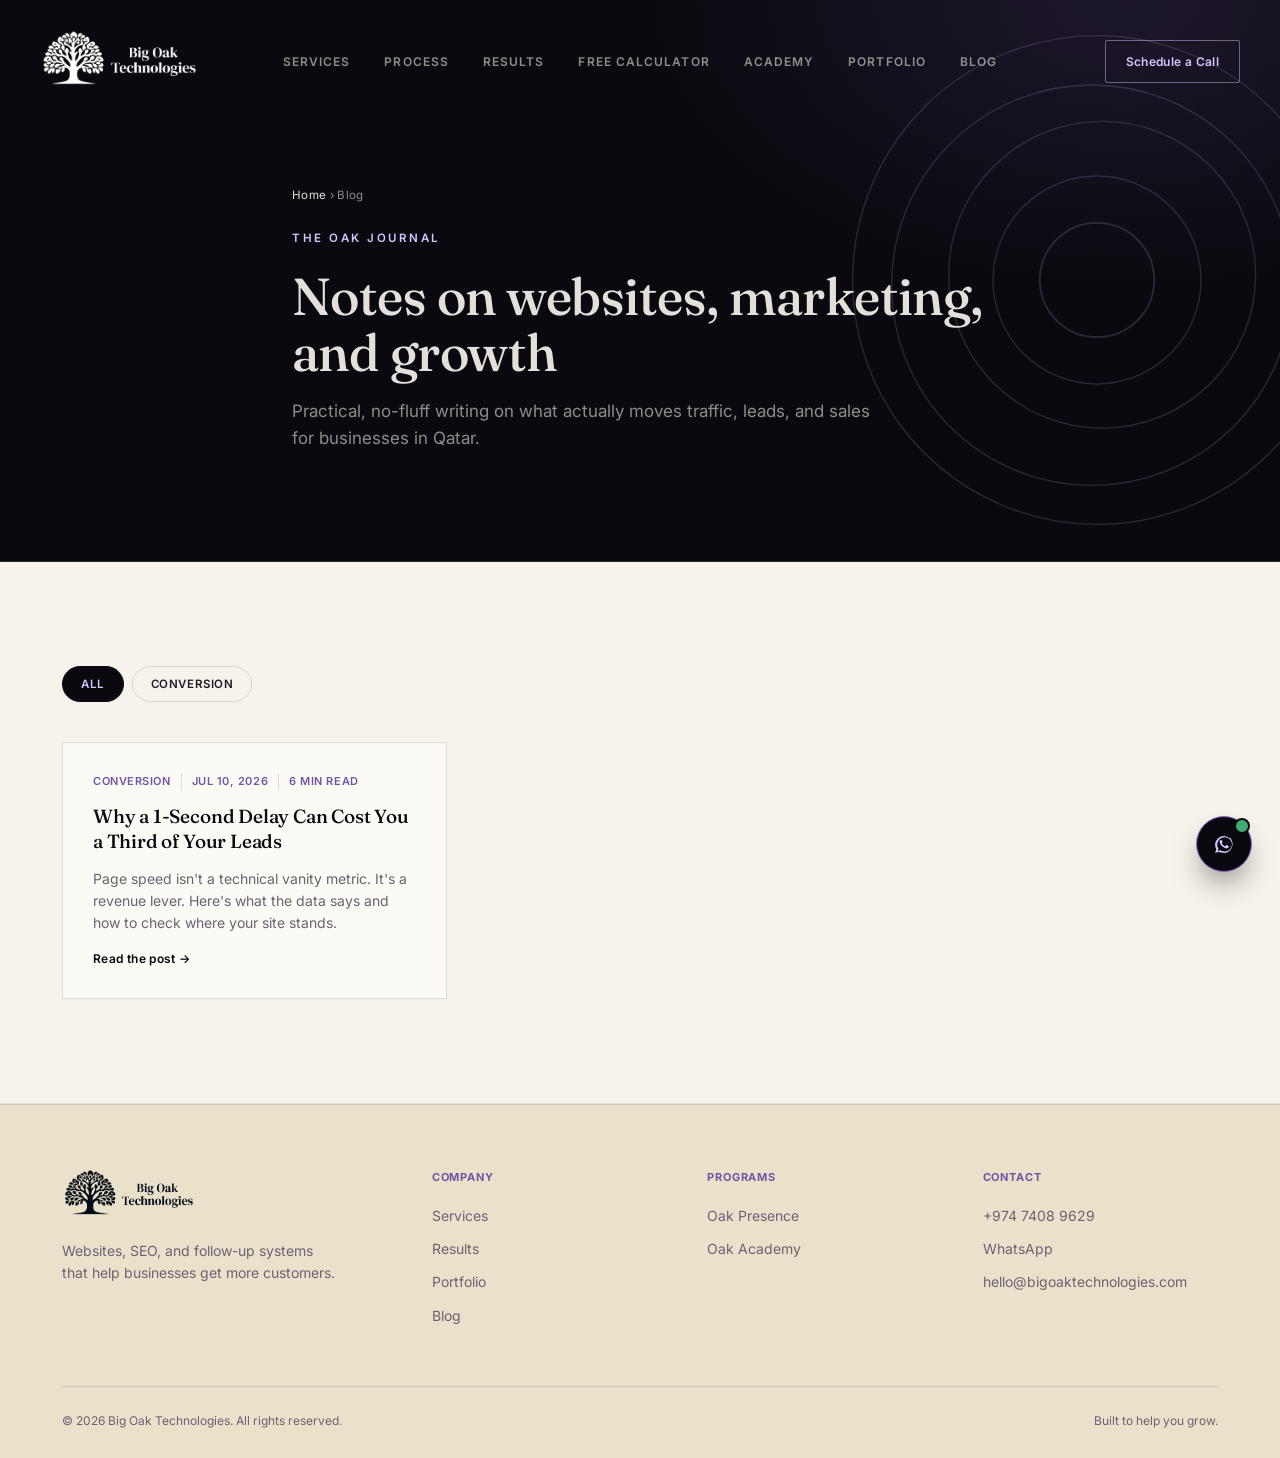
==== commit 55aec8fe: "relinked and updated" ====
--- a/blog/index.html
+++ b/blog/index.html
@@ -22,6 +22,7 @@
     <a href="../index.html#results">Results</a>
     <a href="../calculator.html">Free Calculator</a>
     <a href="../academy.html">Academy</a>
+    <a href="../portfolio.html">Portfolio</a>
     <a href="index.html">Blog</a>
   </div>
   <a href="https://wa.me/97474089629?text=Hi%20Big%20Oak%20Technologies%2C%20I%27d%20like%20to%20schedule%20a%20call." target="_blank" rel="noopener" class="btn btn-dark btn-sm floating-nav-cta">Schedule a Call</a>
@@ -45,6 +46,7 @@
       <a href="../index.html#results">Results</a>
       <a href="../calculator.html">Free Calculator</a>
       <a href="../academy.html">Academy</a>
+    <a href="../portfolio.html">Portfolio</a>
       <a href="index.html">Blog</a>
     </div>
     <div class="top-nav-cta">
@@ -64,6 +66,7 @@
     <a href="../index.html#results">Results</a>
     <a href="../calculator.html">Free Calculator</a>
     <a href="../academy.html">Academy</a>
+    <a href="../portfolio.html">Portfolio</a>
     <a href="index.html">Blog</a>
   </div>
   <div class="wrap">
@@ -94,6 +97,7 @@
         <ul>
           <li><a href="../index.html#services">Services</a></li>
           <li><a href="../index.html#results">Results</a></li>
+          <li><a href="../portfolio.html">Portfolio</a></li>
           <li><a href="index.html">Blog</a></li>
         </ul>
       </div>
--- a/assets/css/style.css
+++ b/assets/css/style.css
@@ -213,7 +213,7 @@
   letter-spacing:.08em; color:var(--on-ink-muted); white-space:nowrap; transition:color .15s;
 }
 .floating-nav-links a:hover{ color:var(--violet-hi); }
-.floating-nav-cta{ flex-shrink:0; }
+.floating-nav-cta{ flex-shrink:0; border-radius:var(--pill) !important; }
 @media(max-width:860px){
   .floating-nav{ top:12px; width:calc(100% - 24px); max-width:640px; padding:8px 12px; gap:14px; justify-content:space-between; }
   .floating-nav-links{ gap:14px; flex-shrink:1; min-width:0; padding-left:12px; }
@@ -629,6 +629,71 @@
 .blog-filter button{ font-family:'Inter', sans-serif; font-weight:600; font-size:11.5px; text-transform:uppercase; letter-spacing:.05em; padding:10px 18px; border-radius:999px; border:1px solid var(--line); background:transparent; color:var(--text); cursor:pointer; transition:all .15s; }
 .blog-filter button:hover{ border-color:var(--violet); color:var(--violet-dim); }
 .blog-filter button.active{ background:var(--ink); color:var(--violet-hi); border-color:var(--ink); }
+
+/* ---------- PORTFOLIO ---------- */
+.portfolio-hero{ text-align:left; }
+.portfolio-hero .wrap{ max-width:760px; }
+.portfolio-hero h1{ font-size:clamp(38px,6vw,64px); font-weight:600; }
+.portfolio-tap-hint{ display:inline-flex; align-items:center; gap:10px; font-family:'Inter', sans-serif; font-size:12.5px; font-weight:600; letter-spacing:.04em; text-transform:uppercase; color:var(--violet-hi); margin-top:26px; }
+.portfolio-tap-hint svg{ width:15px; height:15px; flex-shrink:0; }
+
+.portfolio-grid{ display:grid; grid-template-columns:repeat(auto-fill, minmax(320px,1fr)); gap:1px; background:var(--line); border:1px solid var(--line); }
+.portfolio-card{
+  background:var(--card); display:flex; flex-direction:column; text-decoration:none;
+  transition:background .18s ease, transform .18s ease; position:relative;
+}
+.portfolio-card:hover{ background:var(--paper); transform:translateY(-2px); }
+
+.portfolio-preview{
+  position:relative; width:100%; padding-top:64%; overflow:hidden;
+  background:var(--ink-2); border-bottom:1px solid var(--line);
+}
+.portfolio-browser-bar{
+  position:absolute; top:0; left:0; right:0; height:26px; z-index:2;
+  display:flex; align-items:center; gap:6px; padding:0 10px;
+  background:var(--ink); border-bottom:1px solid var(--on-ink-line);
+}
+.portfolio-browser-bar span{ width:6px; height:6px; border-radius:50%; background:rgba(247,243,234,0.22); flex-shrink:0; }
+.portfolio-browser-bar em{
+  font-style:normal; font-family:'JetBrains Mono', monospace; font-size:9px; color:var(--on-ink-muted);
+  overflow:hidden; text-overflow:ellipsis; white-space:nowrap; margin-left:4px;
+}
+.portfolio-preview iframe{
+  position:absolute; top:26px; left:0; width:400%; height:400%;
+  border:0; transform:scale(0.25); transform-origin:0 0; pointer-events:none;
+  background:var(--paper);
+}
+.portfolio-preview-veil{
+  position:absolute; inset:0; z-index:3;
+  background:linear-gradient(180deg, transparent 60%, rgba(11,9,16,0.55) 100%);
+  opacity:0; transition:opacity .2s ease;
+  display:flex; align-items:flex-end; justify-content:center; padding-bottom:14px;
+}
+.portfolio-card:hover .portfolio-preview-veil{ opacity:1; }
+.portfolio-preview-veil span{
+  display:inline-flex; align-items:center; gap:8px;
+  font-family:'Inter', sans-serif; font-size:11px; font-weight:600; letter-spacing:.05em; text-transform:uppercase;
+  color:var(--on-ink); background:rgba(11,9,16,0.7); border:1px solid var(--on-ink-line); border-radius:999px; padding:8px 16px;
+}
+
+.portfolio-info{ padding:22px 24px 24px; display:flex; flex-direction:column; gap:8px; flex:1; }
+.portfolio-info .tag{ align-self:flex-start; }
+.portfolio-info h3{ font-size:18.5px; font-weight:500; }
+.portfolio-info p{ font-size:13.5px; color:var(--muted); font-family:'Inter',sans-serif; flex:1; }
+.portfolio-info .portfolio-link-out{
+  display:inline-flex; align-items:center; gap:6px; margin-top:2px;
+  font-family:'Inter', sans-serif; font-size:11.5px; font-weight:600; letter-spacing:.03em; color:var(--ink);
+}
+.portfolio-card:hover .portfolio-link-out{ color:var(--violet-dim); }
+.portfolio-info .portfolio-link-out svg{ width:12px; height:12px; transition:transform .15s ease; }
+.portfolio-card:hover .portfolio-link-out svg{ transform:translate(2px,-2px); }
+
+.portfolio-preview-more{ display:flex; justify-content:center; margin-top:40px; }
+
+@media(max-width:480px){
+  .portfolio-preview{ padding-top:78%; }
+  .portfolio-info{ padding:18px 20px 20px; }
+}
 
 /* ---------- ARTICLE (single post) ---------- */
 .article-wrap{ max-width:720px; margin:0 auto; padding:0 32px; }
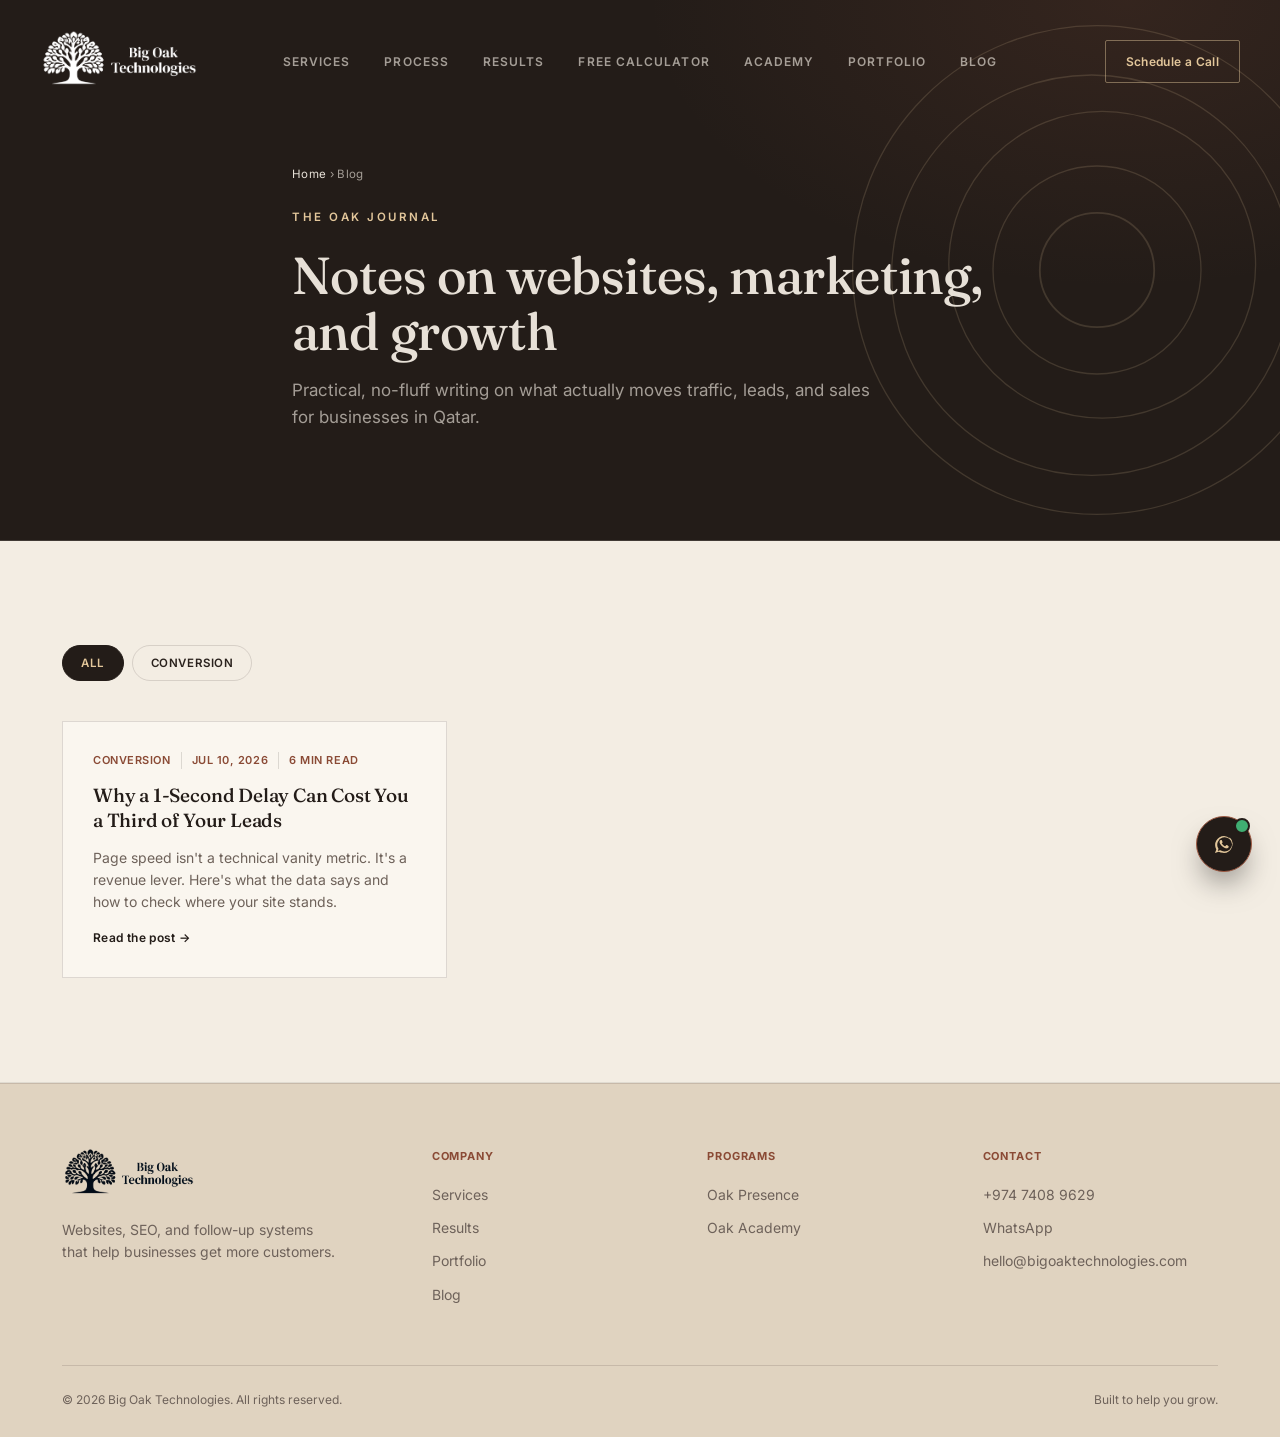
==== commit 18c055a3: "Replace repo with local files" ====
--- a/blog/index.html
+++ b/blog/index.html
@@ -16,7 +16,7 @@
   <a href="../index.html" class="floating-nav-brand">
     <img src="../assets/img/logo-white.png" alt="Big Oak Technologies">
   </a>
-  <div class="floating-nav-links">
+  <div class="floating-nav-links" id="floatingNavLinks">
     <a href="../index.html#services">Services</a>
     <a href="../index.html#process">Process</a>
     <a href="../index.html#results">Results</a>
@@ -25,6 +25,9 @@
     <a href="../portfolio.html">Portfolio</a>
     <a href="index.html">Blog</a>
   </div>
+  <button class="floating-nav-toggle" aria-label="Open menu" aria-expanded="false" aria-controls="floatingNavLinks">
+    <svg viewBox="0 0 24 24" fill="none" stroke="currentColor" stroke-width="2"><path d="M4 7h16M4 12h16M4 17h16"/></svg>
+  </button>
   <a href="https://wa.me/97474089629?text=Hi%20Big%20Oak%20Technologies%2C%20I%27d%20like%20to%20schedule%20a%20call." target="_blank" rel="noopener" class="btn btn-dark btn-sm floating-nav-cta">Schedule a Call</a>
 </div>
 
@@ -32,11 +35,11 @@
 
 <section class="interior-hero blog-hero" id="heroSection">
   <svg class="blog-ring-watermark" viewBox="0 0 400 400" xmlns="http://www.w3.org/2000/svg" aria-hidden="true">
-    <circle cx="200" cy="200" r="188" fill="none" stroke="#D7C5FF" stroke-width="1"/>
-    <circle cx="196" cy="204" r="154" fill="none" stroke="#D7C5FF" stroke-width="1"/>
-    <circle cx="204" cy="196" r="118" fill="none" stroke="#D7C5FF" stroke-width="1"/>
-    <circle cx="200" cy="200" r="80" fill="none" stroke="#D7C5FF" stroke-width="1"/>
-    <circle cx="200" cy="200" r="44" fill="none" stroke="#D7C5FF" stroke-width="1.4"/>
+    <circle cx="200" cy="200" r="188" fill="none" stroke="#E3C79B" stroke-width="1"/>
+    <circle cx="196" cy="204" r="154" fill="none" stroke="#E3C79B" stroke-width="1"/>
+    <circle cx="204" cy="196" r="118" fill="none" stroke="#E3C79B" stroke-width="1"/>
+    <circle cx="200" cy="200" r="80" fill="none" stroke="#E3C79B" stroke-width="1"/>
+    <circle cx="200" cy="200" r="44" fill="none" stroke="#E3C79B" stroke-width="1.4"/>
   </svg>
   <div class="top-nav">
     <a href="../index.html" class="top-nav-logo"><img src="../assets/img/logo-white.png" alt="Big Oak Technologies"></a>
--- a/assets/css/style.css
+++ b/assets/css/style.css
@@ -1,37 +1,37 @@
 /* =========================================================
-   BIG OAK TECHNOLOGIES — DESIGN SYSTEM
-   Onyx & antique gold. Fraunces (display serif) / Inter (body,
-   UI) / JetBrains Mono (data, figures). Signature motif: the
-   Oak Ring — a concentric growth-ring mark used across every
-   hero to carry the "Big Oak" idea (growth, permanence, roots)
-   instead of stock photography or generic gradients.
+   BIG OAK TECHNOLOGIES — DESIGN SYSTEM ("Corniche")
+   Palette pulled from the hero video: warm marble dark (the
+   turntable), hazy Doha sky ivory, promenade sand, shop brick
+   and the gold of the shop sign. Low saturation throughout so
+   the page reads as one continuous scene with the video.
    ========================================================= */
 
 :root{
   /* ---- palette ---- */
-  --ink:      #0B0910;   /* onyx — near-black with a violet undertone */
-  --ink-2:    #15111C;   /* raised onyx panels */
-  --ink-3:    #251D2E;   /* hairlines on dark */
-  --oak-dark: #1B1026;   /* deep walnut — secondary dark panel, ties to "Oak" itself rather than an arbitrary accent */
-  --oak-dark-2:#2D1B3B;  /* lighter walnut, for gradients */
-
-  --violet:     #8E6ACD;   /* luxury violet — primary accent */
-  --violet-hi:  #D7C5FF;   /* soft lilac — hover / highlight */
-  --violet-dim: #7355A8;
-
-  --paper:    #F7F3EA;   /* warm ivory, not stark white */
-  --panel:    #EFE8D8;   /* deeper ivory wash, alt section bg */
-  --card:     #FCFAF4;   /* lightest card surface */
-  --footer-bg:#EAE1CB;   /* deeper parchment — the light footer bookend */
-
-  --text:     #211A28;   /* body copy on paper */
-  --muted:    #6B6274;   /* secondary copy on paper */
-  --line:     rgba(33,26,40,0.14);
-  --line-soft:rgba(33,26,40,0.09);
-
-  --on-ink:       rgba(247,243,234,0.92);
-  --on-ink-muted: rgba(247,243,234,0.56);
-  --on-ink-line:  rgba(247,243,234,0.14);
+  --ink:      #231C18;   /* marble — warm brown-black from the turntable */
+  --ink-2:    #2E2520;   /* raised marble panels */
+  --ink-3:    #3D322B;   /* hairlines on dark */
+  --oak-dark: #2B221D;   /* secondary dark panel */
+  --oak-dark-2:#3E3029;  /* lighter, for gradients */
+
+  --accent:     #9E5A43;   /* shop brick — primary accent, used sparingly */
+  --accent-hi:  #E3C79B;   /* sign gold / late sun — highlight on dark */
+  --accent-dim: #8A4A35;   /* deeper brick — accent text on light */
+  --bay:        #8FA6A3;   /* hazy bay water — quiet secondary */
+
+  --paper:    #F3EDE3;   /* hazy sky ivory */
+  --panel:    #EAE0D1;   /* promenade sand, alt section bg */
+  --card:     #FAF6EF;   /* lightest card surface */
+  --footer-bg:#E0D3C0;   /* deeper sand — the light footer bookend */
+
+  --text:     #2A221D;   /* body copy on paper */
+  --muted:    #6E625A;   /* secondary copy on paper */
+  --line:     rgba(42,34,29,0.14);
+  --line-soft:rgba(42,34,29,0.09);
+
+  --on-ink:       rgba(243,237,227,0.94);
+  --on-ink-muted: rgba(243,237,227,0.62);
+  --on-ink-line:  rgba(243,237,227,0.14);
 
   --radius: 3px;
   --pill: 999px;
@@ -66,12 +66,12 @@
 .eyebrow{
   font-family:'Inter', sans-serif;
   font-size:11.5px; letter-spacing:0.22em; text-transform:uppercase;
-  color:var(--violet-dim); font-weight:600;
+  color:var(--accent-dim); font-weight:600;
   display:inline-flex; align-items:center; gap:12px;
 }
 
-.eyebrow.on-ink{ color:var(--violet-hi); }
-.eyebrow.on-ink::before{ background:var(--violet-hi); }
+.eyebrow.on-ink{ color:var(--accent-hi); }
+.eyebrow.on-ink::before{ background:var(--accent-hi); }
 
 /* ---------- BUTTONS ---------- */
 .btn{
@@ -85,22 +85,23 @@
 .btn:active{ transform:translateY(1px); }
 
 /* Primary: onyx fill, gold hairline, inverts to gold fill on hover */
-.btn-primary{ background:var(--ink); color:var(--violet-hi); border-color:var(--ink); }
-.btn-primary:hover{ background:var(--violet); color:var(--ink); border-color:var(--violet); box-shadow:0 10px 24px -8px rgba(142,106,205,0.5); transform:translateY(-1px); }
+/* Primary: marble blended with shop brick, so it reads on both paper and dark panels */
+.btn-primary{ background:#4A2C22; color:var(--accent-hi); border-color:#5E3A2C; }
+.btn-primary:hover{ background:var(--accent); color:var(--ink); border-color:var(--accent); box-shadow:0 10px 24px -8px rgba(158,90,67,0.5); transform:translateY(-1px); }
 
 /* Dark variant, used on already-dark panels: gold outline instead of fill */
-.btn-dark{ background:transparent; color:var(--violet-hi); border-color:rgba(215,197,255,0.45); }
-.btn-dark:hover{ background:var(--violet-hi); color:var(--ink); border-color:var(--violet-hi); transform:translateY(-1px); }
+.btn-dark{ background:transparent; color:var(--accent-hi); border-color:rgba(227,199,155,0.45); }
+.btn-dark:hover{ background:var(--accent-hi); color:var(--ink); border-color:var(--accent-hi); transform:translateY(-1px); }
 
 /* Ghost / line button on paper */
 .btn-line{
   background:transparent;
-  color:var(--violet-hi);
-  border-color:var(--violet-hi);
+  color:var(--accent-hi);
+  border-color:var(--accent-hi);
 }
 .btn-line:hover{
   border-color:var(--ink);
-  background:var(--violet-hi);
+  background:var(--accent-hi);
   color:var(--ink);
   transform:translateY(-1px);
 }
@@ -108,13 +109,13 @@
 /* Ghost button on dark backgrounds */
 .btn-line.on-ink{
   color:var(--on-ink);
-  border-color:rgba(247,243,234,0.28);
+  border-color:rgba(243,237,227,0.28);
   background:transparent;
 }
 .btn-line.on-ink:hover{
-  background:var(--violet-hi);
+  background:var(--accent-hi);
   color:var(--ink);
-  border-color:var(--violet-hi);
+  border-color:var(--accent-hi);
   transform:translateY(-1px);
 }
 
@@ -122,16 +123,16 @@
 .btn-full{ width:100%; }
 .btn svg{ width:16px; height:16px; flex-shrink:0; }
 
-.final-cta .btn-dark{ color:var(--violet-hi); border-color:rgba(215,197,255,0.5); }
-.final-cta .btn-dark:hover{ background:var(--violet-hi); color:var(--ink); }
-.final-cta .btn-line{ color:var(--on-ink); border-color:rgba(247,243,234,0.3); }
-.final-cta .btn-line:hover{ background:var(--violet-hi); color:var(--ink); border-color:var(--violet-hi); }
+.final-cta .btn-dark{ color:var(--accent-hi); border-color:rgba(227,199,155,0.5); }
+.final-cta .btn-dark:hover{ background:var(--accent-hi); color:var(--ink); }
+.final-cta .btn-line{ color:var(--on-ink); border-color:rgba(243,237,227,0.3); }
+.final-cta .btn-line:hover{ background:var(--accent-hi); color:var(--ink); border-color:var(--accent-hi); }
 
 /* ---------- LEGACY HEADER (kept for markup compatibility; unused when
    floating-nav is present, since every page now uses floating-nav) ---------- */
 header{
   position:sticky; top:0; z-index:100;
-  background:rgba(14,11,18,0.94); backdrop-filter:blur(8px);
+  background:rgba(35,28,24,0.94); backdrop-filter:blur(8px);
   border-bottom:1px solid var(--on-ink-line);
 }
 nav{ display:grid; grid-template-columns:auto 1fr auto; align-items:center; padding:20px 0; gap:24px; }
@@ -144,7 +145,7 @@
   text-transform:uppercase; letter-spacing:.08em; transition:color .15s; white-space:nowrap;
   padding-bottom:4px;
 }
-.nav-links a:hover{ color:var(--violet-hi); }
+.nav-links a:hover{ color:var(--accent-hi); }
 .nav-cta{ display:flex; gap:10px; align-items:center; flex-shrink:0; justify-self:end; }
 .nav-cta .btn svg{ width:16px; height:16px; }
 .menu-toggle{ display:none; background:none; border:none; cursor:pointer; padding:6px; flex-shrink:0; color:var(--on-ink); }
@@ -178,7 +179,7 @@
 .mobile-menu-actions .btn{ flex:1; }
 .mobile-menu-actions .btn svg{ width:16px; height:16px; }
 .mobile-menu a{ padding:14px 20px; font-size:13.5px; font-weight:500; color:var(--on-ink-muted); border-bottom:1px solid var(--on-ink-line); transition:background .15s, color .15s; }
-.mobile-menu a:hover{ background:rgba(255,255,255,0.04); color:var(--violet-hi); }
+.mobile-menu a:hover{ background:rgba(255,255,255,0.04); color:var(--accent-hi); }
 
 /* reveal animation */
 .reveal{ opacity:0; transform:translateY(16px); transition:opacity .6s ease, transform .6s ease; }
@@ -187,15 +188,15 @@
   .reveal{ opacity:1; transform:none; transition:none; }
   html{ scroll-behavior:auto; }
 }
-a:focus-visible, button:focus-visible, input:focus-visible, select:focus-visible{ outline:2px solid var(--violet); outline-offset:2px; }
+a:focus-visible, button:focus-visible, input:focus-visible, select:focus-visible{ outline:2px solid var(--accent); outline-offset:2px; }
 
 /* ---------- FLOATING NAV (appears once the hero has scrolled past) ---------- */
 .floating-nav{
   position:fixed; top:18px; left:50%; z-index:200;
   width:max-content; max-width:calc(100vw - 32px);
   display:flex; align-items:center; gap:30px;
-  background:rgba(14,11,18,0.92); backdrop-filter:blur(10px);
-  border:1px solid rgba(215,197,255,0.16);
+  background:rgba(35,28,24,0.92); backdrop-filter:blur(10px);
+  border:1px solid rgba(227,199,155,0.16);
   border-radius:999px;
   padding:10px 14px;
   box-shadow:0 20px 40px -16px rgba(0,0,0,0.55);
@@ -212,16 +213,30 @@
   font-family:'Inter', sans-serif; font-size:11.5px; font-weight:600; text-transform:uppercase;
   letter-spacing:.08em; color:var(--on-ink-muted); white-space:nowrap; transition:color .15s;
 }
-.floating-nav-links a:hover{ color:var(--violet-hi); }
+.floating-nav-links a:hover{ color:var(--accent-hi); }
 .floating-nav-cta{ flex-shrink:0; border-radius:var(--pill) !important; }
+.floating-nav-toggle{ display:none; flex-shrink:0; width:42px; height:42px; border-radius:50%; border:1px solid rgba(227,199,155,0.3); background:transparent; color:var(--on-ink); cursor:pointer; align-items:center; justify-content:center; }
+.floating-nav-toggle svg{ width:19px; height:19px; transition:transform .2s ease; }
+.floating-nav-toggle[aria-expanded="true"] svg{ transform:rotate(90deg); }
 @media(max-width:860px){
-  .floating-nav{ top:12px; width:calc(100% - 24px); max-width:640px; padding:8px 12px; gap:14px; justify-content:space-between; }
-  .floating-nav-links{ gap:14px; flex-shrink:1; min-width:0; padding-left:12px; }
+  /* Mobile: the pill is just logo + hamburger. Links open as a panel
+     under the pill instead of squeezing into (and wrapping inside) it. */
+  .floating-nav{ top:12px; width:calc(100% - 24px); max-width:640px; padding:7px 7px 7px 16px; gap:12px; justify-content:space-between; }
+  .floating-nav-toggle{ display:flex; }
   .floating-nav-cta{ display:none; }
+  .floating-nav-links{
+    display:none; position:absolute; top:calc(100% + 8px); left:0; right:0;
+    flex-direction:column; align-items:stretch; gap:0; overflow:visible;
+    margin:0; padding:6px 8px; border:1px solid rgba(227,199,155,0.16); border-left:1px solid rgba(227,199,155,0.16);
+    background:rgba(35,28,24,0.97); backdrop-filter:blur(10px); border-radius:20px;
+    box-shadow:0 20px 40px -16px rgba(0,0,0,0.55);
+  }
+  .floating-nav.menu-open .floating-nav-links{ display:flex; }
+  .floating-nav-links a{ font-size:13px; padding:14px 12px; border-bottom:1px solid var(--on-ink-line); }
+  .floating-nav-links a:last-child{ border-bottom:none; }
 }
 @media(max-width:520px){
   .floating-nav-brand img{ height:36px; }
-  .floating-nav-links a{ font-size:10.5px; }
 }
 @media (prefers-reduced-motion: reduce){ .floating-nav{ transition:opacity .2s ease; } }
 
@@ -242,9 +257,9 @@
   font-family:'Inter', sans-serif; font-size:12px; font-weight:600; text-transform:uppercase;
   letter-spacing:.09em; color:var(--on-ink-muted); white-space:nowrap; transition:color .15s;
 }
-.top-nav-menu a:hover{ color:var(--violet-hi); }
+.top-nav-menu a:hover{ color:var(--accent-hi); }
 .top-nav-cta{ justify-self:end; display:flex; align-items:center; gap:14px; }
-.top-nav-toggle{ display:none; background:none; border:1px solid rgba(215,197,255,0.3); border-radius:50%; width:40px; height:40px; cursor:pointer; color:var(--on-ink); align-items:center; justify-content:center; }
+.top-nav-toggle{ display:none; background:none; border:1px solid rgba(227,199,155,0.3); border-radius:50%; width:40px; height:40px; cursor:pointer; color:var(--on-ink); align-items:center; justify-content:center; }
 .top-nav-toggle svg{ width:19px; height:19px; transition:transform .2s ease; }
 .top-nav-toggle[aria-expanded="true"] svg{ transform:rotate(90deg); }
 
@@ -256,17 +271,24 @@
 }
 @media(max-width:480px){ .top-nav-logo img{ height:53px; } }
 
+/* Opens as a panel over the hero, so it never pushes the page down */
 .top-nav-mobile-menu{
+  position:absolute; top:92px; left:12px; right:12px; z-index:30;
   display:flex; flex-direction:column; gap:0;
-  border-top:1px solid var(--on-ink-line); margin-top:20px;
-  max-height:0; overflow:hidden; opacity:0;
-  transition:max-height .28s ease, opacity .22s ease;
-}
-.top-nav-mobile-menu.open{ max-height:520px; opacity:1; }
-.top-nav-mobile-menu-actions{ display:flex; gap:10px; padding:16px clamp(20px,3.4vw,40px) 0; }
+  background:rgba(35,28,24,0.97); backdrop-filter:blur(10px);
+  border:1px solid rgba(227,199,155,0.16); border-radius:20px;
+  box-shadow:0 24px 48px -18px rgba(0,0,0,0.6);
+  padding:6px 0; max-height:0; overflow:hidden; opacity:0; visibility:hidden;
+  transition:max-height .28s ease, opacity .22s ease, visibility 0s linear .28s;
+}
+.top-nav-mobile-menu.open{ max-height:560px; opacity:1; visibility:visible; transition:max-height .28s ease, opacity .22s ease; }
+@media(max-width:480px){ .top-nav-mobile-menu{ top:80px; } }
+@media(min-width:901px){ .top-nav-mobile-menu{ display:none; } }
+.top-nav-mobile-menu-actions{ display:flex; gap:10px; padding:10px 16px 12px; border-bottom:1px solid var(--on-ink-line); }
 .top-nav-mobile-menu-actions .btn{ flex:1; }
-.top-nav-mobile-menu a{ padding:14px clamp(20px,3.4vw,40px); font-size:13.5px; font-weight:500; color:var(--on-ink-muted); border-bottom:1px solid var(--on-ink-line); transition:background .15s, color .15s; display:block; }
-.top-nav-mobile-menu a:hover{ background:rgba(255,255,255,0.04); color:var(--violet-hi); }
+.top-nav-mobile-menu a{ padding:14px 20px; font-size:13.5px; font-weight:500; color:var(--on-ink-muted); border-bottom:1px solid var(--on-ink-line); transition:background .15s, color .15s; display:block; }
+.top-nav-mobile-menu a:hover{ background:rgba(255,255,255,0.04); color:var(--accent-hi); }
+.top-nav-mobile-menu > a:last-child{ border-bottom:none; }
 
 /* =========================================================
    THE OAK RING — shared signature motif. A set of concentric,
@@ -279,7 +301,7 @@
 .oak-ring-wrap svg{ width:100%; height:auto; display:block; }
 .oak-ring-glow{
   position:absolute; inset:0; border-radius:50%;
-  background:radial-gradient(circle at 50% 50%, rgba(142,106,205,0.28), rgba(142,106,205,0) 68%);
+  background:radial-gradient(circle at 50% 50%, rgba(158,90,67,0.28), rgba(158,90,67,0) 68%);
   filter:blur(6px); pointer-events:none;
 }
 @keyframes oak-ring-spin{ from{ transform:rotate(0deg); } to{ transform:rotate(360deg); } }
@@ -294,7 +316,7 @@
   font-family:'Inter', sans-serif; font-weight:600; font-size:11.5px; letter-spacing:.1em;
   text-transform:uppercase; color:var(--on-ink-muted); white-space:nowrap;
 }
-.ring-chip::before{ content:""; width:20px; height:1px; background:var(--violet); flex-shrink:0; }
+.ring-chip::before{ content:""; width:20px; height:1px; background:var(--accent); flex-shrink:0; }
 .ring-chip.rc1{ top:2%; left:0%; }
 .ring-chip.rc2{ top:36%; right:-4%; flex-direction:row-reverse; }
 .ring-chip.rc2::before{ order:1; }
@@ -303,32 +325,74 @@
 .ring-chip.rc4::before{ order:1; }
 @media(max-width:600px){ .ring-chip{ font-size:10px; letter-spacing:.08em; gap:8px; } .ring-chip::before{ width:14px; } }
 
-/* ---------- HOMEPAGE HERO ---------- */
-.rc-hero{ background:var(--ink); border-bottom:1px solid var(--on-ink-line); padding-top:0; padding-bottom:96px; position:relative; overflow:hidden; }
-.rc-hero .hero-wrap{ margin-top:72px; }
-.rc-hero::before{
-  content:""; position:absolute; inset:0;
-  background: radial-gradient(ellipse 1000px 560px at 82% 0%, rgba(142,106,205,0.13), transparent 62%);
-  pointer-events:none;
-}
-.rc-hero .hero-wrap{ display:grid; grid-template-columns:1.05fr 0.95fr; gap:56px; align-items:center; position:relative; z-index:1; }
-@media(max-width:900px){ .rc-hero .hero-wrap{ grid-template-columns:1fr; } }
-.rc-hero .eyebrow{ color:var(--violet-hi); }
-.rc-hero .eyebrow::before{ background:var(--violet-hi); }
-.rc-hero h1{ color:var(--on-ink); font-size:clamp(36px,4.6vw,58px); margin:18px 0 22px; font-weight:500; }
-.rc-hero h1 .accent{ color:var(--violet-hi); font-style:italic; font-weight:500; }
-.rc-hero .lede{ color:var(--on-ink-muted); font-size:17px; max-width:480px; margin-bottom:34px; font-family:'Inter',sans-serif; }
+/* ---------- HOMEPAGE HERO — full-bleed Corniche video ----------
+   The shop sits in the right half of the video, so the copy is pinned
+   to the left edge and capped in width. A warm marble scrim sits behind
+   the copy and the nav, and the bottom of the frame melts into the
+   paper colour so the promenade flows straight into the next section. */
+.rc-hero{
+  position:relative; z-index:2; background:var(--ink);
+  display:flex; flex-direction:column;
+  min-height:clamp(640px, 100svh, 980px);
+  padding:0 0 clamp(110px, 13vh, 160px); border-bottom:none;
+  overflow:hidden; overflow-x:clip; overflow-y:visible;
+}
+.hero-video{ position:absolute; inset:0; z-index:0; overflow:hidden; background:var(--ink) url("../video/hero-poster.jpg") 0% 45% / cover no-repeat; }
+.hero-video video{ display:block; width:100%; height:100%; object-fit:cover; object-position:0% 45%; }
+.hero-video::after{
+  content:""; position:absolute; inset:0; pointer-events:none;
+  background:
+    linear-gradient(0deg, var(--paper) 0%, rgba(243,237,227,0.55) 7%, rgba(243,237,227,0) 17%),
+    linear-gradient(180deg, rgba(35,28,24,0.8) 0%, rgba(35,28,24,0.55) 12%, rgba(35,28,24,0) 30%),
+    linear-gradient(90deg, rgba(35,28,24,0.9) 0%, rgba(35,28,24,0.78) 26%, rgba(35,28,24,0.35) 42%, rgba(35,28,24,0) 54%);
+}
+.rc-hero .top-nav{ z-index:5; }
+.rc-hero .top-nav-menu a{ color:var(--on-ink); text-shadow:0 1px 10px rgba(35,28,24,0.5); }
+.rc-hero .top-nav-menu a:hover{ color:var(--accent-hi); }
+.rc-hero .top-nav-cta .btn,
+.rc-hero .top-nav-toggle{ background:rgba(35,28,24,0.55); backdrop-filter:blur(8px); }
+.rc-hero .top-nav-cta .btn:hover{ background:var(--accent-hi); }
+
+.rc-hero .hero-wrap{
+  position:relative; z-index:1; flex:1;
+  display:flex; align-items:center;
+  max-width:none; margin:48px 0 0;
+  padding:0 clamp(24px, 6vw, 110px);
+}
+.rc-hero .hero-content{ max-width:min(580px, 38vw); }
+.rc-hero .eyebrow{ color:var(--accent-hi); }
+.rc-hero .eyebrow::before{ background:var(--accent-hi); }
+.rc-hero h1{ color:var(--on-ink); font-size:clamp(36px,3.7vw,60px); margin:18px 0 22px; font-weight:500; text-shadow:0 2px 24px rgba(35,28,24,0.35); }
+.rc-hero h1 .accent{ color:var(--accent-hi); font-style:italic; font-weight:500; }
+.rc-hero .lede{ color:var(--on-ink); opacity:.82; font-size:17px; max-width:480px; margin-bottom:34px; font-family:'Inter',sans-serif; }
 .rc-hero .hero-cta-row{ display:flex; gap:14px; flex-wrap:wrap; }
 .rc-hero .hero-cta-row .btn{ white-space:normal; text-align:center; }
-
-.hero-media{ position:relative; min-height:420px; display:flex; align-items:center; justify-content:center; }
-.hero-media .oak-ring-wrap{ width:88%; max-width:420px; }
-@media(max-width:900px){
-  .rc-hero .hero-media{ order:-1; min-height:0; margin-bottom:12px; }
-  .hero-media .oak-ring-wrap{ max-width:320px; }
-}
-@media(max-width:600px){ .hero-media .oak-ring-wrap{ max-width:250px; } }
-@media(max-width:600px){ .rc-hero{ padding-bottom:64px; } }
+.rc-hero .btn-line.on-ink{ background:rgba(35,28,24,0.35); backdrop-filter:blur(6px); }
+.rc-hero .btn-line.on-ink:hover{ background:var(--accent-hi); }
+
+/* Tablet and phone: copy first on marble, then the scene as its own
+   band — the shop stays in view instead of hiding behind the text. */
+@media(max-width:1100px){
+  .rc-hero{ min-height:0; padding-bottom:0; }
+  .rc-hero .hero-wrap{ flex:none; margin-top:56px; padding:0 clamp(20px, 5vw, 48px); }
+  .rc-hero .hero-content{ max-width:620px; }
+  .rc-hero h1{ font-size:clamp(34px, 6vw, 52px); }
+  .hero-video{ position:relative; inset:auto; order:5; height:clamp(320px, 62vw, 620px); margin-top:-40px; }
+  .hero-video, .hero-video video{ background-position:66% 50%; object-position:66% 50%; }
+  .hero-video::after{
+    background:
+      linear-gradient(0deg, var(--paper) 0%, rgba(243,237,227,0.5) 8%, rgba(243,237,227,0) 20%),
+      linear-gradient(180deg, var(--ink) 0%, rgba(35,28,24,0.7) 8%, rgba(35,28,24,0.2) 20%, rgba(35,28,24,0) 30%);
+  }
+}
+@media(max-width:600px){
+  .rc-hero .hero-wrap{ margin-top:40px; }
+  .hero-video{ height:clamp(360px, 98vw, 520px); margin-top:4px; }
+  .hero-video, .hero-video video{ background-position:72% 50%; object-position:72% 50%; }
+  .rc-hero .lede{ font-size:16px; }
+  .rc-hero .hero-cta-row .btn{ flex:1 1 100%; }
+}
+@media (prefers-reduced-motion: reduce){ .hero-video video{ display:none; } }
 
 @keyframes hero-fade-up{ from{ opacity:0; transform:translateY(16px); } to{ opacity:1; transform:translateY(0); } }
 .hero-content{ animation:hero-fade-up .8s ease both; }
@@ -341,9 +405,9 @@
 @media(max-width:460px){ .rc-feature-grid{ grid-template-columns:1fr; gap:28px; } }
 .rc-feature{ display:flex; flex-direction:column; gap:14px; }
 .rc-feature-icon{ width:26px; height:26px; display:flex; align-items:center; justify-content:center; }
-.rc-feature-icon svg{ width:22px; height:22px; stroke:var(--violet-dim); }
+.rc-feature-icon svg{ width:22px; height:22px; stroke:var(--accent-dim); }
 .rc-feature h4{ color:var(--ink); font-size:16px; font-weight:500; }
-.rc-feature a{ font-size:12px; font-weight:600; letter-spacing:.04em; text-transform:uppercase; color:var(--violet-dim); }
+.rc-feature a{ font-size:12px; font-weight:600; letter-spacing:.04em; text-transform:uppercase; color:var(--accent-dim); }
 .rc-feature a:hover{ color:var(--ink); }
 
 /* ---------- SECTION HEADS ---------- */
@@ -355,7 +419,7 @@
 /* ---------- TRUST BAR + STATS ---------- */
 .rc-trust{ background:var(--paper); text-align:center; }
 .rc-trust h3{ color:var(--ink); font-size:clamp(24px,3.6vw,36px); font-weight:500; line-height:1.25; max-width:820px; margin:0 auto 44px; }
-.rc-trust h3 b{ color:var(--violet-dim); font-style:italic; font-weight:500; }
+.rc-trust h3 b{ color:var(--accent-dim); font-style:italic; font-weight:500; }
 .rc-stat-row{ display:grid; grid-template-columns:repeat(4,1fr); gap:1px; margin-bottom:48px; background:var(--line-soft); border:1px solid var(--line-soft); }
 @media(max-width:700px){ .rc-stat-row{ grid-template-columns:1fr 1fr; } }
 .rc-stat{ background:var(--card); padding:30px 16px; }
@@ -371,15 +435,15 @@
 @media(max-width:600px){ .rc-service-cards{ grid-template-columns:1fr; } }
 .rc-service-card{ background:var(--card); padding:34px 30px; display:flex; flex-direction:column; gap:14px; transition:background .2s ease; }
 .rc-service-card:hover{ background:var(--paper); }
-.rc-service-icon{ width:42px; height:42px; border:1px solid var(--violet); border-radius:50%; display:flex; align-items:center; justify-content:center; }
-.rc-service-icon svg{ width:19px; height:19px; stroke:var(--violet-dim); }
+.rc-service-icon{ width:42px; height:42px; border:1px solid var(--accent); border-radius:50%; display:flex; align-items:center; justify-content:center; }
+.rc-service-icon svg{ width:19px; height:19px; stroke:var(--accent-dim); }
 .rc-service-card h3{ font-size:19px; color:var(--ink); font-weight:500; }
 .rc-service-card p{ font-size:14.5px; color:var(--muted); flex:1; font-family:'Inter',sans-serif; }
 .rc-tag-row{ display:flex; gap:8px; flex-wrap:wrap; }
-.rc-tag{ font-size:10.5px; font-weight:600; letter-spacing:.05em; text-transform:uppercase; color:var(--violet-dim); border:1px solid var(--line); border-radius:999px; padding:6px 12px; }
-
-.rc-services .eyebrow, .rc-process .eyebrow, .rc-lead .eyebrow, .rc-values .eyebrow{ color:var(--violet-dim); }
-.rc-services .eyebrow::before, .rc-process .eyebrow::before, .rc-lead .eyebrow::before, .rc-values .eyebrow::before{ background:var(--violet-dim); }
+.rc-tag{ font-size:10.5px; font-weight:600; letter-spacing:.05em; text-transform:uppercase; color:var(--accent-dim); border:1px solid var(--line); border-radius:999px; padding:6px 12px; }
+
+.rc-services .eyebrow, .rc-process .eyebrow, .rc-lead .eyebrow, .rc-values .eyebrow{ color:var(--accent-dim); }
+.rc-services .eyebrow::before, .rc-process .eyebrow::before, .rc-lead .eyebrow::before, .rc-values .eyebrow::before{ background:var(--accent-dim); }
 
 /* ---- marquee ---- */
 .rc-marquee{ background:var(--panel); border-bottom:1px solid var(--line-soft); padding:64px 0 0; text-align:center; }
@@ -387,7 +451,7 @@
 .rc-marquee p{ color:var(--muted); font-size:14.5px; margin-bottom:28px; font-family:'Inter',sans-serif; }
 .rc-marquee .marquee-section{ background:var(--ink); border-bottom:none; padding:36px 0; }
 .rc-marquee .marquee-item{ color:var(--on-ink); font-size:clamp(22px,4vw,38px); font-style:italic; }
-.rc-marquee .marquee-dot{ color:var(--violet); font-size:clamp(14px,2vw,20px); }
+.rc-marquee .marquee-dot{ color:var(--accent); font-size:clamp(14px,2vw,20px); }
 
 /* ---- values row ---- */
 .rc-values{ background:var(--panel); border-bottom:1px solid var(--line-soft); padding-top:64px; }
@@ -395,8 +459,8 @@
 @media(max-width:760px){ .rc-values-grid{ grid-template-columns:1fr 1fr; } }
 @media(max-width:460px){ .rc-values-grid{ grid-template-columns:1fr; } }
 .rc-value-card{ background:var(--card); padding:28px 22px; text-align:center; }
-.rc-value-icon{ width:28px; height:20px; margin:0 auto 18px; display:flex; align-items:flex-end; justify-content:center; border-top:1px solid var(--violet); padding-top:12px; }
-.rc-value-icon svg{ width:17px; height:17px; stroke:var(--violet-dim); }
+.rc-value-icon{ width:28px; height:20px; margin:0 auto 18px; display:flex; align-items:flex-end; justify-content:center; border-top:1px solid var(--accent); padding-top:12px; }
+.rc-value-icon svg{ width:17px; height:17px; stroke:var(--accent-dim); }
 .rc-value-card h4{ color:var(--ink); font-size:14.5px; margin-bottom:8px; font-weight:600; font-family:'Inter',sans-serif; letter-spacing:-0.01em; }
 .rc-value-card p{ color:var(--muted); font-size:13px; font-family:'Inter',sans-serif; }
 
@@ -410,13 +474,13 @@
 @media(max-width:820px){ .rc-process-layout{ grid-template-columns:1fr; } }
 .rc-process-image{ position:relative; justify-self:center; width:100%; border:1px solid var(--line); border-radius:2px; overflow:hidden; }
 .rc-process-image img{ display:block; width:100%; height:100%; object-fit:cover; aspect-ratio:4/5; filter:grayscale(45%) sepia(18%) saturate(120%) brightness(0.92) contrast(1.05); }
-.rc-process-image::after{ content:""; position:absolute; inset:0; background:linear-gradient(160deg, rgba(14,11,18,0.35), rgba(58,19,56,0.15) 55%, rgba(142,106,205,0.12)); mix-blend-mode:multiply; pointer-events:none; }
-.rc-process-image::before{ content:""; position:absolute; top:14px; left:14px; right:14px; bottom:14px; border:1px solid rgba(215,197,255,0.5); z-index:2; pointer-events:none; }
+.rc-process-image::after{ content:""; position:absolute; inset:0; background:linear-gradient(160deg, rgba(35,28,24,0.35), rgba(90,52,40,0.15) 55%, rgba(158,90,67,0.12)); mix-blend-mode:multiply; pointer-events:none; }
+.rc-process-image::before{ content:""; position:absolute; top:14px; left:14px; right:14px; bottom:14px; border:1px solid rgba(227,199,155,0.5); z-index:2; pointer-events:none; }
 @media(max-width:820px){ .rc-process-image{ max-width:420px; margin:0 auto 32px; } }
 .rc-steps{ display:flex; flex-direction:column; gap:28px; }
 .rc-step{ display:flex; gap:18px; align-items:flex-start; }
-.rc-step-dot{ width:36px; height:36px; border-radius:50%; border:1px solid var(--violet); color:var(--violet-dim); flex-shrink:0; display:flex; align-items:center; justify-content:center; font-family:'Fraunces', serif; font-weight:500; font-size:13px; }
-.rc-step-label{ font-size:11px; font-weight:600; text-transform:uppercase; letter-spacing:.08em; color:var(--violet-dim); margin-bottom:4px; }
+.rc-step-dot{ width:36px; height:36px; border-radius:50%; border:1px solid var(--accent); color:var(--accent-dim); flex-shrink:0; display:flex; align-items:center; justify-content:center; font-family:'Fraunces', serif; font-weight:500; font-size:13px; }
+.rc-step-label{ font-size:11px; font-weight:600; text-transform:uppercase; letter-spacing:.08em; color:var(--accent-dim); margin-bottom:4px; }
 .rc-step h4{ color:var(--ink); font-size:17px; margin-bottom:4px; font-weight:500; }
 .rc-step p{ color:var(--muted); font-size:14px; font-family:'Inter',sans-serif; }
 .rc-process .btn-primary{ margin-top:8px; }
@@ -425,32 +489,32 @@
 .testimonials{ background:var(--ink); color:var(--on-ink); border-bottom:1px solid var(--on-ink-line); }
 .testimonials .section-head h2{ color:var(--on-ink); }
 .testimonials .section-head p{ color:var(--on-ink-muted); }
-.rc-results .eyebrow{ color:var(--violet-hi); }
-.rc-results .eyebrow::before{ background:var(--violet-hi); }
+.rc-results .eyebrow{ color:var(--accent-hi); }
+.rc-results .eyebrow::before{ background:var(--accent-hi); }
 .t-grid{ display:grid; grid-template-columns:repeat(3, 1fr); gap:1px; margin-top:40px; background:var(--on-ink-line); border:1px solid var(--on-ink-line); }
 @media(max-width:900px){ .t-grid{ grid-template-columns:1fr; } }
 .t-card{ background:var(--ink); padding:32px 28px; display:flex; flex-direction:column; gap:16px; }
-.t-metric{ font-family:'Fraunces', serif; font-size:32px; font-weight:500; color:var(--violet-hi); }
+.t-metric{ font-family:'Fraunces', serif; font-size:32px; font-weight:500; color:var(--accent-hi); }
 .t-quote{ font-size:14.5px; color:var(--on-ink); font-family:'Inter',sans-serif; }
 .t-person{ font-size:12px; color:var(--on-ink-muted); font-family:'Inter', sans-serif; font-weight:600; text-transform:uppercase; letter-spacing:.05em; }
 
 /* ---- presence split ---- */
 .rc-presence{ background:var(--oak-dark); border-bottom:1px solid var(--on-ink-line); position:relative; overflow:hidden; }
-.rc-presence::before{ content:""; position:absolute; inset:0; background:radial-gradient(ellipse 700px 500px at 15% 15%, rgba(142,106,205,0.16), transparent 60%); pointer-events:none; }
+.rc-presence::before{ content:""; position:absolute; inset:0; background:radial-gradient(ellipse 700px 500px at 15% 15%, rgba(158,90,67,0.16), transparent 60%); pointer-events:none; }
 .split{ display:grid; grid-template-columns:1fr 1fr; gap:64px; align-items:center; position:relative; z-index:1; }
 @media(max-width:900px){ .split{ grid-template-columns:1fr; gap:40px; } }
 .split-visual{ display:flex; flex-direction:column; justify-content:center; gap:16px; }
 .split-visual .oak-ring-wrap{ width:100%; max-width:220px; margin-bottom:8px; }
 .badge-row{ display:flex; gap:10px; flex-wrap:wrap; margin-top:10px; }
-.badge{ font-family:'Inter', sans-serif; font-weight:600; font-size:11px; letter-spacing:.03em; border:1px solid rgba(215,197,255,0.35); border-radius:999px; padding:8px 15px; color:var(--on-ink); }
+.badge{ font-family:'Inter', sans-serif; font-weight:600; font-size:11px; letter-spacing:.03em; border:1px solid rgba(227,199,155,0.35); border-radius:999px; padding:8px 15px; color:var(--on-ink); }
 .split h2{ font-size:clamp(26px,2.8vw,36px); margin-bottom:18px; color:var(--on-ink); font-weight:500; }
 .split p{ color:var(--on-ink-muted); }
 .split ul{ margin:20px 0; display:flex; flex-direction:column; gap:14px; }
 .split ul li{ font-size:15px; color:var(--on-ink); display:flex; gap:12px; align-items:baseline; font-family:'Inter',sans-serif; padding-left:0; }
-.split ul li::before{ content:""; flex-shrink:0; width:14px; height:1px; background:var(--violet-hi); transform:translateY(-4px); }
-
-.rc-presence .eyebrow{ color:var(--violet-hi); }
-.rc-presence .eyebrow::before{ background:var(--violet-hi); }
+.split ul li::before{ content:""; flex-shrink:0; width:14px; height:1px; background:var(--accent-hi); transform:translateY(-4px); }
+
+.rc-presence .eyebrow{ color:var(--accent-hi); }
+.rc-presence .eyebrow::before{ background:var(--accent-hi); }
 .rc-presence > .wrap > .section-head h2{ color:var(--on-ink); }
 .rc-presence > .wrap > .section-head p{ color:var(--on-ink-muted); }
 
@@ -462,7 +526,7 @@
 .why-card{ background:var(--card); padding:32px 26px; transition:background .18s; }
 .why-card:hover{ background:var(--paper); }
 .why-icon{ width:34px; height:34px; margin-bottom:22px; }
-.why-icon svg{ width:100%; height:100%; stroke:var(--violet-dim); }
+.why-icon svg{ width:100%; height:100%; stroke:var(--accent-dim); }
 .why-card h3{ font-size:17px; margin-bottom:8px; font-weight:500; }
 .why-card p{ font-size:14px; color:var(--muted); font-family:'Inter',sans-serif; }
 
@@ -475,14 +539,14 @@
   width:100%; padding:14px 15px; border-radius:1px; border:1px solid var(--line);
   font-family:'Inter'; font-size:14px; margin-bottom:16px; background:var(--paper); color:var(--text);
 }
-.lead-form input:focus, .lead-form select:focus, .lead-form textarea:focus{ outline:none; border-color:var(--violet); }
+.lead-form input:focus, .lead-form select:focus, .lead-form textarea:focus{ outline:none; border-color:var(--accent); }
 .lead-form label{ font-size:11px; color:var(--muted); font-family:'Inter', sans-serif; font-weight:600; margin-bottom:7px; display:block; text-transform:uppercase; letter-spacing:.06em; }
-.form-status{ font-size:13px; margin-top:14px; color:var(--violet-dim); display:none; }
+.form-status{ font-size:13px; margin-top:14px; color:var(--accent-dim); display:none; }
 
 /* ---------- FINAL CTA ---------- */
 .rc-final-cta{ background:var(--paper); }
-.final-cta{ background:linear-gradient(135deg, var(--ink) 0%, var(--oak-dark-2) 100%); color:var(--on-ink); text-align:center; padding:72px 32px; border:1px solid rgba(215,197,255,0.2); position:relative; overflow:hidden; }
-.final-cta::before{ content:""; position:absolute; inset:0; background:radial-gradient(ellipse 600px 400px at 85% 15%, rgba(142,106,205,0.18), transparent 60%); pointer-events:none; }
+.final-cta{ background:linear-gradient(135deg, var(--ink) 0%, var(--oak-dark-2) 100%); color:var(--on-ink); text-align:center; padding:72px 32px; border:1px solid rgba(227,199,155,0.2); position:relative; overflow:hidden; }
+.final-cta::before{ content:""; position:absolute; inset:0; background:radial-gradient(ellipse 600px 400px at 85% 15%, rgba(158,90,67,0.18), transparent 60%); pointer-events:none; }
 @media(max-width:480px){ .final-cta{ padding:44px 24px; } }
 .final-cta h2{ font-size:clamp(28px,3.4vw,42px); margin-bottom:16px; color:var(--on-ink); font-weight:500; position:relative; }
 .final-cta p{ color:var(--on-ink-muted); max-width:520px; margin:0 auto 34px; font-size:16px; font-family:'Inter',sans-serif; position:relative; }
@@ -497,7 +561,7 @@
 @media(max-width:480px){ .footer-grid{ grid-template-columns:1fr; gap:28px; } }
 .footer-brand{ display:flex; align-items:center; margin-bottom:18px; }
 .footer-brand img{ height:53px; width:auto; display:block; }
-footer h5{ color:var(--violet-dim); font-size:11px; font-family:'Inter', sans-serif; font-weight:700; text-transform:uppercase; letter-spacing:.08em; margin-bottom:18px; }
+footer h5{ color:var(--accent-dim); font-size:11px; font-family:'Inter', sans-serif; font-weight:700; text-transform:uppercase; letter-spacing:.08em; margin-bottom:18px; }
 footer ul li{ margin-bottom:11px; font-size:14px; font-family:'Inter',sans-serif; }
 footer ul li a{ color:var(--muted); }
 footer p{ font-family:'Inter',sans-serif; color:var(--muted); }
@@ -510,7 +574,7 @@
 .float-wa{
   position:fixed; bottom:28px; right:28px; z-index:200;
   width:56px; height:56px; background:var(--ink);
-  border:1px solid var(--violet);
+  border:1px solid var(--accent);
   display:flex; align-items:center; justify-content:center;
   box-shadow:0 16px 32px -10px rgba(0,0,0,0.6);
   transition:transform .18s ease, background .18s ease, box-shadow .18s ease, border-color .18s ease;
@@ -521,29 +585,29 @@
   border-radius:50%; background:#3FAE72; border:2px solid var(--ink);
   transition:border-color .18s ease;
 }
-.float-wa:hover{ transform:translateY(-3px); background:var(--violet-hi); border-color:var(--violet-hi); box-shadow:0 20px 38px -10px rgba(0,0,0,0.65); }
-.float-wa:hover::after{ border-color:var(--violet-hi); }
-.float-wa svg{ width:24px; height:24px; fill:var(--violet-hi); transition:fill .18s ease; }
+.float-wa:hover{ transform:translateY(-3px); background:var(--accent-hi); border-color:var(--accent-hi); box-shadow:0 20px 38px -10px rgba(0,0,0,0.65); }
+.float-wa:hover::after{ border-color:var(--accent-hi); }
+.float-wa svg{ width:24px; height:24px; fill:var(--accent-hi); transition:fill .18s ease; }
 .float-wa:hover svg{ fill:var(--ink); }
 
 /* ---------- INTERIOR HERO (Academy / Calculator / Blog / Article)
    — dark onyx panel shared by every non-home page, each composing
    the Oak Ring differently so the hero still "spells the theme". ---------- */
-.interior-hero{ background:var(--ink); color:var(--on-ink); padding:0 0 76px; border-bottom:1px solid var(--on-ink-line); position:relative; overflow:hidden; }
+.interior-hero{ background:var(--ink); color:var(--on-ink); padding:0 0 76px; border-bottom:1px solid var(--on-ink-line); position:relative; z-index:2; overflow:hidden; overflow-x:clip; overflow-y:visible; }
 .interior-hero .wrap.hero-wrap, .interior-hero > .wrap{ margin-top:72px; }
 .interior-hero::before{
   content:""; position:absolute; inset:0;
-  background:radial-gradient(ellipse 800px 480px at 88% 0%, rgba(142,106,205,0.14), transparent 60%);
+  background:radial-gradient(ellipse 800px 480px at 88% 0%, rgba(158,90,67,0.14), transparent 60%);
   pointer-events:none;
 }
 .interior-hero .wrap{ position:relative; z-index:1; }
 .interior-hero h1{ color:var(--on-ink); font-size:clamp(32px,4.4vw,52px); margin:18px 0 18px; font-weight:500; }
-.interior-hero h1 em{ font-style:italic; color:var(--violet-hi); font-weight:500; }
+.interior-hero h1 em{ font-style:italic; color:var(--accent-hi); font-weight:500; }
 .interior-hero p.lede{ color:var(--on-ink-muted); font-size:17px; max-width:600px; margin:0 0 32px; font-family:'Inter',sans-serif; }
 .interior-hero .hero-cta-row{ display:flex; gap:14px; flex-wrap:wrap; }
 .breadcrumb{ font-family:'Inter', sans-serif; font-size:11.5px; color:var(--on-ink-muted); margin-bottom:20px; letter-spacing:.03em; }
 .breadcrumb a{ color:var(--on-ink); }
-.breadcrumb a:hover{ color:var(--violet-hi); }
+.breadcrumb a:hover{ color:var(--accent-hi); }
 
 /* ---- Academy hero: curriculum wheel layout ---- */
 .academy-hero .hero-wrap{ display:grid; grid-template-columns:1.1fr 0.9fr; gap:56px; align-items:center; }
@@ -568,7 +632,7 @@
 /* ---- Article hero ---- */
 .article-hero{ padding:0 0 64px; }
 .article-hero > .wrap{ margin-top:72px; }
-.article-hero .article-meta{ font-family:'Inter', sans-serif; font-size:12px; color:var(--violet-hi); display:flex; gap:0; margin-bottom:16px; text-transform:uppercase; letter-spacing:.05em; font-weight:600; }
+.article-hero .article-meta{ font-family:'Inter', sans-serif; font-size:12px; color:var(--accent-hi); display:flex; gap:0; margin-bottom:16px; text-transform:uppercase; letter-spacing:.05em; font-weight:600; }
 .article-hero .article-meta span{ padding:0 12px; }
 .article-hero .article-meta span:first-child{ padding-left:0; }
 .article-hero .article-meta span:not(:last-child){ border-right:1px solid var(--on-ink-line); }
@@ -594,12 +658,12 @@
 .program-card p.desc{ font-size:14.5px; color:var(--muted); font-family:'Inter',sans-serif; }
 .program-curriculum{ display:flex; flex-direction:column; gap:10px; margin:4px 0; }
 .program-curriculum li{ font-size:14px; color:var(--text); display:flex; gap:10px; align-items:baseline; font-family:'Inter',sans-serif; }
-.program-curriculum li::before{ content:""; flex-shrink:0; width:12px; height:1px; background:var(--violet-dim); transform:translateY(-4px); }
+.program-curriculum li::before{ content:""; flex-shrink:0; width:12px; height:1px; background:var(--accent-dim); transform:translateY(-4px); }
 .program-meta{ display:flex; gap:20px; font-size:12px; color:var(--muted); font-family:'JetBrains Mono', monospace; padding-top:8px; border-top:1px solid var(--line-soft); }
 .program-meta b{ color:var(--ink); font-weight:600; }
 .program-card .btn{ align-self:flex-start; margin-top:4px; }
 .tag{
-  display:inline-block; font-family:'Inter', sans-serif; font-weight:600; font-size:10.5px; letter-spacing:.05em; text-transform:uppercase; color:var(--violet-dim);
+  display:inline-block; font-family:'Inter', sans-serif; font-weight:600; font-size:10.5px; letter-spacing:.05em; text-transform:uppercase; color:var(--accent-dim);
   border:1px solid var(--line); border-radius:999px; padding:5px 12px;
 }
 
@@ -608,7 +672,7 @@
 @media(max-width:900px){ .process-grid{ grid-template-columns:repeat(2, 1fr);} }
 @media(max-width:560px){ .process-grid{ grid-template-columns:1fr;} }
 .process-step{ background:var(--card); padding:28px 24px; }
-.process-step .num{ font-family:'Fraunces', serif; color:var(--violet-dim); font-weight:500; font-size:20px; }
+.process-step .num{ font-family:'Fraunces', serif; color:var(--accent-dim); font-weight:500; font-size:20px; }
 .process-step h4{ font-size:16.5px; margin:12px 0 6px; font-weight:500; }
 .process-step p{ font-size:13.5px; color:var(--muted); font-family:'Inter',sans-serif; }
 .services{ background:var(--panel); border-bottom:1px solid var(--line-soft); }
@@ -617,32 +681,33 @@
 .blog-grid{ display:grid; grid-template-columns:repeat(auto-fill, minmax(320px,1fr)); gap:1px; background:transparent; }
 .blog-card{ background:var(--card); border:1px solid var(--line); padding:30px; display:flex; flex-direction:column; gap:14px; transition:background .18s; }
 .blog-card:hover{ background:var(--paper); }
-.blog-meta{ font-family:'Inter', sans-serif; font-weight:600; font-size:11px; color:var(--violet-dim); text-transform:uppercase; letter-spacing:.05em; display:flex; gap:10px; }
+.blog-meta{ font-family:'Inter', sans-serif; font-weight:600; font-size:11px; color:var(--accent-dim); text-transform:uppercase; letter-spacing:.05em; display:flex; gap:10px; }
 .blog-meta span:not(:first-child){ padding-left:10px; border-left:1px solid var(--line); }
 .blog-card h3{ font-size:19px; line-height:1.3; font-weight:500; }
 .blog-card p{ font-size:14px; color:var(--muted); flex:1; font-family:'Inter',sans-serif; }
 .blog-card .read-more{ font-family:'Inter', sans-serif; font-size:12px; color:var(--ink); font-weight:600; letter-spacing:.03em; }
-.blog-card:hover .read-more{ color:var(--violet-dim); }
+.blog-card:hover .read-more{ color:var(--accent-dim); }
 .blog-empty{ padding:64px 20px; text-align:center; color:var(--muted); font-family:'Inter', sans-serif; font-size:13px; }
 
 .blog-filter{ display:flex; gap:8px; flex-wrap:wrap; margin-bottom:40px; }
 .blog-filter button{ font-family:'Inter', sans-serif; font-weight:600; font-size:11.5px; text-transform:uppercase; letter-spacing:.05em; padding:10px 18px; border-radius:999px; border:1px solid var(--line); background:transparent; color:var(--text); cursor:pointer; transition:all .15s; }
-.blog-filter button:hover{ border-color:var(--violet); color:var(--violet-dim); }
-.blog-filter button.active{ background:var(--ink); color:var(--violet-hi); border-color:var(--ink); }
+.blog-filter button:hover{ border-color:var(--accent); color:var(--accent-dim); }
+.blog-filter button.active{ background:var(--ink); color:var(--accent-hi); border-color:var(--ink); }
 
 /* ---------- PORTFOLIO ---------- */
 .portfolio-hero{ text-align:left; }
 .portfolio-hero .wrap{ max-width:760px; }
 .portfolio-hero h1{ font-size:clamp(38px,6vw,64px); font-weight:600; }
-.portfolio-tap-hint{ display:inline-flex; align-items:center; gap:10px; font-family:'Inter', sans-serif; font-size:12.5px; font-weight:600; letter-spacing:.04em; text-transform:uppercase; color:var(--violet-hi); margin-top:26px; }
+.portfolio-tap-hint{ display:inline-flex; align-items:center; gap:10px; font-family:'Inter', sans-serif; font-size:12.5px; font-weight:600; letter-spacing:.04em; text-transform:uppercase; color:var(--accent-hi); margin-top:26px; }
 .portfolio-tap-hint svg{ width:15px; height:15px; flex-shrink:0; }
 
-.portfolio-grid{ display:grid; grid-template-columns:repeat(auto-fill, minmax(320px,1fr)); gap:1px; background:var(--line); border:1px solid var(--line); }
+.portfolio-grid{ display:grid; grid-template-columns:repeat(auto-fill, minmax(320px,1fr)); gap:28px; }
 .portfolio-card{
   background:var(--card); display:flex; flex-direction:column; text-decoration:none;
-  transition:background .18s ease, transform .18s ease; position:relative;
-}
-.portfolio-card:hover{ background:var(--paper); transform:translateY(-2px); }
+  border:1px solid var(--line); border-radius:var(--radius); overflow:hidden;
+  transition:background .18s ease, transform .18s ease, box-shadow .18s ease; position:relative;
+}
+.portfolio-card:hover{ background:var(--paper); transform:translateY(-4px); box-shadow:0 20px 34px -18px rgba(42,34,29,0.28); }
 
 .portfolio-preview{
   position:relative; width:100%; padding-top:64%; overflow:hidden;
@@ -653,7 +718,7 @@
   display:flex; align-items:center; gap:6px; padding:0 10px;
   background:var(--ink); border-bottom:1px solid var(--on-ink-line);
 }
-.portfolio-browser-bar span{ width:6px; height:6px; border-radius:50%; background:rgba(247,243,234,0.22); flex-shrink:0; }
+.portfolio-browser-bar span{ width:6px; height:6px; border-radius:50%; background:rgba(243,237,227,0.22); flex-shrink:0; }
 .portfolio-browser-bar em{
   font-style:normal; font-family:'JetBrains Mono', monospace; font-size:9px; color:var(--on-ink-muted);
   overflow:hidden; text-overflow:ellipsis; white-space:nowrap; margin-left:4px;
@@ -663,9 +728,31 @@
   border:0; transform:scale(0.25); transform-origin:0 0; pointer-events:none;
   background:var(--paper);
 }
+/* Screenshot preview: a static image loads instantly, unlike a live
+   iframe that has to download and run the whole site first. */
+.portfolio-shot{
+  position:absolute; top:26px; left:0; width:100%; height:calc(100% - 26px);
+  object-fit:cover; object-position:top center; display:block;
+  transition:opacity .25s ease, transform .5s ease;
+}
+.js .portfolio-shot{ opacity:0; }
+.js .portfolio-shot.is-loaded{ opacity:1; }
+.portfolio-card:hover .portfolio-shot{ transform:scale(1.02); }
+/* Soft shimmer while a preview is on its way */
+.portfolio-preview::before{
+  content:""; position:absolute; inset:26px 0 0; z-index:0;
+  background:linear-gradient(100deg, transparent 20%, rgba(243,237,227,0.06) 45%, transparent 70%) var(--ink-2);
+  background-size:220% 100%; animation:preview-shimmer 1.4s linear infinite;
+}
+.portfolio-preview.is-ready::before{ animation:none; }
+@keyframes preview-shimmer{ from{ background-position:120% 0; } to{ background-position:-120% 0; } }
+@media (prefers-reduced-motion: reduce){ .portfolio-preview::before{ animation:none; } .portfolio-shot{ transition:none; } }
+.portfolio-preview iframe{ opacity:0; transition:opacity .3s ease; }
+.portfolio-preview iframe.is-loaded{ opacity:1; }
+
 .portfolio-preview-veil{
   position:absolute; inset:0; z-index:3;
-  background:linear-gradient(180deg, transparent 60%, rgba(11,9,16,0.55) 100%);
+  background:linear-gradient(180deg, transparent 60%, rgba(35,28,24,0.55) 100%);
   opacity:0; transition:opacity .2s ease;
   display:flex; align-items:flex-end; justify-content:center; padding-bottom:14px;
 }
@@ -673,7 +760,7 @@
 .portfolio-preview-veil span{
   display:inline-flex; align-items:center; gap:8px;
   font-family:'Inter', sans-serif; font-size:11px; font-weight:600; letter-spacing:.05em; text-transform:uppercase;
-  color:var(--on-ink); background:rgba(11,9,16,0.7); border:1px solid var(--on-ink-line); border-radius:999px; padding:8px 16px;
+  color:var(--on-ink); background:rgba(35,28,24,0.7); border:1px solid var(--on-ink-line); border-radius:999px; padding:8px 16px;
 }
 
 .portfolio-info{ padding:22px 24px 24px; display:flex; flex-direction:column; gap:8px; flex:1; }
@@ -684,13 +771,14 @@
   display:inline-flex; align-items:center; gap:6px; margin-top:2px;
   font-family:'Inter', sans-serif; font-size:11.5px; font-weight:600; letter-spacing:.03em; color:var(--ink);
 }
-.portfolio-card:hover .portfolio-link-out{ color:var(--violet-dim); }
+.portfolio-card:hover .portfolio-link-out{ color:var(--accent-dim); }
 .portfolio-info .portfolio-link-out svg{ width:12px; height:12px; transition:transform .15s ease; }
 .portfolio-card:hover .portfolio-link-out svg{ transform:translate(2px,-2px); }
 
 .portfolio-preview-more{ display:flex; justify-content:center; margin-top:40px; }
 
 @media(max-width:480px){
+  .portfolio-grid{ gap:20px; }
   .portfolio-preview{ padding-top:78%; }
   .portfolio-info{ padding:18px 20px 20px; }
 }
@@ -703,8 +791,8 @@
 .article-body p{ font-size:17px; color:var(--text); margin-bottom:20px; font-family:'Inter',sans-serif; }
 .article-body ul{ margin:0 0 20px 0; }
 .article-body ul li{ font-size:16px; color:var(--text); padding-left:22px; position:relative; margin-bottom:11px; font-family:'Inter',sans-serif; }
-.article-body ul li::before{ content:""; position:absolute; left:0; top:11px; width:6px; height:1px; background:var(--violet); }
-.article-body blockquote{ border-left:2px solid var(--violet); padding:6px 0 6px 24px; font-family:'Fraunces', serif; font-weight:500; font-style:italic; font-size:21px; color:var(--ink); margin:30px 0; }
+.article-body ul li::before{ content:""; position:absolute; left:0; top:11px; width:6px; height:1px; background:var(--accent); }
+.article-body blockquote{ border-left:2px solid var(--accent); padding:6px 0 6px 24px; font-family:'Fraunces', serif; font-weight:500; font-style:italic; font-size:21px; color:var(--ink); margin:30px 0; }
 .article-cta{ border:1px solid var(--line); padding:32px; margin-top:52px; display:flex; justify-content:space-between; align-items:center; gap:20px; flex-wrap:wrap; background:var(--card); }
 .article-cta h4{ font-size:17px; margin-bottom:4px; font-weight:500; }
 .article-cta p{ font-size:14px; color:var(--muted); margin:0; font-family:'Inter',sans-serif; }
@@ -733,25 +821,25 @@
 .field-row input{ width:100%; padding:14px 15px; border:1px solid var(--line); font-family:'Inter'; font-size:15px; background:var(--paper); color:var(--text); }
 .currency-input{ display:flex; gap:8px; margin-bottom:18px; }
 .currency-input select{ width:112px; flex-shrink:0; padding:14px 8px; border:1px solid var(--line); font-family:'Inter', sans-serif; font-size:14px; background:var(--paper); color:var(--text); cursor:pointer; }
-.currency-input select:focus{ outline:none; border-color:var(--violet); }
+.currency-input select:focus{ outline:none; border-color:var(--accent); }
 .currency-input input{ flex:1; min-width:0; margin-bottom:0; }
 @media(max-width:380px){ .currency-input{ flex-direction:column; } .currency-input select{ width:100%; margin-bottom:8px; } }
-.field-row input:focus{ outline:none; border-color:var(--violet); }
+.field-row input:focus{ outline:none; border-color:var(--accent); }
 .field-note{ font-size:11.5px; color:var(--muted); margin-top:6px; font-family:'Inter', sans-serif; }
-#calcStatus{ font-size:13px; color:var(--violet-dim); margin-top:10px; display:none; }
+#calcStatus{ font-size:13px; color:var(--accent-dim); margin-top:10px; display:none; }
 
 .results-panel{ border:1px solid var(--ink); background:var(--ink); color:var(--on-ink); }
-.results-panel .btn-primary{ background:var(--violet-hi); color:var(--ink); border-color:var(--violet-hi); }
-.results-panel .btn-primary:hover{ background:var(--violet); border-color:var(--violet); box-shadow:0 10px 24px -8px rgba(142,106,205,0.5); }
+.results-panel .btn-primary{ background:var(--accent-hi); color:var(--ink); border-color:var(--accent-hi); }
+.results-panel .btn-primary:hover{ background:var(--accent); border-color:var(--accent); box-shadow:0 10px 24px -8px rgba(158,90,67,0.5); }
 .results-empty{ padding:64px 34px; text-align:center; color:var(--on-ink-muted); }
-.results-empty svg{ width:38px; height:38px; stroke:var(--violet-hi); margin:0 auto 20px; }
+.results-empty svg{ width:38px; height:38px; stroke:var(--accent-hi); margin:0 auto 20px; }
 .results-body{ display:none; }
 .result-row{ display:grid; grid-template-columns:1fr auto; gap:12px; align-items:center; padding:24px 32px; border-bottom:1px solid var(--on-ink-line); }
 .result-row .rlabel{ font-family:'Inter', sans-serif; font-weight:600; font-size:11.5px; color:var(--on-ink-muted); text-transform:uppercase; letter-spacing:.05em; }
 .result-row .rvalue{ font-family:'JetBrains Mono', monospace; font-size:22px; color:var(--on-ink); text-align:right; font-weight:500; }
-.result-row.hero-row{ padding:32px 32px 28px; border-bottom:1px solid var(--on-ink-line); background:rgba(142,106,205,0.08); }
-.result-row.hero-row .rlabel{ color:var(--violet-hi); font-size:12.5px; }
-.result-row.hero-row .rvalue{ font-size:36px; color:var(--violet-hi); font-family:'Fraunces', serif; font-weight:500; }
+.result-row.hero-row{ padding:32px 32px 28px; border-bottom:1px solid var(--on-ink-line); background:rgba(158,90,67,0.08); }
+.result-row.hero-row .rlabel{ color:var(--accent-hi); font-size:12.5px; }
+.result-row.hero-row .rvalue{ font-size:36px; color:var(--accent-hi); font-family:'Fraunces', serif; font-weight:500; }
 .result-source{ padding:18px 32px 28px; font-size:11.5px; color:var(--on-ink-muted); font-family:'JetBrains Mono', monospace; }
 .results-cta{ padding:0 32px 32px; display:flex; gap:12px; flex-wrap:wrap; }
 
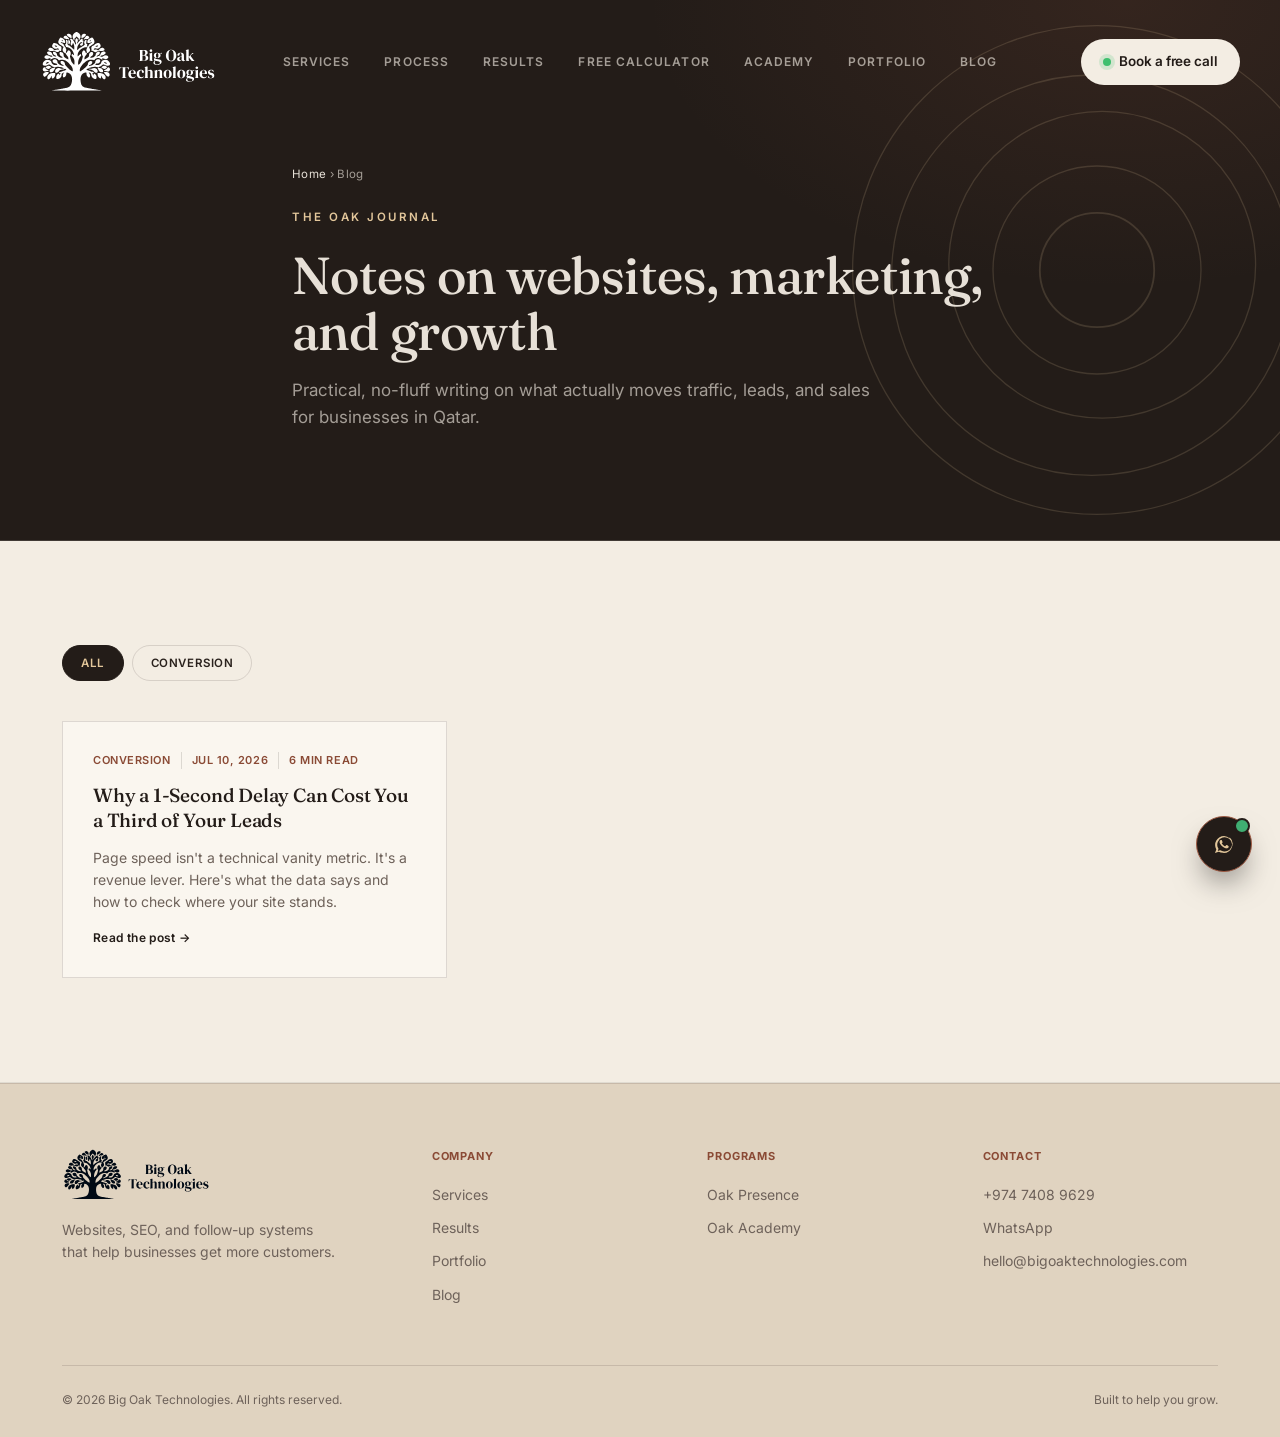
==== commit ad2e00dd: "Replace repo with local files" ====
--- a/blog/index.html
+++ b/blog/index.html
@@ -5,7 +5,30 @@
 <meta name="viewport" content="width=device-width, initial-scale=1.0">
 <title>Blog | Big Oak Technologies</title>
 <meta name="description" content="Practical guides on websites, SEO, and follow-up systems that help businesses get more customers.">
-<link rel="icon" href="../assets/img/favicon.png">
+<link rel="canonical" href="https://www.bigoaktechnologies.com/blog/index.html">
+<meta property="og:type" content="website">
+<meta property="og:site_name" content="Big Oak Technologies">
+<meta property="og:title" content="Blog | Big Oak Technologies">
+<meta property="og:description" content="Practical guides on websites, SEO, and follow-up systems that help businesses get more customers.">
+<meta property="og:url" content="https://www.bigoaktechnologies.com/blog/index.html">
+<meta property="og:image" content="https://www.bigoaktechnologies.com/assets/img/share/og-image.jpg">
+<meta property="og:image:secure_url" content="https://www.bigoaktechnologies.com/assets/img/share/og-image.jpg">
+<meta property="og:image:type" content="image/jpeg">
+<meta property="og:image:width" content="1200">
+<meta property="og:image:height" content="630">
+<meta property="og:image:alt" content="Big Oak Technologies logo">
+<meta property="og:locale" content="en_US">
+<meta name="twitter:card" content="summary_large_image">
+<meta name="twitter:title" content="Blog | Big Oak Technologies">
+<meta name="twitter:description" content="Practical guides on websites, SEO, and follow-up systems that help businesses get more customers.">
+<meta name="twitter:image" content="https://www.bigoaktechnologies.com/assets/img/share/og-image.jpg">
+<meta name="twitter:image:alt" content="Big Oak Technologies logo">
+<link rel="icon" href="../favicon.ico" sizes="48x48">
+<link rel="icon" type="image/png" sizes="96x96" href="../assets/img/icons/icon-96.png">
+<link rel="icon" type="image/png" sizes="192x192" href="../assets/img/icons/icon-192.png">
+<link rel="apple-touch-icon" sizes="180x180" href="../assets/img/icons/apple-touch-icon.png">
+<link rel="manifest" href="../site.webmanifest">
+<meta name="theme-color" content="#231C18">
 <link rel="preconnect" href="https://fonts.googleapis.com">
 <link href="https://fonts.googleapis.com/css2?family=Fraunces:ital,wght@0,300..700;1,300..700&family=Inter:wght@400;500;600;700&family=JetBrains+Mono:wght@400;500;600&display=swap" rel="stylesheet">
 <link rel="stylesheet" href="../assets/css/style.css">
@@ -14,7 +37,7 @@
 
 <div class="floating-nav" id="floatingNav">
   <a href="../index.html" class="floating-nav-brand">
-    <img src="../assets/img/logo-white.png" alt="Big Oak Technologies">
+    <img src="../assets/img/logo-white.svg" alt="Big Oak Technologies">
   </a>
   <div class="floating-nav-links" id="floatingNavLinks">
     <a href="../index.html#services">Services</a>
@@ -28,7 +51,7 @@
   <button class="floating-nav-toggle" aria-label="Open menu" aria-expanded="false" aria-controls="floatingNavLinks">
     <svg viewBox="0 0 24 24" fill="none" stroke="currentColor" stroke-width="2"><path d="M4 7h16M4 12h16M4 17h16"/></svg>
   </button>
-  <a href="https://wa.me/97474089629?text=Hi%20Big%20Oak%20Technologies%2C%20I%27d%20like%20to%20schedule%20a%20call." target="_blank" rel="noopener" class="btn btn-dark btn-sm floating-nav-cta">Schedule a Call</a>
+  <a href="https://wa.me/97474089629?text=Hi%20Big%20Oak%20Technologies%2C%20I%27d%20like%20to%20book%20a%20free%20call." target="_blank" rel="noopener" class="btn-call floating-nav-cta"><span class="btn-call-dot"></span>Book a free call</a>
 </div>
 
 
@@ -42,7 +65,7 @@
     <circle cx="200" cy="200" r="44" fill="none" stroke="#E3C79B" stroke-width="1.4"/>
   </svg>
   <div class="top-nav">
-    <a href="../index.html" class="top-nav-logo"><img src="../assets/img/logo-white.png" alt="Big Oak Technologies"></a>
+    <a href="../index.html" class="top-nav-logo"><img src="../assets/img/logo-white.svg" alt="Big Oak Technologies"></a>
     <div class="top-nav-menu">
       <a href="../index.html#services">Services</a>
       <a href="../index.html#process">Process</a>
@@ -53,7 +76,7 @@
       <a href="index.html">Blog</a>
     </div>
     <div class="top-nav-cta">
-      <a href="https://wa.me/97474089629?text=Hi%20Big%20Oak%20Technologies%2C%20I%27d%20like%20to%20schedule%20a%20call." target="_blank" rel="noopener" class="btn btn-dark btn-sm"><span class="btn-label">Schedule a Call</span></a>
+      <a href="https://wa.me/97474089629?text=Hi%20Big%20Oak%20Technologies%2C%20I%27d%20like%20to%20book%20a%20free%20call." target="_blank" rel="noopener" class="btn-call top-nav-call"><span class="btn-call-dot"></span>Book a free call</a>
       <button class="top-nav-toggle" aria-label="Open menu" aria-expanded="false">
         <svg viewBox="0 0 24 24" fill="none" stroke="currentColor" stroke-width="2"><path d="M4 7h16M4 12h16M4 17h16"/></svg>
       </button>
@@ -92,7 +115,7 @@
   <div class="wrap">
     <div class="footer-grid">
       <div>
-        <div class="footer-brand"><img src="../assets/img/logo-black.png" alt="Big Oak Technologies"></div>
+        <div class="footer-brand"><img src="../assets/img/logo-black.svg" alt="Big Oak Technologies"></div>
         <p style="font-size:14px; max-width:280px;">Websites, SEO, and follow-up systems that help businesses get more customers.</p>
       </div>
       <div>
--- a/assets/css/style.css
+++ b/assets/css/style.css
@@ -863,3 +863,17 @@
   .rc-feature{ align-items:flex-start; }
   .rc-stat{ text-align:center; }
 }
+
+/* ---------- BOOK A FREE CALL: pill CTA used in both navs ---------- */
+.btn-call{
+  display:inline-flex; align-items:center; gap:.6em; white-space:nowrap;
+  padding:12px 22px; border-radius:999px; border:0;
+  font-family:'Inter',sans-serif; font-weight:600; font-size:13.5px; letter-spacing:-.005em;
+  background:var(--paper); color:var(--ink);
+  transition:background-color .35s cubic-bezier(.7,0,.2,1), color .35s cubic-bezier(.7,0,.2,1), transform .2s ease;
+  will-change:transform;
+}
+.btn-call:hover{ background:var(--accent-hi); color:var(--ink); }
+.btn-call-dot{ width:8px; height:8px; border-radius:50%; background:#3FBF6E; box-shadow:0 0 0 4px rgba(63,191,110,.18); flex-shrink:0; }
+.floating-nav-cta.btn-call{ padding:11px 20px; }
+@media(max-width:900px){ .top-nav-cta .btn-call{ display:none; } }
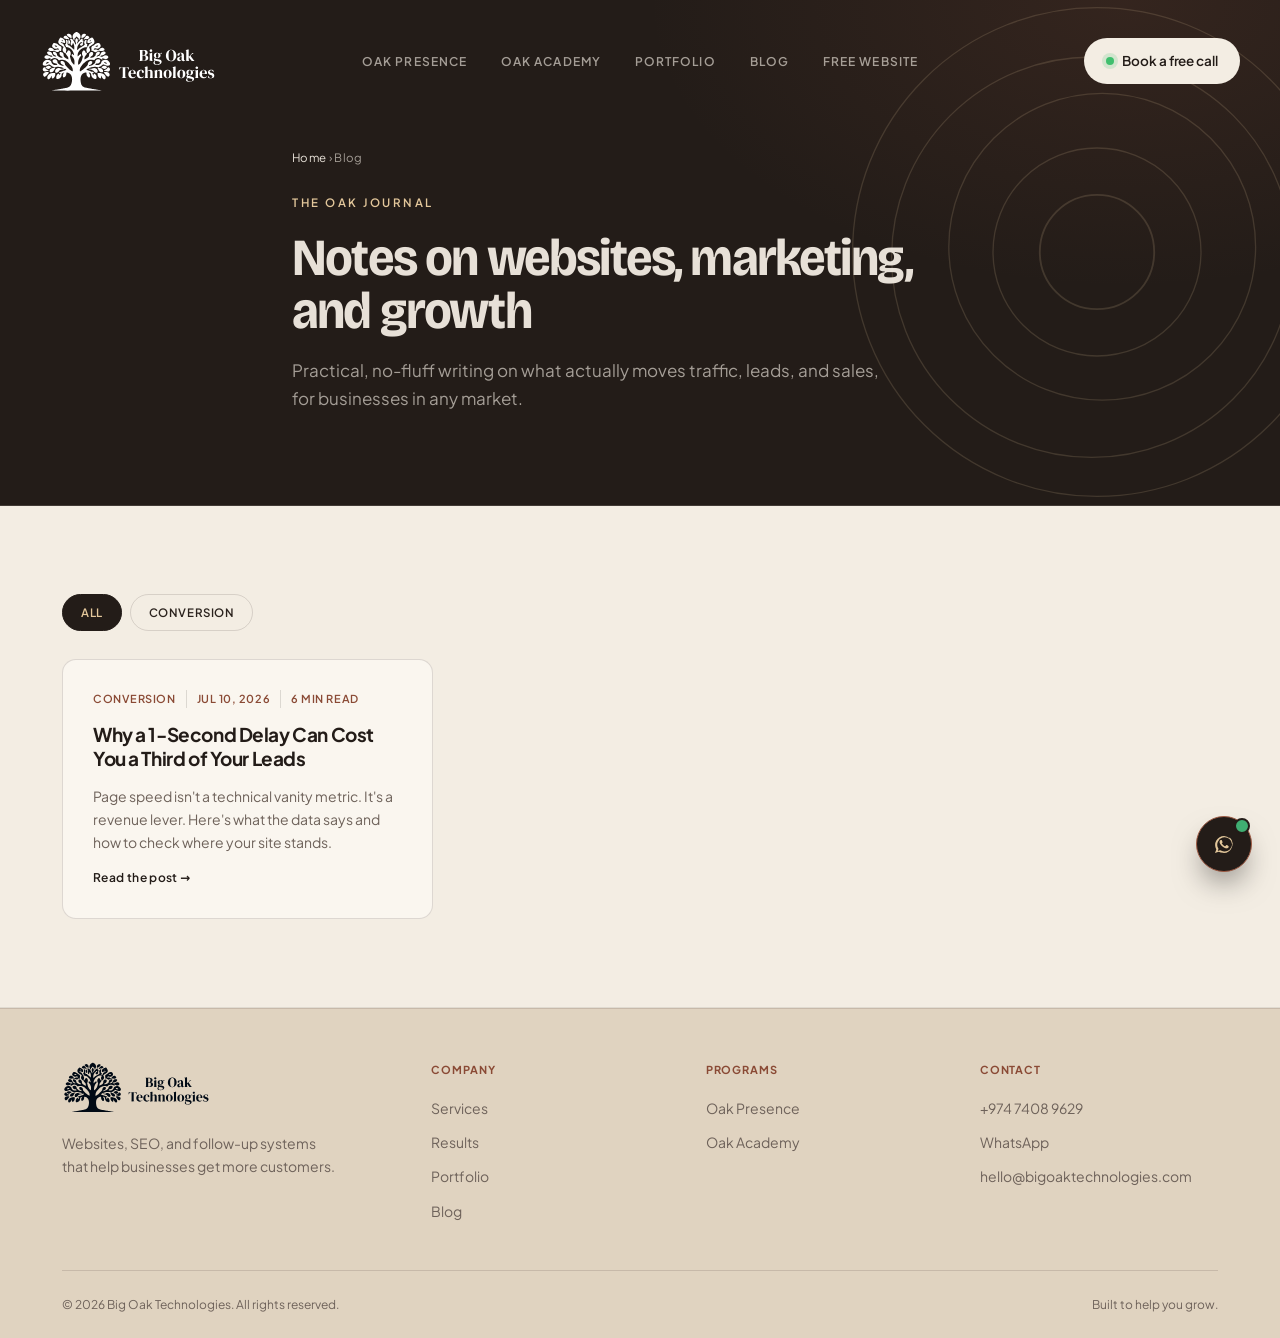
==== commit eb4ef145: "Replace repo with local files" ====
--- a/blog/index.html
+++ b/blog/index.html
@@ -29,8 +29,8 @@
 <link rel="apple-touch-icon" sizes="180x180" href="../assets/img/icons/apple-touch-icon.png">
 <link rel="manifest" href="../site.webmanifest">
 <meta name="theme-color" content="#231C18">
-<link rel="preconnect" href="https://fonts.googleapis.com">
-<link href="https://fonts.googleapis.com/css2?family=Fraunces:ital,wght@0,300..700;1,300..700&family=Inter:wght@400;500;600;700&family=JetBrains+Mono:wght@400;500;600&display=swap" rel="stylesheet">
+<link rel="preload" href="../assets/fonts/plus-jakarta-sans-var.woff2" as="font" type="font/woff2" crossorigin>
+<link rel="preload" href="../assets/fonts/bricolage-grotesque-var.woff2" as="font" type="font/woff2" crossorigin>
 <link rel="stylesheet" href="../assets/css/style.css">
 </head>
 <body>
@@ -40,18 +40,16 @@
     <img src="../assets/img/logo-white.svg" alt="Big Oak Technologies">
   </a>
   <div class="floating-nav-links" id="floatingNavLinks">
-    <a href="../index.html#services">Services</a>
-    <a href="../index.html#process">Process</a>
-    <a href="../index.html#results">Results</a>
-    <a href="../calculator.html">Free Calculator</a>
-    <a href="../academy.html">Academy</a>
+    <a href="../presence.html">Oak Presence</a>
+    <a href="../academy.html">Oak Academy</a>
     <a href="../portfolio.html">Portfolio</a>
-    <a href="index.html">Blog</a>
-  </div>
+    <a href="../blog/index.html">Blog</a>
+    <a href="../calculator.html">Free Website</a>
+  </div>
+  <a href="https://wa.me/97474089629?text=Hi%20Big%20Oak%20Technologies%2C%20I%27d%20like%20to%20book%20a%20free%20call." target="_blank" rel="noopener" class="btn-call floating-nav-cta"><span class="btn-call-dot"></span>Book a free call</a>
   <button class="floating-nav-toggle" aria-label="Open menu" aria-expanded="false" aria-controls="floatingNavLinks">
     <svg viewBox="0 0 24 24" fill="none" stroke="currentColor" stroke-width="2"><path d="M4 7h16M4 12h16M4 17h16"/></svg>
   </button>
-  <a href="https://wa.me/97474089629?text=Hi%20Big%20Oak%20Technologies%2C%20I%27d%20like%20to%20book%20a%20free%20call." target="_blank" rel="noopener" class="btn-call floating-nav-cta"><span class="btn-call-dot"></span>Book a free call</a>
 </div>
 
 
@@ -67,13 +65,11 @@
   <div class="top-nav">
     <a href="../index.html" class="top-nav-logo"><img src="../assets/img/logo-white.svg" alt="Big Oak Technologies"></a>
     <div class="top-nav-menu">
-      <a href="../index.html#services">Services</a>
-      <a href="../index.html#process">Process</a>
-      <a href="../index.html#results">Results</a>
-      <a href="../calculator.html">Free Calculator</a>
-      <a href="../academy.html">Academy</a>
-    <a href="../portfolio.html">Portfolio</a>
-      <a href="index.html">Blog</a>
+      <a href="../presence.html">Oak Presence</a>
+      <a href="../academy.html">Oak Academy</a>
+      <a href="../portfolio.html">Portfolio</a>
+      <a href="../blog/index.html">Blog</a>
+      <a href="../calculator.html">Free Website</a>
     </div>
     <div class="top-nav-cta">
       <a href="https://wa.me/97474089629?text=Hi%20Big%20Oak%20Technologies%2C%20I%27d%20like%20to%20book%20a%20free%20call." target="_blank" rel="noopener" class="btn-call top-nav-call"><span class="btn-call-dot"></span>Book a free call</a>
@@ -87,19 +83,17 @@
       <a href="tel:+97474089629" class="btn btn-line on-ink btn-sm">Call Us</a>
       <a href="https://wa.me/97474089629?text=Hi%20Big%20Oak%20Technologies%2C%20I%27d%20like%20to%20talk%20about%20growing%20my%20leads." target="_blank" rel="noopener" class="btn btn-dark btn-sm">WhatsApp</a>
     </div>
-    <a href="../index.html#services">Services</a>
-    <a href="../index.html#process">Process</a>
-    <a href="../index.html#results">Results</a>
-    <a href="../calculator.html">Free Calculator</a>
-    <a href="../academy.html">Academy</a>
+    <a href="../presence.html">Oak Presence</a>
+    <a href="../academy.html">Oak Academy</a>
     <a href="../portfolio.html">Portfolio</a>
-    <a href="index.html">Blog</a>
+    <a href="../blog/index.html">Blog</a>
+    <a href="../calculator.html">Free Website</a>
   </div>
   <div class="wrap">
     <div class="breadcrumb"><a href="../index.html">Home</a> &rsaquo; Blog</div>
     <span class="eyebrow on-ink">The Oak Journal</span>
     <h1>Notes on websites, marketing, and growth</h1>
-    <p class="lede">Practical, no-fluff writing on what actually moves traffic, leads, and sales for businesses in Qatar.</p>
+    <p class="lede">Practical, no-fluff writing on what actually moves traffic, leads, and sales, for businesses in any market.</p>
   </div>
 </section>
 
@@ -130,7 +124,7 @@
       <div>
         <h5>Programs</h5>
         <ul>
-          <li><a href="../index.html#presence">Oak Presence</a></li>
+          <li><a href="../presence.html">Oak Presence</a></li>
           <li><a href="../academy.html">Oak Academy</a></li>
         </ul>
       </div>
--- a/assets/css/style.css
+++ b/assets/css/style.css
@@ -1,12 +1,27 @@
 /* =========================================================
    BIG OAK TECHNOLOGIES — DESIGN SYSTEM ("Corniche")
-   Palette pulled from the hero video: warm marble dark (the
-   turntable), hazy Doha sky ivory, promenade sand, shop brick
-   and the gold of the shop sign. Low saturation throughout so
-   the page reads as one continuous scene with the video.
+   Warm marble dark, sky ivory, promenade sand, shop brick and
+   sign gold. Low saturation throughout.
+   Type: Bricolage Grotesque for hero-scale display type only,
+   Plus Jakarta Sans for everything people read, JetBrains Mono
+   only for calculator figures.
    ========================================================= */
 
+/* ---------- FONTS (self-hosted, no third-party requests) ---------- */
+@font-face{ font-family:'Bricolage Grotesque'; src:url('../fonts/bricolage-grotesque-var.woff2') format('woff2'); font-weight:200 800; font-stretch:75% 100%; font-style:normal; font-display:swap; }
+@font-face{ font-family:'Plus Jakarta Sans'; src:url('../fonts/plus-jakarta-sans-var.woff2') format('woff2'); font-weight:200 800; font-style:normal; font-display:swap; }
+@font-face{ font-family:'Plus Jakarta Sans'; src:url('../fonts/plus-jakarta-sans-var-italic.woff2') format('woff2'); font-weight:200 800; font-style:italic; font-display:swap; }
+@font-face{ font-family:'JetBrains Mono'; src:url('../fonts/jetbrains-mono-400.woff2') format('woff2'); font-weight:400; font-style:normal; font-display:swap; }
+@font-face{ font-family:'JetBrains Mono'; src:url('../fonts/jetbrains-mono-600.woff2') format('woff2'); font-weight:500 700; font-style:normal; font-display:swap; }
+
 :root{
+  /* ---- type ---- */
+  --font-display:'Bricolage Grotesque', 'Plus Jakarta Sans', system-ui, sans-serif;
+  --font-body:'Plus Jakarta Sans', system-ui, -apple-system, 'Segoe UI', Roboto, sans-serif;
+  --font-head:var(--font-body);
+  --card-gap:clamp(14px, 1.8vw, 22px);
+  --card-radius:14px;
+
   /* ---- palette ---- */
   --ink:      #231C18;   /* marble — warm brown-black from the turntable */
   --ink-2:    #2E2520;   /* raised marble panels */
@@ -42,10 +57,10 @@
 *{ box-sizing:border-box; margin:0; padding:0; }
 html{ scroll-behavior:smooth; overflow-x:hidden; }
 body{
-  font-family:'Inter', sans-serif;
+  font-family:var(--font-body);
   color:var(--text);
   background:var(--paper);
-  line-height:1.6;
+  line-height:1.65;
   font-size:16px;
   -webkit-font-smoothing:antialiased;
   overflow-x:hidden;
@@ -54,17 +69,17 @@
 img{ max-width:100%; display:block; }
 a{ color:inherit; text-decoration:none; }
 ul{ list-style:none; }
-h1,h2,h3,h4{ font-family:'Fraunces', serif; line-height:1.08; letter-spacing:-0.01em; color:var(--ink); font-weight:600; }
+h1,h2,h3,h4{ font-family:var(--font-head); line-height:1.12; letter-spacing:-0.022em; color:var(--ink); font-weight:700; }
 b,strong{ font-weight:600; }
 
 .wrap{ max-width:var(--maxw); margin:0 auto; padding:0 32px; }
-section{ padding:104px 0; border-bottom:1px solid var(--line-soft); }
-@media(max-width:768px){ section{ padding:68px 0; } .wrap{ padding:0 22px; } }
-@media(max-width:480px){ section{ padding:52px 0; } .wrap{ padding:0 18px; } }
+section{ padding:clamp(64px, 7vw, 88px) 0; border-bottom:1px solid var(--line-soft); }
+@media(max-width:768px){ section{ padding:56px 0; } .wrap{ padding:0 22px; } }
+@media(max-width:480px){ section{ padding:44px 0; } .wrap{ padding:0 18px; } }
 
 /* ---------- EYEBROW (luxury kicker — thin gold rule, no dot / no dash) ---------- */
 .eyebrow{
-  font-family:'Inter', sans-serif;
+  font-family:var(--font-body);
   font-size:11.5px; letter-spacing:0.22em; text-transform:uppercase;
   color:var(--accent-dim); font-weight:600;
   display:inline-flex; align-items:center; gap:12px;
@@ -80,7 +95,7 @@
   letter-spacing:.03em;
   cursor:pointer; border:1px solid transparent;
   transition:background .2s ease, color .2s ease, border-color .2s ease, transform .15s ease, box-shadow .2s ease;
-  white-space:nowrap; font-family:'Inter', sans-serif;
+  white-space:nowrap; font-family:var(--font-body);
 }
 .btn:active{ transform:translateY(1px); }
 
@@ -136,7 +151,7 @@
   border-bottom:1px solid var(--on-ink-line);
 }
 nav{ display:grid; grid-template-columns:auto 1fr auto; align-items:center; padding:20px 0; gap:24px; }
-.brand{ display:flex; align-items:center; gap:10px; font-family:'Fraunces', serif; font-weight:600; font-size:14px; color:var(--on-ink); flex-shrink:0; min-width:0; }
+.brand{ display:flex; align-items:center; gap:10px; font-family:var(--font-head); font-weight:700; font-size:14px; color:var(--on-ink); flex-shrink:0; min-width:0; }
 .brand img{ height:44px; width:auto; flex-shrink:0; }
 .brand-name{ white-space:nowrap; overflow:hidden; text-overflow:ellipsis; }
 .nav-links{ display:flex; gap:36px; align-items:center; justify-self:center; }
@@ -210,7 +225,7 @@
 .floating-nav-links{ display:flex; gap:24px; align-items:center; overflow-x:auto; scrollbar-width:none; flex-shrink:0; padding-left:6px; border-left:1px solid var(--on-ink-line); margin-left:2px; }
 .floating-nav-links::-webkit-scrollbar{ display:none; }
 .floating-nav-links a{
-  font-family:'Inter', sans-serif; font-size:11.5px; font-weight:600; text-transform:uppercase;
+  font-family:var(--font-body); font-size:11.5px; font-weight:600; text-transform:uppercase;
   letter-spacing:.08em; color:var(--on-ink-muted); white-space:nowrap; transition:color .15s;
 }
 .floating-nav-links a:hover{ color:var(--accent-hi); }
@@ -223,7 +238,7 @@
      under the pill instead of squeezing into (and wrapping inside) it. */
   .floating-nav{ top:12px; width:calc(100% - 24px); max-width:640px; padding:7px 7px 7px 16px; gap:12px; justify-content:space-between; }
   .floating-nav-toggle{ display:flex; }
-  .floating-nav-cta{ display:none; }
+  .floating-nav-cta{ display:inline-flex; margin-left:auto; }
   .floating-nav-links{
     display:none; position:absolute; top:calc(100% + 8px); left:0; right:0;
     flex-direction:column; align-items:stretch; gap:0; overflow:visible;
@@ -236,8 +251,12 @@
   .floating-nav-links a:last-child{ border-bottom:none; }
 }
 @media(max-width:520px){
-  .floating-nav-brand img{ height:36px; }
-}
+  .floating-nav-brand img{ height:34px; }
+  .floating-nav{ gap:8px; padding:6px 6px 6px 12px; }
+  .floating-nav-cta.btn-call{ padding:10px 14px; font-size:12.5px; }
+  .floating-nav-toggle{ width:38px; height:38px; }
+}
+@media(max-width:350px){ .floating-nav-cta .btn-call-dot{ display:none; } }
 @media (prefers-reduced-motion: reduce){ .floating-nav{ transition:opacity .2s ease; } }
 
 /* ---------- TOP NAV — sits inside each hero, scrolls away with it.
@@ -254,7 +273,7 @@
 .top-nav-logo img{ height:63px; width:auto; display:block; }
 .top-nav-menu{ justify-self:center; display:flex; gap:34px; align-items:center; }
 .top-nav-menu a{
-  font-family:'Inter', sans-serif; font-size:12px; font-weight:600; text-transform:uppercase;
+  font-family:var(--font-body); font-size:12px; font-weight:600; text-transform:uppercase;
   letter-spacing:.09em; color:var(--on-ink-muted); white-space:nowrap; transition:color .15s;
 }
 .top-nav-menu a:hover{ color:var(--accent-hi); }
@@ -266,7 +285,6 @@
 @media(max-width:900px){
   .top-nav{ grid-template-columns:auto auto; justify-content:space-between; padding:22px 20px 0; }
   .top-nav-menu{ display:none; }
-  .top-nav-cta .btn{ display:none; }
   .top-nav-toggle{ display:flex; }
 }
 @media(max-width:480px){ .top-nav-logo img{ height:53px; } }
@@ -313,7 +331,7 @@
    read as hand-set signage rather than a dashboard widget. */
 .ring-chip{
   position:absolute; display:flex; align-items:center; gap:10px;
-  font-family:'Inter', sans-serif; font-weight:600; font-size:11.5px; letter-spacing:.1em;
+  font-family:var(--font-body); font-weight:600; font-size:11.5px; letter-spacing:.1em;
   text-transform:uppercase; color:var(--on-ink-muted); white-space:nowrap;
 }
 .ring-chip::before{ content:""; width:20px; height:1px; background:var(--accent); flex-shrink:0; }
@@ -362,9 +380,9 @@
 .rc-hero .hero-content{ max-width:min(580px, 38vw); }
 .rc-hero .eyebrow{ color:var(--accent-hi); }
 .rc-hero .eyebrow::before{ background:var(--accent-hi); }
-.rc-hero h1{ color:var(--on-ink); font-size:clamp(36px,3.7vw,60px); margin:18px 0 22px; font-weight:500; text-shadow:0 2px 24px rgba(35,28,24,0.35); }
-.rc-hero h1 .accent{ color:var(--accent-hi); font-style:italic; font-weight:500; }
-.rc-hero .lede{ color:var(--on-ink); opacity:.82; font-size:17px; max-width:480px; margin-bottom:34px; font-family:'Inter',sans-serif; }
+.rc-hero h1{ color:var(--on-ink); font-size:clamp(36px,3.7vw,60px); margin:18px 0 22px; font-weight:700; text-shadow:0 2px 24px rgba(35,28,24,0.35); }
+.rc-hero h1 .accent{ color:var(--accent-hi); font-style:italic; font-weight:700; }
+.rc-hero .lede{ color:var(--on-ink); opacity:.82; font-size:17px; max-width:480px; margin-bottom:34px; font-family:var(--font-body); }
 .rc-hero .hero-cta-row{ display:flex; gap:14px; flex-wrap:wrap; }
 .rc-hero .hero-cta-row .btn{ white-space:normal; text-align:center; }
 .rc-hero .btn-line.on-ink{ background:rgba(35,28,24,0.35); backdrop-filter:blur(6px); }
@@ -406,39 +424,40 @@
 .rc-feature{ display:flex; flex-direction:column; gap:14px; }
 .rc-feature-icon{ width:26px; height:26px; display:flex; align-items:center; justify-content:center; }
 .rc-feature-icon svg{ width:22px; height:22px; stroke:var(--accent-dim); }
-.rc-feature h4{ color:var(--ink); font-size:16px; font-weight:500; }
+.rc-feature h4{ color:var(--ink); font-size:16px; font-weight:700; }
 .rc-feature a{ font-size:12px; font-weight:600; letter-spacing:.04em; text-transform:uppercase; color:var(--accent-dim); }
 .rc-feature a:hover{ color:var(--ink); }
 
 /* ---------- SECTION HEADS ---------- */
-.section-head{ max-width:640px; margin-bottom:56px; }
-.section-head h2{ font-size:clamp(28px,3.2vw,42px); margin-top:16px; font-weight:500; }
-.section-head p{ color:var(--muted); font-size:16.5px; margin-top:16px; font-family:'Inter',sans-serif; }
+.section-head{ max-width:640px; margin-bottom:clamp(28px, 3.4vw, 40px); }
+@media(max-width:600px){ .section-head{ margin-bottom:26px; } }
+.section-head h2{ font-size:clamp(28px,3.2vw,42px); margin-top:16px; font-weight:700; }
+.section-head p{ color:var(--muted); font-size:16.5px; margin-top:16px; font-family:var(--font-body); }
 .center{ text-align:center; margin-left:auto; margin-right:auto; }
 
 /* ---------- TRUST BAR + STATS ---------- */
 .rc-trust{ background:var(--paper); text-align:center; }
-.rc-trust h3{ color:var(--ink); font-size:clamp(24px,3.6vw,36px); font-weight:500; line-height:1.25; max-width:820px; margin:0 auto 44px; }
-.rc-trust h3 b{ color:var(--accent-dim); font-style:italic; font-weight:500; }
-.rc-stat-row{ display:grid; grid-template-columns:repeat(4,1fr); gap:1px; margin-bottom:48px; background:var(--line-soft); border:1px solid var(--line-soft); }
+.rc-trust h3{ color:var(--ink); font-size:clamp(24px,3.6vw,36px); font-weight:700; line-height:1.25; max-width:820px; margin:0 auto 44px; }
+.rc-trust h3 b{ color:var(--accent-dim); font-style:italic; font-weight:700; }
+.rc-stat-row{ display:grid; grid-template-columns:repeat(4,1fr); gap:var(--card-gap); margin-bottom:40px; }
 @media(max-width:700px){ .rc-stat-row{ grid-template-columns:1fr 1fr; } }
 .rc-stat{ background:var(--card); padding:30px 16px; }
-.rc-stat b{ display:block; font-family:'Fraunces', serif; font-weight:500; font-size:clamp(26px,3vw,34px); color:var(--ink); }
+.rc-stat b{ display:block; font-family:var(--font-head); font-weight:700; font-size:clamp(26px,3vw,34px); color:var(--ink); }
 .rc-stat span{ font-size:11.5px; color:var(--muted); font-weight:600; text-transform:uppercase; letter-spacing:.06em; }
 
 
 /* ---- service cards ---- */
 .rc-services{ background:var(--panel); border-bottom:1px solid var(--line-soft); }
 .rc-services h2{ color:var(--ink); }
-.rc-service-cards{ display:grid; grid-template-columns:repeat(3,1fr); gap:1px; margin-top:48px; background:var(--line); border:1px solid var(--line); }
-@media(max-width:900px){ .rc-service-cards{ grid-template-columns:1fr 1fr; } }
+.rc-service-cards{ display:grid; grid-template-columns:repeat(2,1fr); gap:var(--card-gap); }
+
 @media(max-width:600px){ .rc-service-cards{ grid-template-columns:1fr; } }
 .rc-service-card{ background:var(--card); padding:34px 30px; display:flex; flex-direction:column; gap:14px; transition:background .2s ease; }
 .rc-service-card:hover{ background:var(--paper); }
 .rc-service-icon{ width:42px; height:42px; border:1px solid var(--accent); border-radius:50%; display:flex; align-items:center; justify-content:center; }
 .rc-service-icon svg{ width:19px; height:19px; stroke:var(--accent-dim); }
-.rc-service-card h3{ font-size:19px; color:var(--ink); font-weight:500; }
-.rc-service-card p{ font-size:14.5px; color:var(--muted); flex:1; font-family:'Inter',sans-serif; }
+.rc-service-card h3{ font-size:19px; color:var(--ink); font-weight:700; }
+.rc-service-card p{ font-size:14.5px; color:var(--muted); flex:1; font-family:var(--font-body); }
 .rc-tag-row{ display:flex; gap:8px; flex-wrap:wrap; }
 .rc-tag{ font-size:10.5px; font-weight:600; letter-spacing:.05em; text-transform:uppercase; color:var(--accent-dim); border:1px solid var(--line); border-radius:999px; padding:6px 12px; }
 
@@ -447,42 +466,42 @@
 
 /* ---- marquee ---- */
 .rc-marquee{ background:var(--panel); border-bottom:1px solid var(--line-soft); padding:64px 0 0; text-align:center; }
-.rc-marquee h2{ color:var(--ink); max-width:820px; margin:0 auto 8px; font-size:clamp(26px,4.2vw,42px); line-height:1.15; font-weight:500; }
-.rc-marquee p{ color:var(--muted); font-size:14.5px; margin-bottom:28px; font-family:'Inter',sans-serif; }
+.rc-marquee h2{ color:var(--ink); max-width:820px; margin:0 auto 8px; font-size:clamp(26px,4.2vw,42px); line-height:1.15; font-weight:700; }
+.rc-marquee p{ color:var(--muted); font-size:14.5px; margin-bottom:28px; font-family:var(--font-body); }
 .rc-marquee .marquee-section{ background:var(--ink); border-bottom:none; padding:36px 0; }
 .rc-marquee .marquee-item{ color:var(--on-ink); font-size:clamp(22px,4vw,38px); font-style:italic; }
 .rc-marquee .marquee-dot{ color:var(--accent); font-size:clamp(14px,2vw,20px); }
 
 /* ---- values row ---- */
-.rc-values{ background:var(--panel); border-bottom:1px solid var(--line-soft); padding-top:64px; }
-.rc-values-grid{ display:grid; grid-template-columns:repeat(4,1fr); gap:1px; background:var(--line); border:1px solid var(--line); }
+.rc-values{ background:var(--panel); border-bottom:1px solid var(--line-soft); }
+.rc-values-grid{ display:grid; grid-template-columns:repeat(4,1fr); gap:var(--card-gap); }
 @media(max-width:760px){ .rc-values-grid{ grid-template-columns:1fr 1fr; } }
 @media(max-width:460px){ .rc-values-grid{ grid-template-columns:1fr; } }
 .rc-value-card{ background:var(--card); padding:28px 22px; text-align:center; }
 .rc-value-icon{ width:28px; height:20px; margin:0 auto 18px; display:flex; align-items:flex-end; justify-content:center; border-top:1px solid var(--accent); padding-top:12px; }
 .rc-value-icon svg{ width:17px; height:17px; stroke:var(--accent-dim); }
-.rc-value-card h4{ color:var(--ink); font-size:14.5px; margin-bottom:8px; font-weight:600; font-family:'Inter',sans-serif; letter-spacing:-0.01em; }
-.rc-value-card p{ color:var(--muted); font-size:13px; font-family:'Inter',sans-serif; }
+.rc-value-card h4{ color:var(--ink); font-size:14.5px; margin-bottom:8px; font-weight:700; font-family:var(--font-body); letter-spacing:-0.01em; }
+.rc-value-card p{ color:var(--muted); font-size:13px; font-family:var(--font-body); }
 
 /* ---- mid CTA ---- */
 .rc-mid-cta{ background:var(--ink); border-bottom:1px solid var(--on-ink-line); text-align:center; padding:80px 0; }
-.rc-mid-cta h2{ color:var(--on-ink); margin-bottom:30px; font-size:clamp(28px,5vw,50px); line-height:1.15; font-weight:500; font-style:italic; }
+.rc-mid-cta h2{ color:var(--on-ink); margin-bottom:30px; font-size:clamp(28px,5vw,50px); line-height:1.15; font-weight:700; font-style:italic; }
 
 /* ---- process ---- */
 .rc-process{ background:var(--paper); border-bottom:1px solid var(--line-soft); }
-.rc-process-layout{ display:grid; grid-template-columns:0.85fr 1.15fr; gap:56px; align-items:center; margin-top:24px; }
+.rc-process-layout{ display:grid; grid-template-columns:0.85fr 1.15fr; gap:clamp(32px, 4.5vw, 56px); align-items:center; }
 @media(max-width:820px){ .rc-process-layout{ grid-template-columns:1fr; } }
 .rc-process-image{ position:relative; justify-self:center; width:100%; border:1px solid var(--line); border-radius:2px; overflow:hidden; }
 .rc-process-image img{ display:block; width:100%; height:100%; object-fit:cover; aspect-ratio:4/5; filter:grayscale(45%) sepia(18%) saturate(120%) brightness(0.92) contrast(1.05); }
 .rc-process-image::after{ content:""; position:absolute; inset:0; background:linear-gradient(160deg, rgba(35,28,24,0.35), rgba(90,52,40,0.15) 55%, rgba(158,90,67,0.12)); mix-blend-mode:multiply; pointer-events:none; }
 .rc-process-image::before{ content:""; position:absolute; top:14px; left:14px; right:14px; bottom:14px; border:1px solid rgba(227,199,155,0.5); z-index:2; pointer-events:none; }
-@media(max-width:820px){ .rc-process-image{ max-width:420px; margin:0 auto 32px; } }
-.rc-steps{ display:flex; flex-direction:column; gap:28px; }
+@media(max-width:820px){ .rc-process-image{ max-width:none; margin:0; } .rc-process-image img{ aspect-ratio:16/9; } }
+.rc-steps{ display:flex; flex-direction:column; gap:22px; }
 .rc-step{ display:flex; gap:18px; align-items:flex-start; }
-.rc-step-dot{ width:36px; height:36px; border-radius:50%; border:1px solid var(--accent); color:var(--accent-dim); flex-shrink:0; display:flex; align-items:center; justify-content:center; font-family:'Fraunces', serif; font-weight:500; font-size:13px; }
+.rc-step-dot{ width:36px; height:36px; border-radius:50%; border:1px solid var(--accent); color:var(--accent-dim); flex-shrink:0; display:flex; align-items:center; justify-content:center; font-family:var(--font-head); font-weight:700; font-size:13px; }
 .rc-step-label{ font-size:11px; font-weight:600; text-transform:uppercase; letter-spacing:.08em; color:var(--accent-dim); margin-bottom:4px; }
-.rc-step h4{ color:var(--ink); font-size:17px; margin-bottom:4px; font-weight:500; }
-.rc-step p{ color:var(--muted); font-size:14px; font-family:'Inter',sans-serif; }
+.rc-step h4{ color:var(--ink); font-size:17px; margin-bottom:4px; font-weight:700; }
+.rc-step p{ color:var(--muted); font-size:14px; font-family:var(--font-body); }
 .rc-process .btn-primary{ margin-top:8px; }
 
 /* ---- results / testimonials ---- */
@@ -491,26 +510,26 @@
 .testimonials .section-head p{ color:var(--on-ink-muted); }
 .rc-results .eyebrow{ color:var(--accent-hi); }
 .rc-results .eyebrow::before{ background:var(--accent-hi); }
-.t-grid{ display:grid; grid-template-columns:repeat(3, 1fr); gap:1px; margin-top:40px; background:var(--on-ink-line); border:1px solid var(--on-ink-line); }
+.t-grid{ display:grid; grid-template-columns:repeat(3, 1fr); gap:var(--card-gap); }
 @media(max-width:900px){ .t-grid{ grid-template-columns:1fr; } }
 .t-card{ background:var(--ink); padding:32px 28px; display:flex; flex-direction:column; gap:16px; }
-.t-metric{ font-family:'Fraunces', serif; font-size:32px; font-weight:500; color:var(--accent-hi); }
-.t-quote{ font-size:14.5px; color:var(--on-ink); font-family:'Inter',sans-serif; }
-.t-person{ font-size:12px; color:var(--on-ink-muted); font-family:'Inter', sans-serif; font-weight:600; text-transform:uppercase; letter-spacing:.05em; }
+.t-metric{ font-family:var(--font-head); font-size:32px; font-weight:700; color:var(--accent-hi); }
+.t-quote{ font-size:14.5px; color:var(--on-ink); font-family:var(--font-body); }
+.t-person{ font-size:12px; color:var(--on-ink-muted); font-family:var(--font-body); font-weight:600; text-transform:uppercase; letter-spacing:.05em; }
 
 /* ---- presence split ---- */
 .rc-presence{ background:var(--oak-dark); border-bottom:1px solid var(--on-ink-line); position:relative; overflow:hidden; }
 .rc-presence::before{ content:""; position:absolute; inset:0; background:radial-gradient(ellipse 700px 500px at 15% 15%, rgba(158,90,67,0.16), transparent 60%); pointer-events:none; }
 .split{ display:grid; grid-template-columns:1fr 1fr; gap:64px; align-items:center; position:relative; z-index:1; }
-@media(max-width:900px){ .split{ grid-template-columns:1fr; gap:40px; } }
+@media(max-width:900px){ .split{ grid-template-columns:1fr; gap:28px; } }
 .split-visual{ display:flex; flex-direction:column; justify-content:center; gap:16px; }
 .split-visual .oak-ring-wrap{ width:100%; max-width:220px; margin-bottom:8px; }
 .badge-row{ display:flex; gap:10px; flex-wrap:wrap; margin-top:10px; }
-.badge{ font-family:'Inter', sans-serif; font-weight:600; font-size:11px; letter-spacing:.03em; border:1px solid rgba(227,199,155,0.35); border-radius:999px; padding:8px 15px; color:var(--on-ink); }
-.split h2{ font-size:clamp(26px,2.8vw,36px); margin-bottom:18px; color:var(--on-ink); font-weight:500; }
+.badge{ font-family:var(--font-body); font-weight:600; font-size:11px; letter-spacing:.03em; border:1px solid rgba(227,199,155,0.35); border-radius:999px; padding:8px 15px; color:var(--on-ink); }
+.split h2{ font-size:clamp(26px,2.8vw,36px); margin-bottom:18px; color:var(--on-ink); font-weight:700; }
 .split p{ color:var(--on-ink-muted); }
 .split ul{ margin:20px 0; display:flex; flex-direction:column; gap:14px; }
-.split ul li{ font-size:15px; color:var(--on-ink); display:flex; gap:12px; align-items:baseline; font-family:'Inter',sans-serif; padding-left:0; }
+.split ul li{ font-size:15px; color:var(--on-ink); display:flex; gap:12px; align-items:baseline; font-family:var(--font-body); padding-left:0; }
 .split ul li::before{ content:""; flex-shrink:0; width:14px; height:1px; background:var(--accent-hi); transform:translateY(-4px); }
 
 .rc-presence .eyebrow{ color:var(--accent-hi); }
@@ -519,16 +538,16 @@
 .rc-presence > .wrap > .section-head p{ color:var(--on-ink-muted); }
 
 /* ---- cre8tive grid ---- */
-.cre8tive-grid{ margin-top:56px; }
-.why-grid{ display:grid; grid-template-columns:repeat(4,1fr); gap:1px; background:var(--line); border:1px solid var(--line); }
+.cre8tive-grid{ margin-top:clamp(40px, 5vw, 56px); }
+.why-grid{ display:grid; grid-template-columns:repeat(4,1fr); gap:var(--card-gap); }
 @media(max-width:960px){ .why-grid{ grid-template-columns:repeat(2,1fr); } }
 @media(max-width:560px){ .why-grid{ grid-template-columns:1fr; } }
 .why-card{ background:var(--card); padding:32px 26px; transition:background .18s; }
 .why-card:hover{ background:var(--paper); }
 .why-icon{ width:34px; height:34px; margin-bottom:22px; }
 .why-icon svg{ width:100%; height:100%; stroke:var(--accent-dim); }
-.why-card h3{ font-size:17px; margin-bottom:8px; font-weight:500; }
-.why-card p{ font-size:14px; color:var(--muted); font-family:'Inter',sans-serif; }
+.why-card h3{ font-size:17px; margin-bottom:8px; font-weight:700; }
+.why-card p{ font-size:14px; color:var(--muted); font-family:var(--font-body); }
 
 /* ---------- FORMS ---------- */
 .rc-lead{ background:var(--paper); border-bottom:1px solid var(--line-soft); }
@@ -537,36 +556,36 @@
 @media(max-width:480px){ .lead-form{ padding:24px; } }
 .lead-form input, .lead-form select, .lead-form textarea{
   width:100%; padding:14px 15px; border-radius:1px; border:1px solid var(--line);
-  font-family:'Inter'; font-size:14px; margin-bottom:16px; background:var(--paper); color:var(--text);
+  font-family:var(--font-body); font-size:14px; margin-bottom:16px; background:var(--paper); color:var(--text);
 }
 .lead-form input:focus, .lead-form select:focus, .lead-form textarea:focus{ outline:none; border-color:var(--accent); }
-.lead-form label{ font-size:11px; color:var(--muted); font-family:'Inter', sans-serif; font-weight:600; margin-bottom:7px; display:block; text-transform:uppercase; letter-spacing:.06em; }
+.lead-form label{ font-size:11px; color:var(--muted); font-family:var(--font-body); font-weight:600; margin-bottom:7px; display:block; text-transform:uppercase; letter-spacing:.06em; }
 .form-status{ font-size:13px; margin-top:14px; color:var(--accent-dim); display:none; }
 
 /* ---------- FINAL CTA ---------- */
 .rc-final-cta{ background:var(--paper); }
-.final-cta{ background:linear-gradient(135deg, var(--ink) 0%, var(--oak-dark-2) 100%); color:var(--on-ink); text-align:center; padding:72px 32px; border:1px solid rgba(227,199,155,0.2); position:relative; overflow:hidden; }
+.final-cta{ background:linear-gradient(135deg, var(--ink) 0%, var(--oak-dark-2) 100%); color:var(--on-ink); text-align:center; padding:56px 32px; border-radius:var(--card-radius); border:1px solid rgba(227,199,155,0.2); position:relative; overflow:hidden; }
 .final-cta::before{ content:""; position:absolute; inset:0; background:radial-gradient(ellipse 600px 400px at 85% 15%, rgba(158,90,67,0.18), transparent 60%); pointer-events:none; }
 @media(max-width:480px){ .final-cta{ padding:44px 24px; } }
-.final-cta h2{ font-size:clamp(28px,3.4vw,42px); margin-bottom:16px; color:var(--on-ink); font-weight:500; position:relative; }
-.final-cta p{ color:var(--on-ink-muted); max-width:520px; margin:0 auto 34px; font-size:16px; font-family:'Inter',sans-serif; position:relative; }
+.final-cta h2{ font-size:clamp(28px,3.4vw,42px); margin-bottom:16px; color:var(--on-ink); font-weight:700; position:relative; }
+.final-cta p{ color:var(--on-ink-muted); max-width:520px; margin:0 auto 34px; font-size:16px; font-family:var(--font-body); position:relative; }
 .final-cta .btn-row{ display:flex; gap:14px; justify-content:center; flex-wrap:wrap; position:relative; }
 
 /* ---------- FOOTER (light parchment bookend — deliberately differs in
    shade from the dark navbar/hero above, so the logo swaps to the black
    mark here rather than repeating the white mark) ---------- */
-footer, footer.rc-footer{ background:var(--footer-bg); color:var(--muted); padding:64px 0 28px; border-top:1px solid var(--line); }
-.footer-grid{ display:grid; grid-template-columns:1.4fr 1fr 1fr 1fr; gap:40px; margin-bottom:48px; }
+footer, footer.rc-footer{ background:var(--footer-bg); color:var(--muted); padding:52px 0 24px; border-top:1px solid var(--line); }
+.footer-grid{ display:grid; grid-template-columns:1.4fr 1fr 1fr 1fr; gap:36px; margin-bottom:36px; }
 @media(max-width:768px){ .footer-grid{ grid-template-columns:1fr 1fr; gap:32px 24px; } }
 @media(max-width:480px){ .footer-grid{ grid-template-columns:1fr; gap:28px; } }
 .footer-brand{ display:flex; align-items:center; margin-bottom:18px; }
 .footer-brand img{ height:53px; width:auto; display:block; }
-footer h5{ color:var(--accent-dim); font-size:11px; font-family:'Inter', sans-serif; font-weight:700; text-transform:uppercase; letter-spacing:.08em; margin-bottom:18px; }
-footer ul li{ margin-bottom:11px; font-size:14px; font-family:'Inter',sans-serif; }
+footer h5{ color:var(--accent-dim); font-size:11px; font-family:var(--font-body); font-weight:700; text-transform:uppercase; letter-spacing:.08em; margin-bottom:18px; }
+footer ul li{ margin-bottom:11px; font-size:14px; font-family:var(--font-body); }
 footer ul li a{ color:var(--muted); }
-footer p{ font-family:'Inter',sans-serif; color:var(--muted); }
+footer p{ font-family:var(--font-body); color:var(--muted); }
 footer a:hover{ color:var(--ink); }
-.footer-bottom{ border-top:1px solid var(--line); padding-top:24px; font-size:12px; display:flex; justify-content:space-between; flex-wrap:wrap; gap:10px; font-family:'Inter', sans-serif; color:var(--muted); }
+.footer-bottom{ border-top:1px solid var(--line); padding-top:24px; font-size:12px; display:flex; justify-content:space-between; flex-wrap:wrap; gap:10px; font-family:var(--font-body); color:var(--muted); }
 
 /* ---------- FLOATING WHATSAPP — onyx + gold, on-theme, with a
    small live-status dot so it still reads unmistakably as chat/WhatsApp
@@ -593,36 +612,36 @@
 /* ---------- INTERIOR HERO (Academy / Calculator / Blog / Article)
    — dark onyx panel shared by every non-home page, each composing
    the Oak Ring differently so the hero still "spells the theme". ---------- */
-.interior-hero{ background:var(--ink); color:var(--on-ink); padding:0 0 76px; border-bottom:1px solid var(--on-ink-line); position:relative; z-index:2; overflow:hidden; overflow-x:clip; overflow-y:visible; }
-.interior-hero .wrap.hero-wrap, .interior-hero > .wrap{ margin-top:72px; }
+.interior-hero{ background:var(--ink); color:var(--on-ink); padding:0 0 60px; border-bottom:1px solid var(--on-ink-line); position:relative; z-index:2; overflow:hidden; overflow-x:clip; overflow-y:visible; }
+.interior-hero .wrap.hero-wrap, .interior-hero > .wrap{ margin-top:clamp(36px, 5vw, 56px); }
 .interior-hero::before{
   content:""; position:absolute; inset:0;
   background:radial-gradient(ellipse 800px 480px at 88% 0%, rgba(158,90,67,0.14), transparent 60%);
   pointer-events:none;
 }
 .interior-hero .wrap{ position:relative; z-index:1; }
-.interior-hero h1{ color:var(--on-ink); font-size:clamp(32px,4.4vw,52px); margin:18px 0 18px; font-weight:500; }
-.interior-hero h1 em{ font-style:italic; color:var(--accent-hi); font-weight:500; }
-.interior-hero p.lede{ color:var(--on-ink-muted); font-size:17px; max-width:600px; margin:0 0 32px; font-family:'Inter',sans-serif; }
+.interior-hero h1{ color:var(--on-ink); font-size:clamp(32px,4.4vw,52px); margin:18px 0 18px; font-weight:700; }
+.interior-hero h1 em{ font-style:italic; color:var(--accent-hi); font-weight:700; }
+.interior-hero p.lede{ color:var(--on-ink-muted); font-size:17px; max-width:600px; margin:0 0 32px; font-family:var(--font-body); }
 .interior-hero .hero-cta-row{ display:flex; gap:14px; flex-wrap:wrap; }
-.breadcrumb{ font-family:'Inter', sans-serif; font-size:11.5px; color:var(--on-ink-muted); margin-bottom:20px; letter-spacing:.03em; }
+.breadcrumb{ font-family:var(--font-body); font-size:11.5px; color:var(--on-ink-muted); margin-bottom:20px; letter-spacing:.03em; }
 .breadcrumb a{ color:var(--on-ink); }
 .breadcrumb a:hover{ color:var(--accent-hi); }
 
 /* ---- Academy hero: curriculum wheel layout ---- */
-.academy-hero .hero-wrap{ display:grid; grid-template-columns:1.1fr 0.9fr; gap:56px; align-items:center; }
+.academy-hero .hero-wrap{ display:grid; grid-template-columns:1.1fr 0.9fr; gap:clamp(28px, 4vw, 56px); align-items:center; }
 @media(max-width:900px){ .academy-hero .hero-wrap{ grid-template-columns:1fr; } }
 .academy-hero .hero-cta-row{ margin-top:6px; }
 .wheel-wrap{ position:relative; display:flex; align-items:center; justify-content:center; }
 .wheel-wrap .oak-ring-wrap{ width:100%; max-width:400px; }
-@media(max-width:900px){ .wheel-wrap{ order:-1; margin-bottom:8px; } .wheel-wrap .oak-ring-wrap{ max-width:300px; } }
+@media(max-width:900px){ .wheel-wrap{ order:-1; margin-bottom:0; } .wheel-wrap .oak-ring-wrap{ max-width:220px; } }
 
 /* ---- Calculator hero: instrument dial layout ---- */
-.calc-hero .hero-wrap{ display:grid; grid-template-columns:1.1fr 0.9fr; gap:56px; align-items:center; }
+.calc-hero .hero-wrap{ display:grid; grid-template-columns:1.1fr 0.9fr; gap:clamp(28px, 4vw, 56px); align-items:center; }
 @media(max-width:900px){ .calc-hero .hero-wrap{ grid-template-columns:1fr; } }
 .dial-wrap{ position:relative; display:flex; align-items:center; justify-content:center; }
 .dial-wrap .oak-ring-wrap{ width:100%; max-width:420px; }
-@media(max-width:900px){ .dial-wrap{ order:-1; margin-bottom:8px; } .dial-wrap .oak-ring-wrap{ max-width:320px; } }
+@media(max-width:900px){ .dial-wrap{ order:-1; margin-bottom:0; } .dial-wrap .oak-ring-wrap{ max-width:230px; } }
 
 /* ---- Blog hero: quiet editorial watermark ---- */
 .blog-hero{ text-align:left; }
@@ -631,8 +650,8 @@
 
 /* ---- Article hero ---- */
 .article-hero{ padding:0 0 64px; }
-.article-hero > .wrap{ margin-top:72px; }
-.article-hero .article-meta{ font-family:'Inter', sans-serif; font-size:12px; color:var(--accent-hi); display:flex; gap:0; margin-bottom:16px; text-transform:uppercase; letter-spacing:.05em; font-weight:600; }
+.article-hero > .wrap{ margin-top:clamp(36px, 5vw, 56px); }
+.article-hero .article-meta{ font-family:var(--font-body); font-size:12px; color:var(--accent-hi); display:flex; gap:0; margin-bottom:16px; text-transform:uppercase; letter-spacing:.05em; font-weight:600; }
 .article-hero .article-meta span{ padding:0 12px; }
 .article-hero .article-meta span:first-child{ padding-left:0; }
 .article-hero .article-meta span:not(:last-child){ border-right:1px solid var(--on-ink-line); }
@@ -645,63 +664,63 @@
 .proof-stat{ text-align:center; padding:40px 20px; border-left:1px solid var(--line-soft); }
 .proof-stat:first-child{ border-left:none; }
 @media(max-width:768px){ .proof-stat:nth-child(2n+1){ border-left:none; } .proof-stat{ border-left:1px solid var(--line-soft); border-top:1px solid var(--line-soft); } .proof-stat:nth-child(1),.proof-stat:nth-child(2){ border-top:none; } }
-.proof-stat b{ display:block; font-family:'Fraunces', serif; font-size:30px; color:var(--ink); font-weight:500; }
-.proof-stat span{ font-size:12px; color:var(--muted); font-family:'Inter', sans-serif; font-weight:500; }
+.proof-stat b{ display:block; font-family:var(--font-head); font-size:30px; color:var(--ink); font-weight:700; }
+.proof-stat span{ font-size:12px; color:var(--muted); font-family:var(--font-body); font-weight:500; }
 
 /* ---------- ACADEMY: PROGRAM CARDS ---------- */
-.programs-grid{ display:grid; grid-template-columns:1fr 1fr; gap:1px; background:var(--line); border:1px solid var(--line); }
+.programs-grid{ display:grid; grid-template-columns:1fr 1fr; gap:var(--card-gap); }
 @media(max-width:800px){ .programs-grid{ grid-template-columns:1fr; } }
 .program-card{ background:var(--card); padding:38px; display:flex; flex-direction:column; gap:16px; }
 @media(max-width:480px){ .program-card{ padding:24px; } }
 .program-card .tag{ align-self:flex-start; }
-.program-card h3{ font-size:23px; font-weight:500; }
-.program-card p.desc{ font-size:14.5px; color:var(--muted); font-family:'Inter',sans-serif; }
+.program-card h3{ font-size:23px; font-weight:700; }
+.program-card p.desc{ font-size:14.5px; color:var(--muted); font-family:var(--font-body); }
 .program-curriculum{ display:flex; flex-direction:column; gap:10px; margin:4px 0; }
-.program-curriculum li{ font-size:14px; color:var(--text); display:flex; gap:10px; align-items:baseline; font-family:'Inter',sans-serif; }
+.program-curriculum li{ font-size:14px; color:var(--text); display:flex; gap:10px; align-items:baseline; font-family:var(--font-body); }
 .program-curriculum li::before{ content:""; flex-shrink:0; width:12px; height:1px; background:var(--accent-dim); transform:translateY(-4px); }
 .program-meta{ display:flex; gap:20px; font-size:12px; color:var(--muted); font-family:'JetBrains Mono', monospace; padding-top:8px; border-top:1px solid var(--line-soft); }
 .program-meta b{ color:var(--ink); font-weight:600; }
 .program-card .btn{ align-self:flex-start; margin-top:4px; }
 .tag{
-  display:inline-block; font-family:'Inter', sans-serif; font-weight:600; font-size:10.5px; letter-spacing:.05em; text-transform:uppercase; color:var(--accent-dim);
+  display:inline-block; font-family:var(--font-body); font-weight:600; font-size:10.5px; letter-spacing:.05em; text-transform:uppercase; color:var(--accent-dim);
   border:1px solid var(--line); border-radius:999px; padding:5px 12px;
 }
 
 /* ---------- PROCESS GRID (Academy "how it works") ---------- */
-.process-grid{ display:grid; grid-template-columns:repeat(5, 1fr); gap:1px; background:var(--line); border:1px solid var(--line); }
+.process-grid{ display:grid; grid-template-columns:repeat(5, 1fr); gap:var(--card-gap); }
 @media(max-width:900px){ .process-grid{ grid-template-columns:repeat(2, 1fr);} }
 @media(max-width:560px){ .process-grid{ grid-template-columns:1fr;} }
 .process-step{ background:var(--card); padding:28px 24px; }
-.process-step .num{ font-family:'Fraunces', serif; color:var(--accent-dim); font-weight:500; font-size:20px; }
-.process-step h4{ font-size:16.5px; margin:12px 0 6px; font-weight:500; }
-.process-step p{ font-size:13.5px; color:var(--muted); font-family:'Inter',sans-serif; }
+.process-step .num{ font-family:var(--font-head); color:var(--accent-dim); font-weight:700; font-size:20px; }
+.process-step h4{ font-size:16.5px; margin:12px 0 6px; font-weight:700; }
+.process-step p{ font-size:13.5px; color:var(--muted); font-family:var(--font-body); }
 .services{ background:var(--panel); border-bottom:1px solid var(--line-soft); }
 
 /* ---------- BLOG ---------- */
-.blog-grid{ display:grid; grid-template-columns:repeat(auto-fill, minmax(320px,1fr)); gap:1px; background:transparent; }
+.blog-grid{ display:grid; grid-template-columns:repeat(auto-fill, minmax(min(320px,100%),1fr)); gap:var(--card-gap); background:transparent; }
 .blog-card{ background:var(--card); border:1px solid var(--line); padding:30px; display:flex; flex-direction:column; gap:14px; transition:background .18s; }
 .blog-card:hover{ background:var(--paper); }
-.blog-meta{ font-family:'Inter', sans-serif; font-weight:600; font-size:11px; color:var(--accent-dim); text-transform:uppercase; letter-spacing:.05em; display:flex; gap:10px; }
+.blog-meta{ font-family:var(--font-body); font-weight:600; font-size:11px; color:var(--accent-dim); text-transform:uppercase; letter-spacing:.05em; display:flex; gap:10px; }
 .blog-meta span:not(:first-child){ padding-left:10px; border-left:1px solid var(--line); }
-.blog-card h3{ font-size:19px; line-height:1.3; font-weight:500; }
-.blog-card p{ font-size:14px; color:var(--muted); flex:1; font-family:'Inter',sans-serif; }
-.blog-card .read-more{ font-family:'Inter', sans-serif; font-size:12px; color:var(--ink); font-weight:600; letter-spacing:.03em; }
+.blog-card h3{ font-size:19px; line-height:1.3; font-weight:700; }
+.blog-card p{ font-size:14px; color:var(--muted); flex:1; font-family:var(--font-body); }
+.blog-card .read-more{ font-family:var(--font-body); font-size:12px; color:var(--ink); font-weight:600; letter-spacing:.03em; }
 .blog-card:hover .read-more{ color:var(--accent-dim); }
-.blog-empty{ padding:64px 20px; text-align:center; color:var(--muted); font-family:'Inter', sans-serif; font-size:13px; }
-
-.blog-filter{ display:flex; gap:8px; flex-wrap:wrap; margin-bottom:40px; }
-.blog-filter button{ font-family:'Inter', sans-serif; font-weight:600; font-size:11.5px; text-transform:uppercase; letter-spacing:.05em; padding:10px 18px; border-radius:999px; border:1px solid var(--line); background:transparent; color:var(--text); cursor:pointer; transition:all .15s; }
+.blog-empty{ padding:64px 20px; text-align:center; color:var(--muted); font-family:var(--font-body); font-size:13px; }
+
+.blog-filter{ display:flex; gap:8px; flex-wrap:wrap; margin-bottom:28px; }
+.blog-filter button{ font-family:var(--font-body); font-weight:600; font-size:11.5px; text-transform:uppercase; letter-spacing:.05em; padding:10px 18px; border-radius:999px; border:1px solid var(--line); background:transparent; color:var(--text); cursor:pointer; transition:all .15s; }
 .blog-filter button:hover{ border-color:var(--accent); color:var(--accent-dim); }
 .blog-filter button.active{ background:var(--ink); color:var(--accent-hi); border-color:var(--ink); }
 
 /* ---------- PORTFOLIO ---------- */
 .portfolio-hero{ text-align:left; }
 .portfolio-hero .wrap{ max-width:760px; }
-.portfolio-hero h1{ font-size:clamp(38px,6vw,64px); font-weight:600; }
-.portfolio-tap-hint{ display:inline-flex; align-items:center; gap:10px; font-family:'Inter', sans-serif; font-size:12.5px; font-weight:600; letter-spacing:.04em; text-transform:uppercase; color:var(--accent-hi); margin-top:26px; }
+.portfolio-hero h1{ font-size:clamp(38px,6vw,64px); font-weight:700; }
+.portfolio-tap-hint{ display:inline-flex; align-items:center; gap:10px; font-family:var(--font-body); font-size:12.5px; font-weight:600; letter-spacing:.04em; text-transform:uppercase; color:var(--accent-hi); margin-top:26px; }
 .portfolio-tap-hint svg{ width:15px; height:15px; flex-shrink:0; }
 
-.portfolio-grid{ display:grid; grid-template-columns:repeat(auto-fill, minmax(320px,1fr)); gap:28px; }
+.portfolio-grid{ display:grid; grid-template-columns:repeat(auto-fill, minmax(min(320px,100%),1fr)); gap:var(--card-gap); }
 .portfolio-card{
   background:var(--card); display:flex; flex-direction:column; text-decoration:none;
   border:1px solid var(--line); border-radius:var(--radius); overflow:hidden;
@@ -759,50 +778,49 @@
 .portfolio-card:hover .portfolio-preview-veil{ opacity:1; }
 .portfolio-preview-veil span{
   display:inline-flex; align-items:center; gap:8px;
-  font-family:'Inter', sans-serif; font-size:11px; font-weight:600; letter-spacing:.05em; text-transform:uppercase;
+  font-family:var(--font-body); font-size:11px; font-weight:600; letter-spacing:.05em; text-transform:uppercase;
   color:var(--on-ink); background:rgba(35,28,24,0.7); border:1px solid var(--on-ink-line); border-radius:999px; padding:8px 16px;
 }
 
 .portfolio-info{ padding:22px 24px 24px; display:flex; flex-direction:column; gap:8px; flex:1; }
 .portfolio-info .tag{ align-self:flex-start; }
-.portfolio-info h3{ font-size:18.5px; font-weight:500; }
-.portfolio-info p{ font-size:13.5px; color:var(--muted); font-family:'Inter',sans-serif; flex:1; }
+.portfolio-info h3{ font-size:18.5px; font-weight:700; }
+.portfolio-info p{ font-size:13.5px; color:var(--muted); font-family:var(--font-body); flex:1; }
 .portfolio-info .portfolio-link-out{
   display:inline-flex; align-items:center; gap:6px; margin-top:2px;
-  font-family:'Inter', sans-serif; font-size:11.5px; font-weight:600; letter-spacing:.03em; color:var(--ink);
+  font-family:var(--font-body); font-size:11.5px; font-weight:600; letter-spacing:.03em; color:var(--ink);
 }
 .portfolio-card:hover .portfolio-link-out{ color:var(--accent-dim); }
 .portfolio-info .portfolio-link-out svg{ width:12px; height:12px; transition:transform .15s ease; }
 .portfolio-card:hover .portfolio-link-out svg{ transform:translate(2px,-2px); }
 
-.portfolio-preview-more{ display:flex; justify-content:center; margin-top:40px; }
+.portfolio-preview-more{ display:flex; justify-content:center; margin-top:32px; }
 
 @media(max-width:480px){
-  .portfolio-grid{ gap:20px; }
   .portfolio-preview{ padding-top:78%; }
   .portfolio-info{ padding:18px 20px 20px; }
 }
 
 /* ---------- ARTICLE (single post) ---------- */
 .article-wrap{ max-width:720px; margin:0 auto; padding:0 32px; }
-.article-body{ padding:72px 0 100px; background:var(--paper); }
-.article-body h2{ font-size:27px; margin:44px 0 16px; font-weight:500; }
-.article-body h3{ font-size:20px; margin:32px 0 12px; font-weight:500; }
-.article-body p{ font-size:17px; color:var(--text); margin-bottom:20px; font-family:'Inter',sans-serif; }
+.article-body{ padding:56px 32px 72px; background:var(--paper); }
+.article-body h2{ font-size:27px; margin:44px 0 16px; font-weight:700; }
+.article-body h3{ font-size:20px; margin:32px 0 12px; font-weight:700; }
+.article-body p{ font-size:17px; color:var(--text); margin-bottom:20px; font-family:var(--font-body); }
 .article-body ul{ margin:0 0 20px 0; }
-.article-body ul li{ font-size:16px; color:var(--text); padding-left:22px; position:relative; margin-bottom:11px; font-family:'Inter',sans-serif; }
+.article-body ul li{ font-size:16px; color:var(--text); padding-left:22px; position:relative; margin-bottom:11px; font-family:var(--font-body); }
 .article-body ul li::before{ content:""; position:absolute; left:0; top:11px; width:6px; height:1px; background:var(--accent); }
-.article-body blockquote{ border-left:2px solid var(--accent); padding:6px 0 6px 24px; font-family:'Fraunces', serif; font-weight:500; font-style:italic; font-size:21px; color:var(--ink); margin:30px 0; }
+.article-body blockquote{ border-left:2px solid var(--accent); padding:6px 0 6px 24px; font-family:var(--font-head); font-weight:500; font-style:italic; font-size:21px; color:var(--ink); margin:30px 0; }
 .article-cta{ border:1px solid var(--line); padding:32px; margin-top:52px; display:flex; justify-content:space-between; align-items:center; gap:20px; flex-wrap:wrap; background:var(--card); }
-.article-cta h4{ font-size:17px; margin-bottom:4px; font-weight:500; }
-.article-cta p{ font-size:14px; color:var(--muted); margin:0; font-family:'Inter',sans-serif; }
+.article-cta h4{ font-size:17px; margin-bottom:4px; font-weight:700; }
+.article-cta p{ font-size:14px; color:var(--muted); margin:0; font-family:var(--font-body); }
 
 /* ---------- MARQUEE (generic, used standalone if present) ---------- */
 .marquee-section{ background:var(--ink); overflow:hidden; padding:24px 0; border-bottom:1px solid var(--on-ink-line); }
 .marquee-track{ display:flex; width:max-content; animation:marquee-scroll 34s linear infinite; }
 .marquee-section:hover .marquee-track{ animation-play-state:paused; }
 .marquee-item{
-  font-family:'Fraunces', sans-serif; font-weight:500; font-size:clamp(18px,2.6vw,24px);
+  font-family:var(--font-head); font-weight:500; font-size:clamp(18px,2.6vw,24px);
   color:var(--on-ink); letter-spacing:.01em; white-space:nowrap; padding:0 22px;
 }
 @keyframes marquee-scroll{ from{ transform:translateX(0); } to{ transform:translateX(-50%); } }
@@ -813,19 +831,19 @@
 @media(max-width:960px){ .calc-grid{ grid-template-columns:1fr; } }
 .calc-panel{ background:var(--card); border:1px solid var(--line); padding:36px; }
 @media(max-width:480px){ .calc-panel{ padding:22px; } .result-row{ padding:20px 22px !important; } .results-cta{ padding:0 22px 22px !important; } .result-source{ padding:16px 22px 22px !important; } .lh-box{ padding:24px !important; } }
-.calc-panel h3{ font-size:21px; margin-bottom:8px; font-weight:500; }
-.calc-panel .hint{ font-size:12px; color:var(--muted); margin:-10px 0 18px; font-family:'Inter', sans-serif; }
+.calc-panel h3{ font-size:21px; margin-bottom:8px; font-weight:700; }
+.calc-panel .hint{ font-size:12px; color:var(--muted); margin:-10px 0 18px; font-family:var(--font-body); }
 .field-row{ margin-bottom:18px; }
-.field-row label{ font-size:11px; color:var(--muted); font-family:'Inter', sans-serif; font-weight:600; margin-bottom:7px; display:block; text-transform:uppercase; letter-spacing:.06em; }
-.field-row .optional{ text-transform:none; letter-spacing:0; color:var(--muted); font-family:'Inter'; font-weight:400; }
-.field-row input{ width:100%; padding:14px 15px; border:1px solid var(--line); font-family:'Inter'; font-size:15px; background:var(--paper); color:var(--text); }
+.field-row label{ font-size:11px; color:var(--muted); font-family:var(--font-body); font-weight:600; margin-bottom:7px; display:block; text-transform:uppercase; letter-spacing:.06em; }
+.field-row .optional{ text-transform:none; letter-spacing:0; color:var(--muted); font-family:var(--font-body); font-weight:400; }
+.field-row input{ width:100%; padding:14px 15px; border:1px solid var(--line); font-family:var(--font-body); font-size:15px; background:var(--paper); color:var(--text); }
 .currency-input{ display:flex; gap:8px; margin-bottom:18px; }
-.currency-input select{ width:112px; flex-shrink:0; padding:14px 8px; border:1px solid var(--line); font-family:'Inter', sans-serif; font-size:14px; background:var(--paper); color:var(--text); cursor:pointer; }
+.currency-input select{ width:112px; flex-shrink:0; padding:14px 8px; border:1px solid var(--line); font-family:var(--font-body); font-size:14px; background:var(--paper); color:var(--text); cursor:pointer; }
 .currency-input select:focus{ outline:none; border-color:var(--accent); }
 .currency-input input{ flex:1; min-width:0; margin-bottom:0; }
 @media(max-width:380px){ .currency-input{ flex-direction:column; } .currency-input select{ width:100%; margin-bottom:8px; } }
 .field-row input:focus{ outline:none; border-color:var(--accent); }
-.field-note{ font-size:11.5px; color:var(--muted); margin-top:6px; font-family:'Inter', sans-serif; }
+.field-note{ font-size:11.5px; color:var(--muted); margin-top:6px; font-family:var(--font-body); }
 #calcStatus{ font-size:13px; color:var(--accent-dim); margin-top:10px; display:none; }
 
 .results-panel{ border:1px solid var(--ink); background:var(--ink); color:var(--on-ink); }
@@ -835,19 +853,19 @@
 .results-empty svg{ width:38px; height:38px; stroke:var(--accent-hi); margin:0 auto 20px; }
 .results-body{ display:none; }
 .result-row{ display:grid; grid-template-columns:1fr auto; gap:12px; align-items:center; padding:24px 32px; border-bottom:1px solid var(--on-ink-line); }
-.result-row .rlabel{ font-family:'Inter', sans-serif; font-weight:600; font-size:11.5px; color:var(--on-ink-muted); text-transform:uppercase; letter-spacing:.05em; }
-.result-row .rvalue{ font-family:'JetBrains Mono', monospace; font-size:22px; color:var(--on-ink); text-align:right; font-weight:500; }
+.result-row .rlabel{ font-family:var(--font-body); font-weight:600; font-size:11.5px; color:var(--on-ink-muted); text-transform:uppercase; letter-spacing:.05em; }
+.result-row .rvalue{ font-family:'JetBrains Mono', monospace; font-size:22px; color:var(--on-ink); text-align:right; font-weight:700; }
 .result-row.hero-row{ padding:32px 32px 28px; border-bottom:1px solid var(--on-ink-line); background:rgba(158,90,67,0.08); }
 .result-row.hero-row .rlabel{ color:var(--accent-hi); font-size:12.5px; }
-.result-row.hero-row .rvalue{ font-size:36px; color:var(--accent-hi); font-family:'Fraunces', serif; font-weight:500; }
+.result-row.hero-row .rvalue{ font-size:36px; color:var(--accent-hi); font-family:var(--font-head); font-weight:700; }
 .result-source{ padding:18px 32px 28px; font-size:11.5px; color:var(--on-ink-muted); font-family:'JetBrains Mono', monospace; }
 .results-cta{ padding:0 32px 32px; display:flex; gap:12px; flex-wrap:wrap; }
 
 .lh-box{ border:1px solid var(--line); background:var(--panel); padding:32px 34px; display:flex; gap:24px; align-items:center; flex-wrap:wrap; }
 .lh-box .lh-icon{ width:46px; height:46px; flex-shrink:0; }
 .lh-box .lh-icon svg{ width:100%; height:100%; }
-.lh-box h3{ font-size:18px; margin-bottom:4px; font-weight:500; }
-.lh-box p{ font-size:14.5px; color:var(--muted); max-width:480px; font-family:'Inter',sans-serif; }
+.lh-box h3{ font-size:18px; margin-bottom:4px; font-weight:700; }
+.lh-box p{ font-size:14.5px; color:var(--muted); max-width:480px; font-family:var(--font-body); }
 
 /* ---- shared card polish ---- */
 .rc-stat, .rc-service-card, .rc-value-card, .t-card,
@@ -868,7 +886,7 @@
 .btn-call{
   display:inline-flex; align-items:center; gap:.6em; white-space:nowrap;
   padding:12px 22px; border-radius:999px; border:0;
-  font-family:'Inter',sans-serif; font-weight:600; font-size:13.5px; letter-spacing:-.005em;
+  font-family:var(--font-body); font-weight:600; font-size:13.5px; letter-spacing:-.005em;
   background:var(--paper); color:var(--ink);
   transition:background-color .35s cubic-bezier(.7,0,.2,1), color .35s cubic-bezier(.7,0,.2,1), transform .2s ease;
   will-change:transform;
@@ -876,4 +894,100 @@
 .btn-call:hover{ background:var(--accent-hi); color:var(--ink); }
 .btn-call-dot{ width:8px; height:8px; border-radius:50%; background:#3FBF6E; box-shadow:0 0 0 4px rgba(63,191,110,.18); flex-shrink:0; }
 .floating-nav-cta.btn-call{ padding:11px 20px; }
-@media(max-width:900px){ .top-nav-cta .btn-call{ display:none; } }
+@media(max-width:900px){ .top-nav-cta{ gap:8px; } }
+@media(max-width:480px){ .top-nav-cta .btn-call{ padding:10px 14px; font-size:12.5px; } .top-nav-logo img{ height:44px !important; } .top-nav{ padding:18px 16px 0 !important; } }
+@media(max-width:350px){ .top-nav-cta .btn-call-dot{ display:none; } }
+
+/* =========================================================
+   SEPTEMBER 2026 REVISION
+   ========================================================= */
+
+/* ---------- Hero-scale display type (Bricolage Grotesque) ----------
+   Only headlines at hero size use the display face; every heading and
+   paragraph people actually read stays in Plus Jakarta Sans. */
+.interior-hero h1, .portfolio-hero h1{
+  font-family:var(--font-display); font-weight:700; font-optical-sizing:auto;
+  font-stretch:92%; letter-spacing:-0.035em; line-height:1.02;
+}
+.interior-hero h1 em{ font-style:normal; color:var(--accent-hi); }
+.t-metric, .proof-stat b, .result-row.hero-row .rvalue{ font-family:var(--font-display); font-weight:700; letter-spacing:-0.02em; }
+.article-body blockquote{ font-weight:500; }
+
+/* ---------- Cards: evenly spaced, each on its own ---------- */
+.rc-service-card, .rc-value-card, .why-card, .program-card, .process-step,
+.rc-stat, .blog-card, .t-card, .portfolio-card{
+  border:1px solid var(--line); border-radius:var(--card-radius);
+}
+.t-card{ background:var(--ink-2); border-color:var(--on-ink-line); }
+.rc-presence .why-card{ border-color:transparent; }
+.lead-form, .calc-panel, .lh-box, .article-cta{ border-radius:var(--card-radius); }
+.results-panel{ border-radius:var(--card-radius); overflow:hidden; }
+.rc-process-image{ border-radius:var(--card-radius); }
+.rc-service-cards{ grid-template-columns:repeat(4,1fr); }
+@media(max-width:1100px){ .rc-service-cards{ grid-template-columns:repeat(2,1fr); } }
+@media(max-width:600px){ .rc-service-cards{ grid-template-columns:1fr; } }
+.rc-service-card{ padding:28px 24px; }
+.rc-value-card{ padding:26px 22px; }
+.why-card{ padding:26px 24px; }
+.why-icon{ margin-bottom:16px; }
+@media(max-width:600px){
+  .rc-service-card, .rc-value-card, .why-card, .t-card, .process-step{ padding:22px 20px; }
+}
+
+/* ---------- Links out to Oak Presence and Oak Academy ---------- */
+.rc-more{ display:grid; grid-template-columns:1fr 1fr; gap:var(--card-gap); margin-top:var(--card-gap); }
+@media(max-width:700px){ .rc-more{ grid-template-columns:1fr; } }
+.rc-more-card{
+  display:flex; align-items:center; justify-content:space-between; gap:20px;
+  padding:24px 26px; border-radius:var(--card-radius);
+  background:var(--ink); border:1px solid var(--ink); color:var(--on-ink);
+  transition:background .2s ease, border-color .2s ease;
+}
+.rc-more-card:hover{ background:var(--ink-2); border-color:rgba(227,199,155,0.4); }
+.rc-more-card h3{ color:var(--on-ink); font-size:18px; margin-bottom:4px; }
+.rc-more-card p{ color:var(--on-ink-muted); font-size:14px; line-height:1.5; }
+.rc-more-go{
+  flex-shrink:0; width:44px; height:44px; border-radius:50%;
+  border:1px solid rgba(227,199,155,0.4); color:var(--accent-hi);
+  display:flex; align-items:center; justify-content:center;
+  transition:background .2s ease, color .2s ease, transform .2s ease;
+}
+.rc-more-go svg{ width:18px; height:18px; }
+.rc-more-card:hover .rc-more-go{ background:var(--accent-hi); color:var(--ink); transform:rotate(-45deg); }
+
+/* ---------- Cursor ----------
+   A small drawn arrow rendered by the operating system itself, so it
+   never lags behind the mouse. Ink with an ivory edge reads on both the
+   dark and the light sections; it turns gold over anything clickable. */
+html{
+  cursor:url("data:image/svg+xml,%3Csvg xmlns='http://www.w3.org/2000/svg' width='22' height='22' viewBox='0 0 22 22'%3E%3Cpath d='M3.5 2.5v15l4-3.7 2.7 5.9 2.6-1.2-2.7-5.8h5.6z' fill='%23231C18' stroke='%23F3EDE3' stroke-width='1.4' stroke-linejoin='round'/%3E%3C/svg%3E") 3 2, auto;
+}
+a, button, [role="button"], summary, label[for], select, .r-panel, .blog-filter button{
+  cursor:url("data:image/svg+xml,%3Csvg xmlns='http://www.w3.org/2000/svg' width='22' height='22' viewBox='0 0 22 22'%3E%3Cpath d='M3.5 2.5v15l4-3.7 2.7 5.9 2.6-1.2-2.7-5.8h5.6z' fill='%23E3C79B' stroke='%23231C18' stroke-width='1.4' stroke-linejoin='round'/%3E%3C/svg%3E") 3 2, pointer;
+}
+input:not([type="range"]):not([type="checkbox"]):not([type="radio"]), textarea{ cursor:text; }
+
+/* ---------- Oak Presence page ---------- */
+.presence-hero .hero-wrap{ display:grid; grid-template-columns:1.1fr 0.9fr; gap:clamp(28px, 4vw, 56px); align-items:center; }
+.presence-hero .oak-ring-wrap{ width:100%; max-width:340px; justify-self:center; }
+@media(max-width:900px){ .presence-hero .hero-wrap{ grid-template-columns:1fr; } .presence-hero .oak-ring-wrap{ order:-1; max-width:170px; justify-self:start; } }
+.presence-hero .badge-row{ margin:0 0 28px; }
+@media(max-width:600px){
+  .rc-service-cards{ text-align:left; }
+  .rc-service-card{ align-items:flex-start; display:grid; grid-template-columns:42px 1fr; column-gap:16px; row-gap:8px; }
+  .rc-service-card > :not(.rc-service-icon){ grid-column:2; }
+  .rc-service-icon{ grid-row:1 / span 3; }
+  .rc-values-grid{ grid-template-columns:1fr 1fr; }
+  .rc-value-card{ padding:20px 16px; }
+}
+@media(max-width:380px){ .rc-values-grid{ grid-template-columns:1fr; } }
+
+@media(max-width:480px){ .article-body{ padding:40px 20px 56px; } }
+@media(max-width:560px){
+  .why-card{ display:grid; grid-template-columns:30px 1fr; column-gap:14px; align-items:start; }
+  .why-card .why-icon{ width:26px; height:26px; margin:2px 0 0; grid-row:1 / span 2; }
+  .why-card > :not(.why-icon){ grid-column:2; }
+}
+
+.rc-process-image picture{ display:block; height:100%; }
+.portfolio-shot{ object-position:left top; }
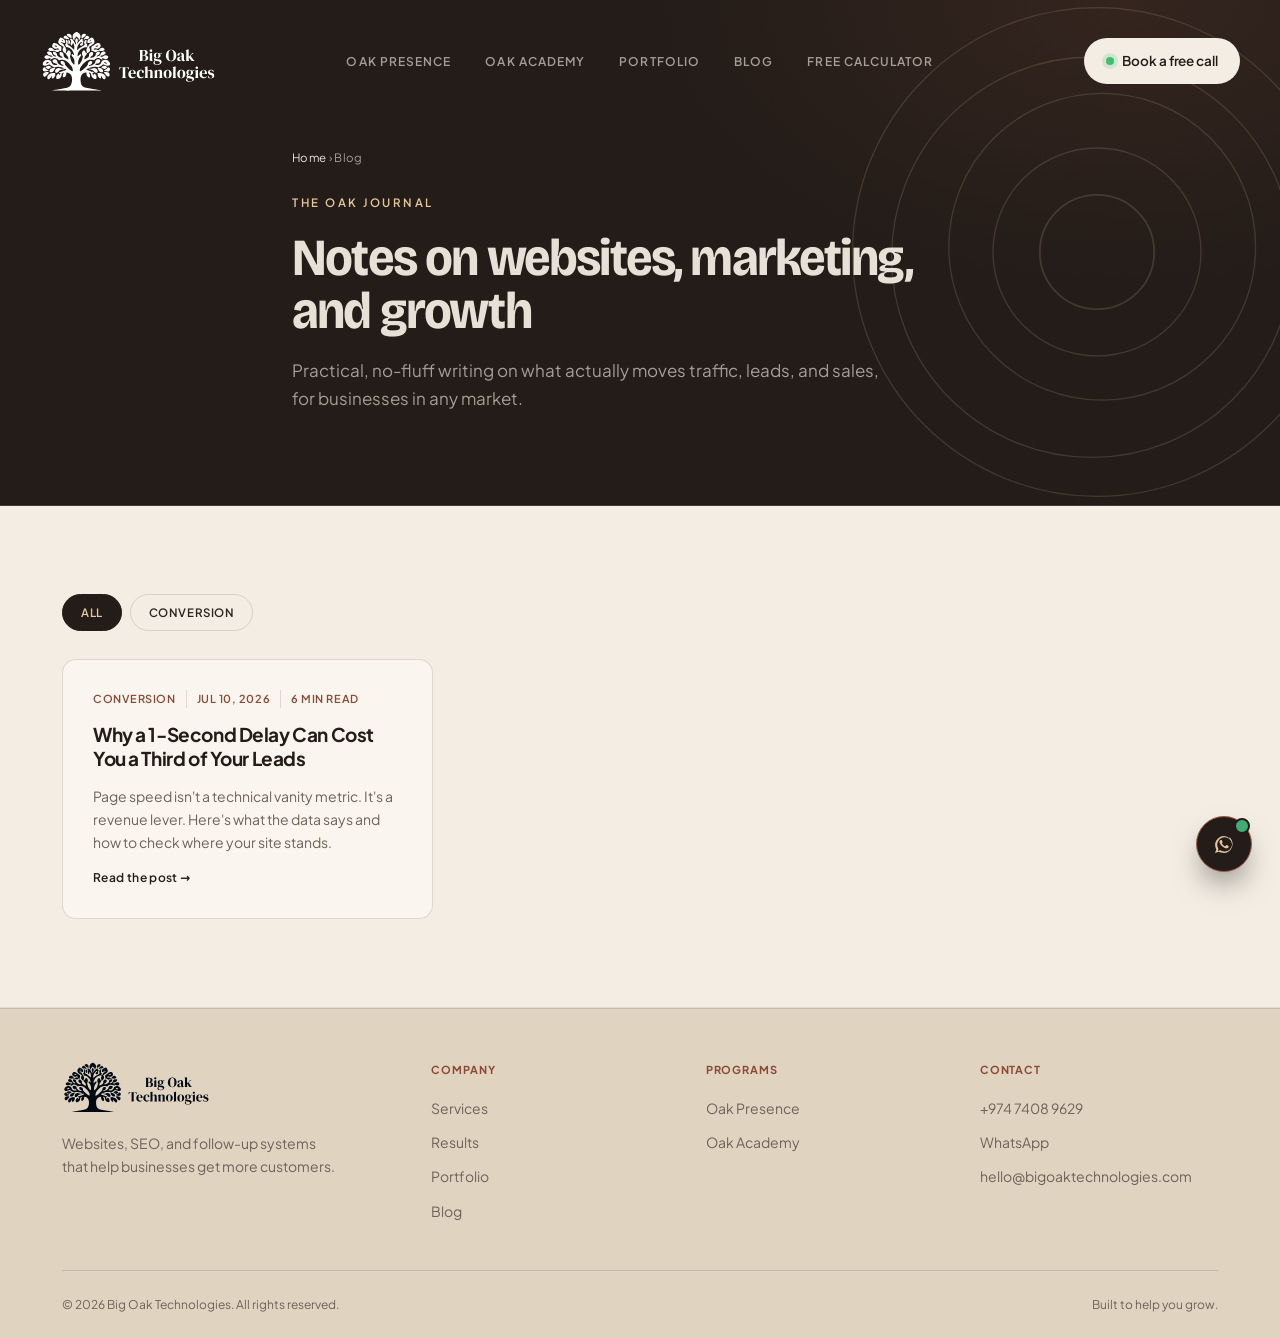
==== commit a1e83d71: "Replace repo with local files" ====
--- a/blog/index.html
+++ b/blog/index.html
@@ -44,7 +44,7 @@
     <a href="../academy.html">Oak Academy</a>
     <a href="../portfolio.html">Portfolio</a>
     <a href="../blog/index.html">Blog</a>
-    <a href="../calculator.html">Free Website</a>
+    <a href="../calculator.html">Free Calculator</a>
   </div>
   <a href="https://wa.me/97474089629?text=Hi%20Big%20Oak%20Technologies%2C%20I%27d%20like%20to%20book%20a%20free%20call." target="_blank" rel="noopener" class="btn-call floating-nav-cta"><span class="btn-call-dot"></span>Book a free call</a>
   <button class="floating-nav-toggle" aria-label="Open menu" aria-expanded="false" aria-controls="floatingNavLinks">
@@ -69,7 +69,7 @@
       <a href="../academy.html">Oak Academy</a>
       <a href="../portfolio.html">Portfolio</a>
       <a href="../blog/index.html">Blog</a>
-      <a href="../calculator.html">Free Website</a>
+      <a href="../calculator.html">Free Calculator</a>
     </div>
     <div class="top-nav-cta">
       <a href="https://wa.me/97474089629?text=Hi%20Big%20Oak%20Technologies%2C%20I%27d%20like%20to%20book%20a%20free%20call." target="_blank" rel="noopener" class="btn-call top-nav-call"><span class="btn-call-dot"></span>Book a free call</a>
